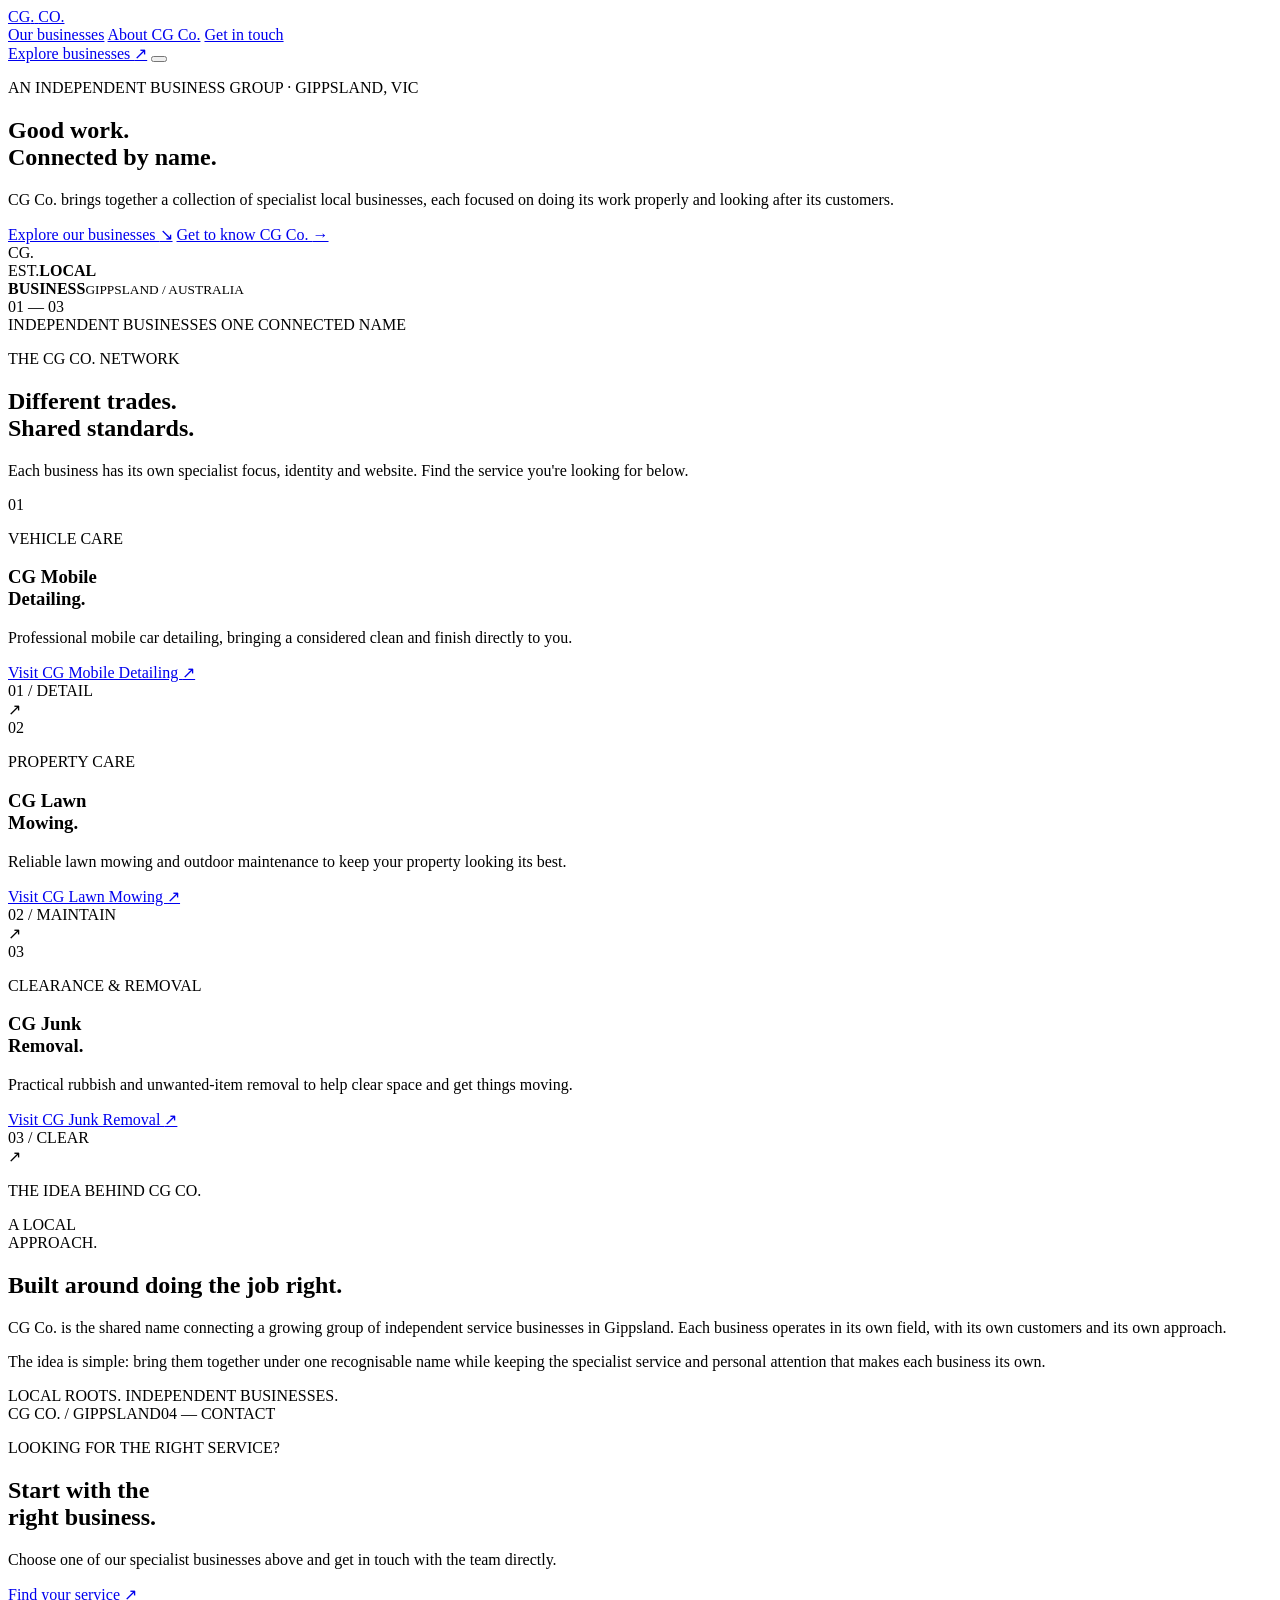
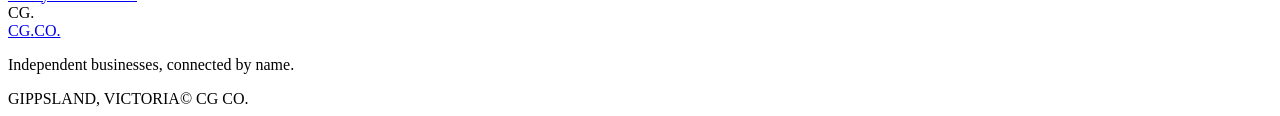
==== index.html @ 1b26858b "Add CG Co. homepage" ====
<!DOCTYPE html>
<html lang="en-AU">
<head>
  <meta charset="UTF-8">
  <meta name="viewport" content="width=device-width, initial-scale=1.0">
  <meta name="theme-color" content="#111210">
  <meta name="description" content="CG Co. brings together a group of independent service businesses across Gippsland, Victoria. Explore CG Mobile Detailing, CG Lawn Mowing and CG Junk Removal.">
  <meta property="og:title" content="CG Co. — A collection of local businesses">
  <meta property="og:description" content="Three specialist businesses. One connected name. Proudly serving Gippsland, Victoria.">
  <meta property="og:type" content="website">
  <title>CG Co. — A collection of local businesses</title>
  <link rel="preconnect" href="https://fonts.googleapis.com">
  <link rel="preconnect" href="https://fonts.gstatic.com" crossorigin>
  <link href="https://fonts.googleapis.com/css2?family=Manrope:wght@400;500;600;700;800&display=swap" rel="stylesheet">
  <link rel="stylesheet" href="styles.css">
  <link rel="icon" type="image/svg+xml" href="favicon.svg">
</head>
<body>
  <div class="site-shell">
    <header class="site-header">
      <a class="brand" href="#top" aria-label="CG Co. home">
        <span class="brand-mark">CG<span>.</span></span>
        <span class="brand-name">CO.</span>
      </a>
      <nav class="desktop-nav" aria-label="Main navigation">
        <a href="#businesses">Our businesses</a>
        <a href="#about">About CG Co.</a>
        <a href="#contact">Get in touch</a>
      </nav>
      <a class="header-link" href="#businesses">Explore businesses <span aria-hidden="true">↗</span></a>
      <button class="menu-toggle" aria-label="Open navigation" aria-expanded="false">
        <span></span><span></span>
      </button>
    </header>

    <main id="top">
      <section class="hero section-wrap">
        <div class="hero-copy">
          <p class="eyebrow"><span class="eyebrow-line"></span> AN INDEPENDENT BUSINESS GROUP · GIPPSLAND, VIC</p>
          <h1>Good work.<br><span>Connected</span> by name.</h1>
          <p class="hero-intro">CG Co. brings together a collection of specialist local businesses, each focused on doing its work properly and looking after its customers.</p>
          <div class="hero-actions">
            <a class="button button-light" href="#businesses">Explore our businesses <span aria-hidden="true">↘</span></a>
            <a class="text-link" href="#about">Get to know CG Co. <span aria-hidden="true">→</span></a>
          </div>
        </div>
        <div class="hero-art" aria-label="CG Co. brand graphic">
          <div class="art-grid"></div>
          <div class="art-orbit orbit-one"></div>
          <div class="art-orbit orbit-two"></div>
          <div class="art-core"><span>CG</span><i>.</i></div>
          <div class="art-caption"><span>EST.</span><strong>LOCAL<br>BUSINESS</strong><span class="caption-rule"></span><small>GIPPSLAND / AUSTRALIA</small></div>
          <span class="art-index">01 — 03</span>
        </div>
        <div class="hero-foot">
          <span>INDEPENDENT BUSINESSES</span>
          <span class="hero-foot-rule"></span>
          <span>ONE CONNECTED NAME</span>
        </div>
      </section>

      <section class="business-section section-wrap" id="businesses">
        <div class="section-heading">
          <div>
            <p class="eyebrow"><span class="eyebrow-line"></span> THE CG CO. NETWORK</p>
            <h2>Different trades.<br><span>Shared standards.</span></h2>
          </div>
          <p class="section-description">Each business has its own specialist focus, identity and website. Find the service you're looking for below.</p>
        </div>

        <div class="business-list">
          <article class="business-card">
            <div class="business-number">01</div>
            <div class="business-main">
              <p class="business-category">VEHICLE CARE</p>
              <h3>CG Mobile<br>Detailing<span>.</span></h3>
              <p>Professional mobile car detailing, bringing a considered clean and finish directly to you.</p>
              <a class="business-link" href="https://cgmobiledetailing.com" target="_blank" rel="noopener noreferrer">Visit CG Mobile Detailing <span aria-hidden="true">↗</span></a>
            </div>
            <div class="business-visual visual-detailing" aria-hidden="true">
              <div class="visual-ring"></div><div class="visual-shine"></div><span>01 / DETAIL</span>
            </div>
            <div class="business-arrow" aria-hidden="true">↗</div>
          </article>

          <article class="business-card">
            <div class="business-number">02</div>
            <div class="business-main">
              <p class="business-category">PROPERTY CARE</p>
              <h3>CG Lawn<br>Mowing<span>.</span></h3>
              <p>Reliable lawn mowing and outdoor maintenance to keep your property looking its best.</p>
              <a class="business-link" href="https://cglawnmowing.org" target="_blank" rel="noopener noreferrer">Visit CG Lawn Mowing <span aria-hidden="true">↗</span></a>
            </div>
            <div class="business-visual visual-lawn" aria-hidden="true">
              <div class="lawn-lines"></div><div class="lawn-sun"></div><span>02 / MAINTAIN</span>
            </div>
            <div class="business-arrow" aria-hidden="true">↗</div>
          </article>

          <article class="business-card">
            <div class="business-number">03</div>
            <div class="business-main">
              <p class="business-category">CLEARANCE & REMOVAL</p>
              <h3>CG Junk<br>Removal<span>.</span></h3>
              <p>Practical rubbish and unwanted-item removal to help clear space and get things moving.</p>
              <a class="business-link" href="https://cgjunkremoval.com" target="_blank" rel="noopener noreferrer">Visit CG Junk Removal <span aria-hidden="true">↗</span></a>
            </div>
            <div class="business-visual visual-junk" aria-hidden="true">
              <div class="visual-box box-one"></div><div class="visual-box box-two"></div><div class="visual-box box-three"></div><span>03 / CLEAR</span>
            </div>
            <div class="business-arrow" aria-hidden="true">↗</div>
          </article>
        </div>
      </section>

      <section class="about-section" id="about">
        <div class="section-wrap about-inner">
          <div class="about-label">
            <p class="eyebrow"><span class="eyebrow-line"></span> THE IDEA BEHIND CG CO.</p>
            <span class="about-index">A LOCAL<br>APPROACH.</span>
          </div>
          <div class="about-copy">
            <h2>Built around doing the job <span>right.</span></h2>
            <p>CG Co. is the shared name connecting a growing group of independent service businesses in Gippsland. Each business operates in its own field, with its own customers and its own approach.</p>
            <p>The idea is simple: bring them together under one recognisable name while keeping the specialist service and personal attention that makes each business its own.</p>
            <div class="about-signoff"><span class="signoff-line"></span><span>LOCAL ROOTS. INDEPENDENT BUSINESSES.</span></div>
          </div>
        </div>
      </section>

      <section class="contact-section section-wrap" id="contact">
        <div class="contact-panel">
          <div class="contact-topline"><span>CG CO. / GIPPSLAND</span><span>04 — CONTACT</span></div>
          <div class="contact-content">
            <p class="eyebrow"><span class="eyebrow-line"></span> LOOKING FOR THE RIGHT SERVICE?</p>
            <h2>Start with the<br><span>right business.</span></h2>
            <p>Choose one of our specialist businesses above and get in touch with the team directly.</p>
            <a class="button button-light" href="#businesses">Find your service <span aria-hidden="true">↗</span></a>
          </div>
          <div class="contact-watermark">CG<span>.</span></div>
        </div>
      </section>
    </main>

    <footer class="site-footer section-wrap">
      <a class="brand footer-brand" href="#top" aria-label="CG Co. home"><span class="brand-mark">CG<span>.</span></span><span class="brand-name">CO.</span></a>
      <p>Independent businesses, connected by name.</p>
      <div class="footer-right"><span>GIPPSLAND, VICTORIA</span><span>© <span id="year"></span> CG CO.</span></div>
    </footer>
  </div>
  <script src="script.js"></script>
</body>
</html>
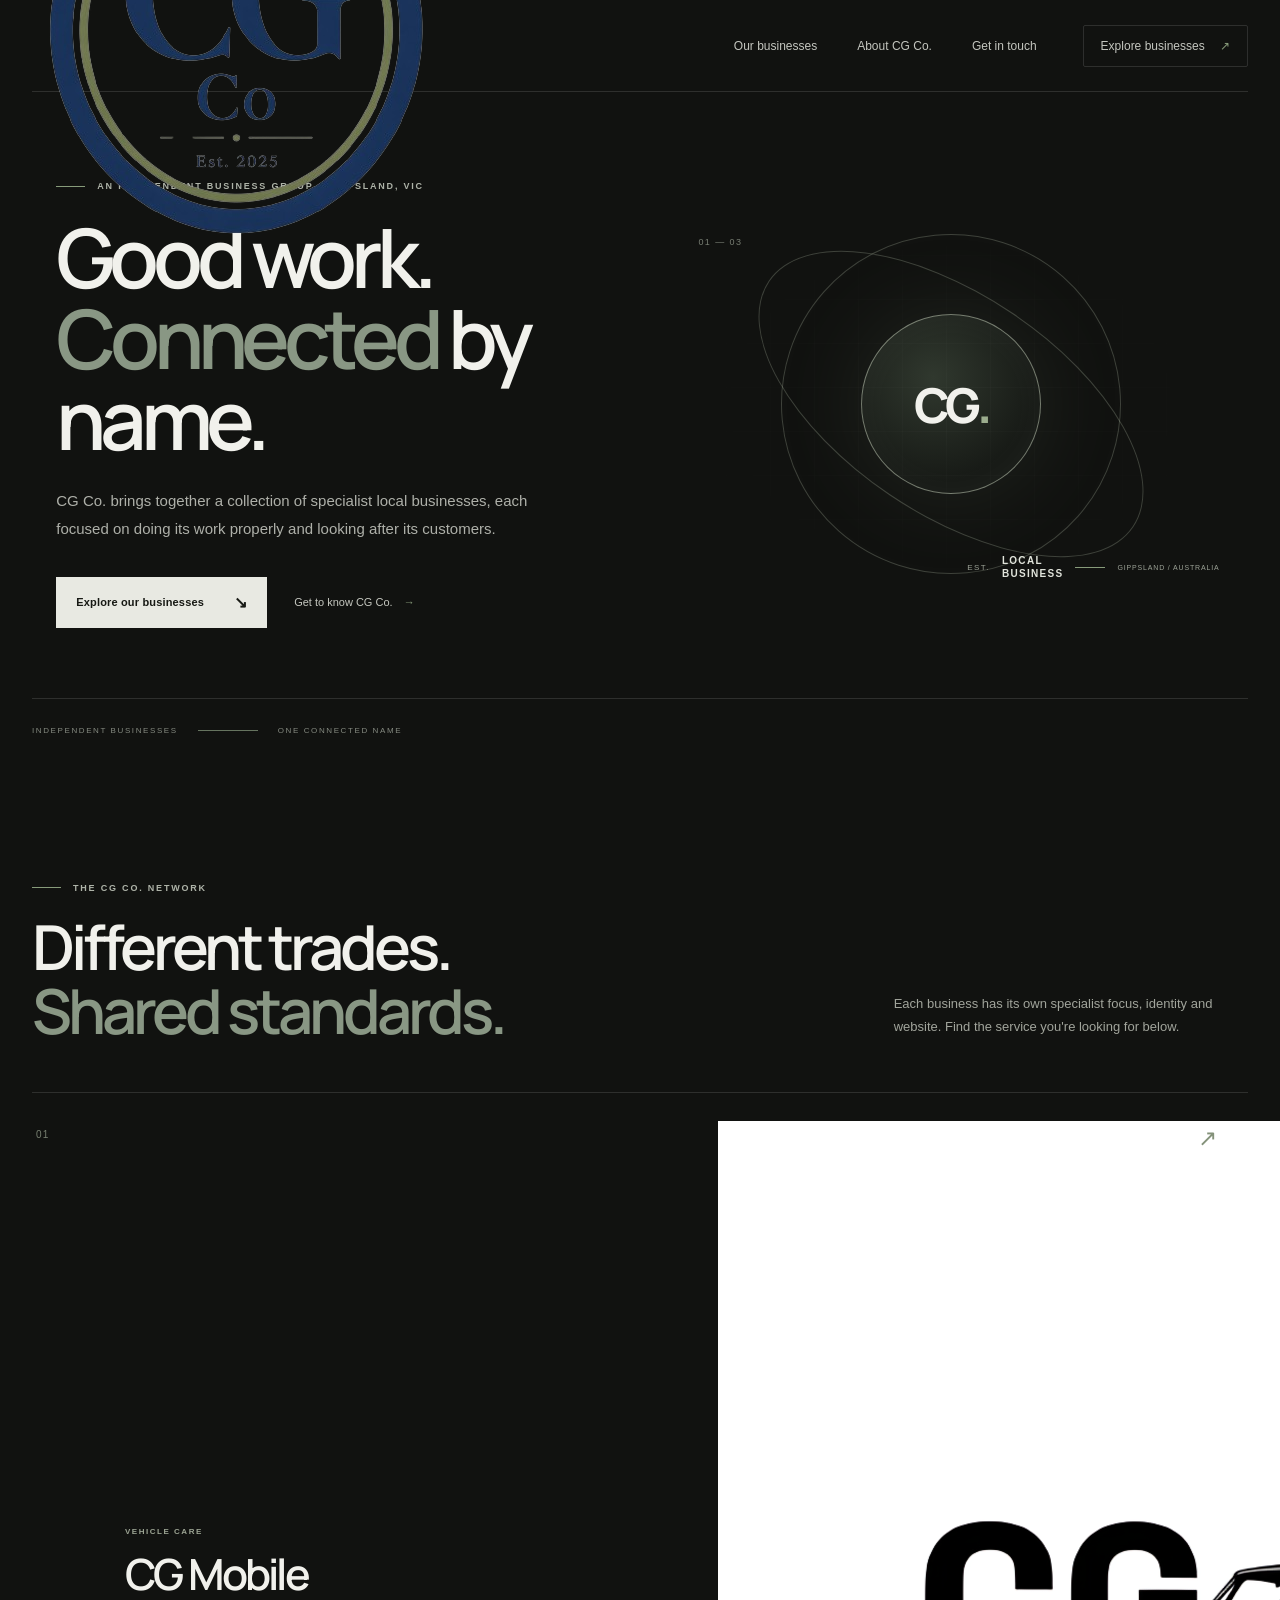
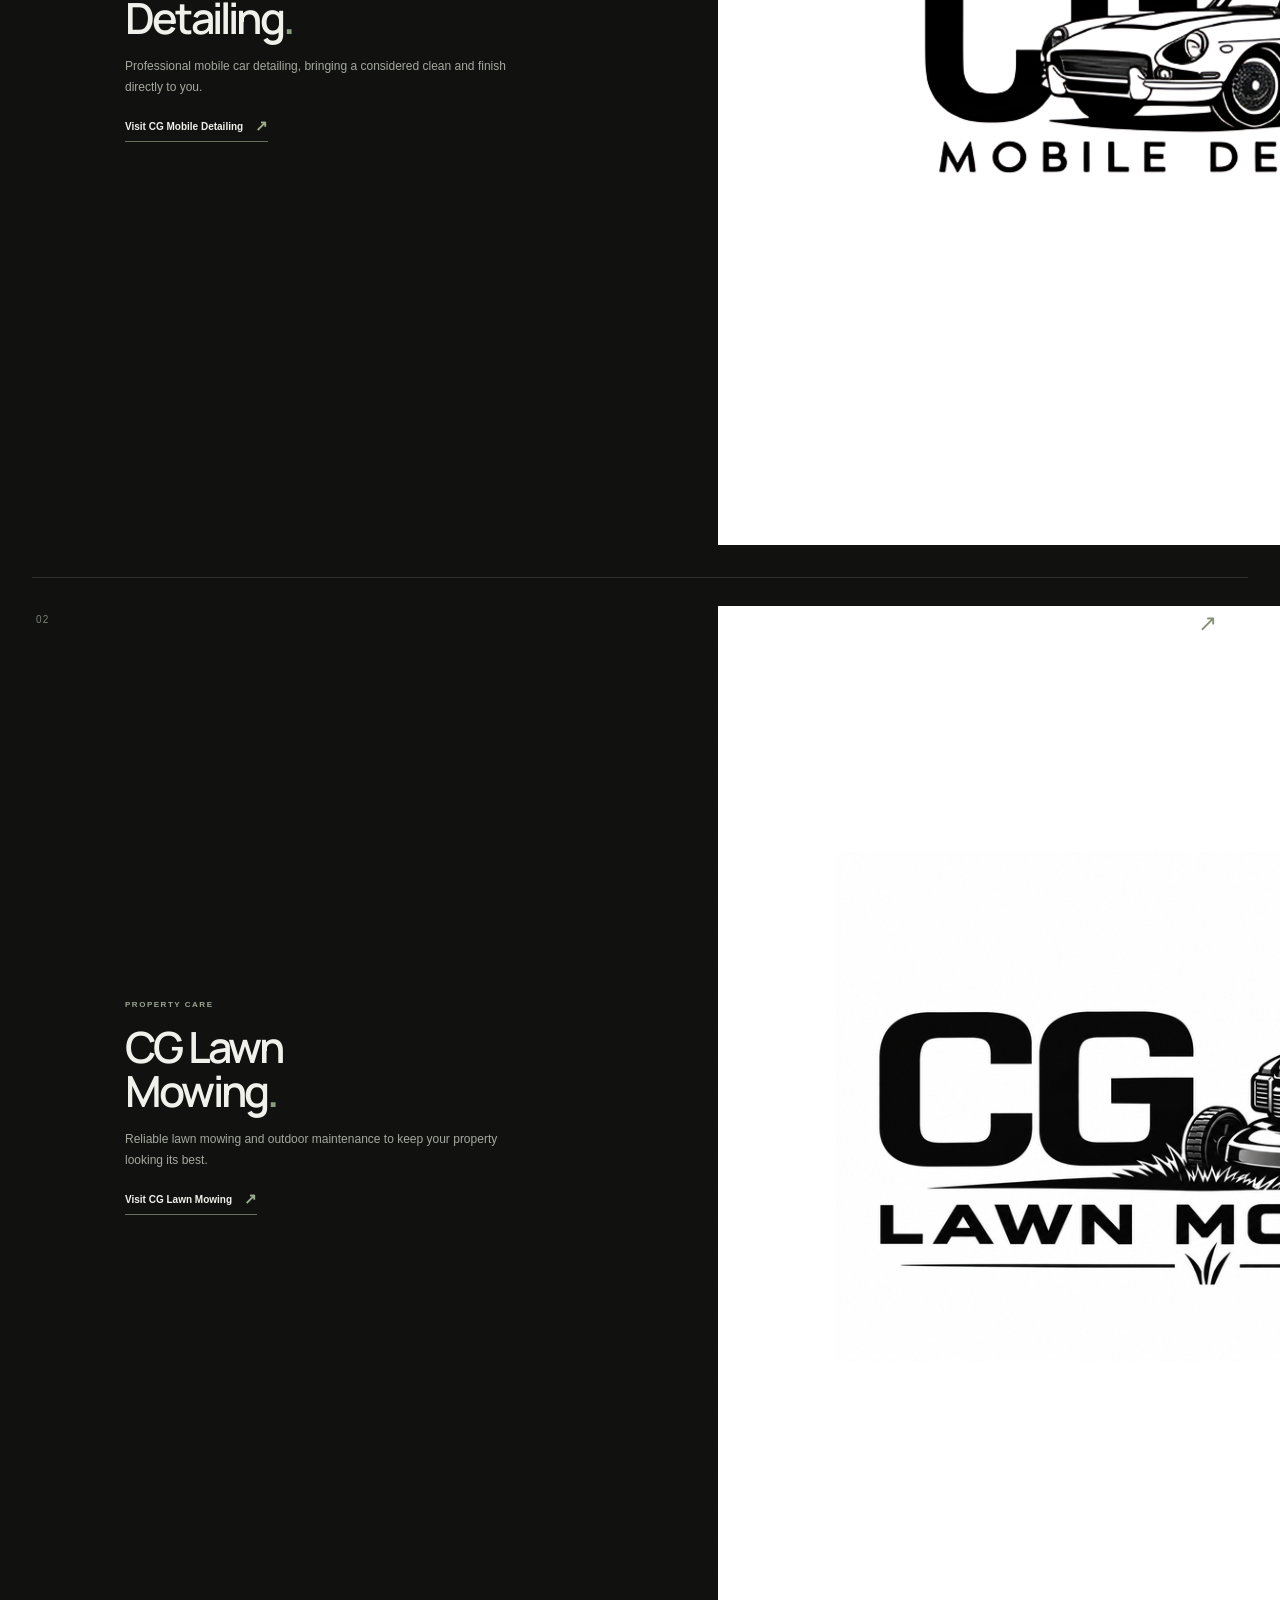
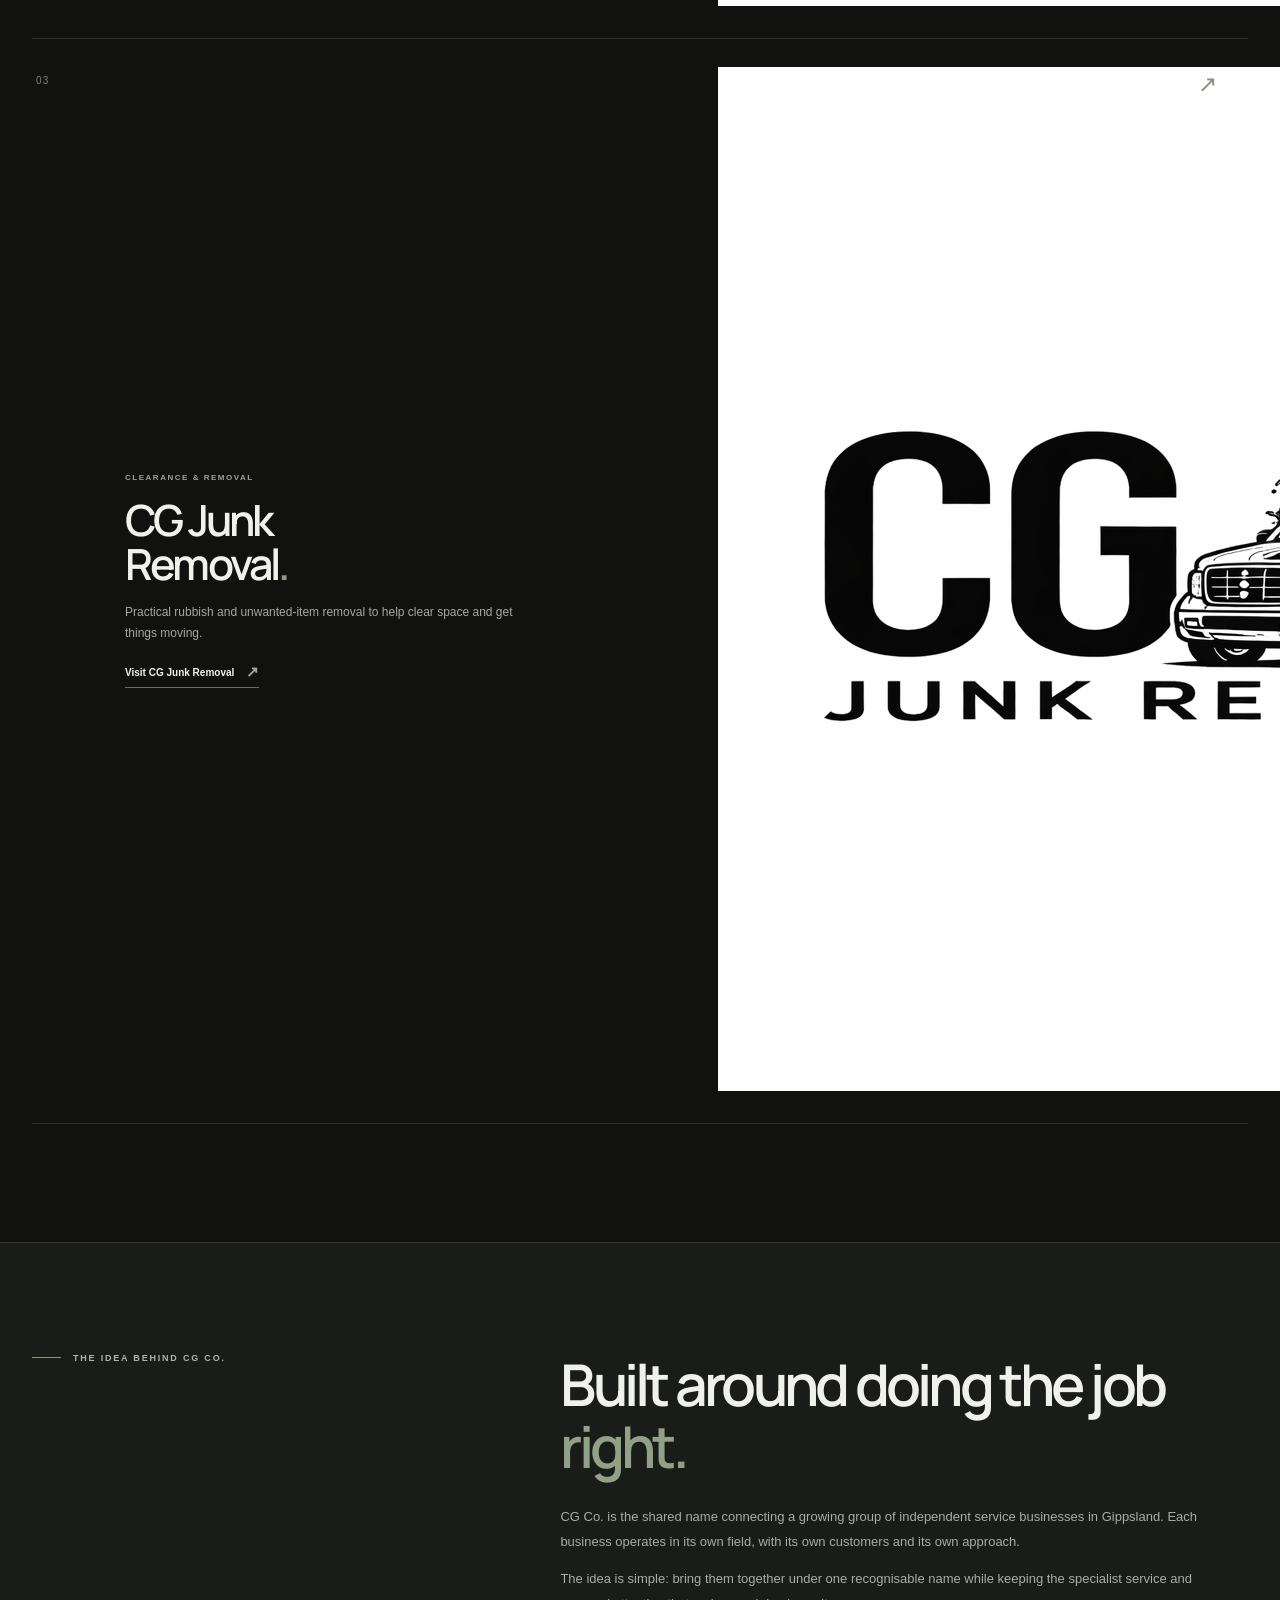
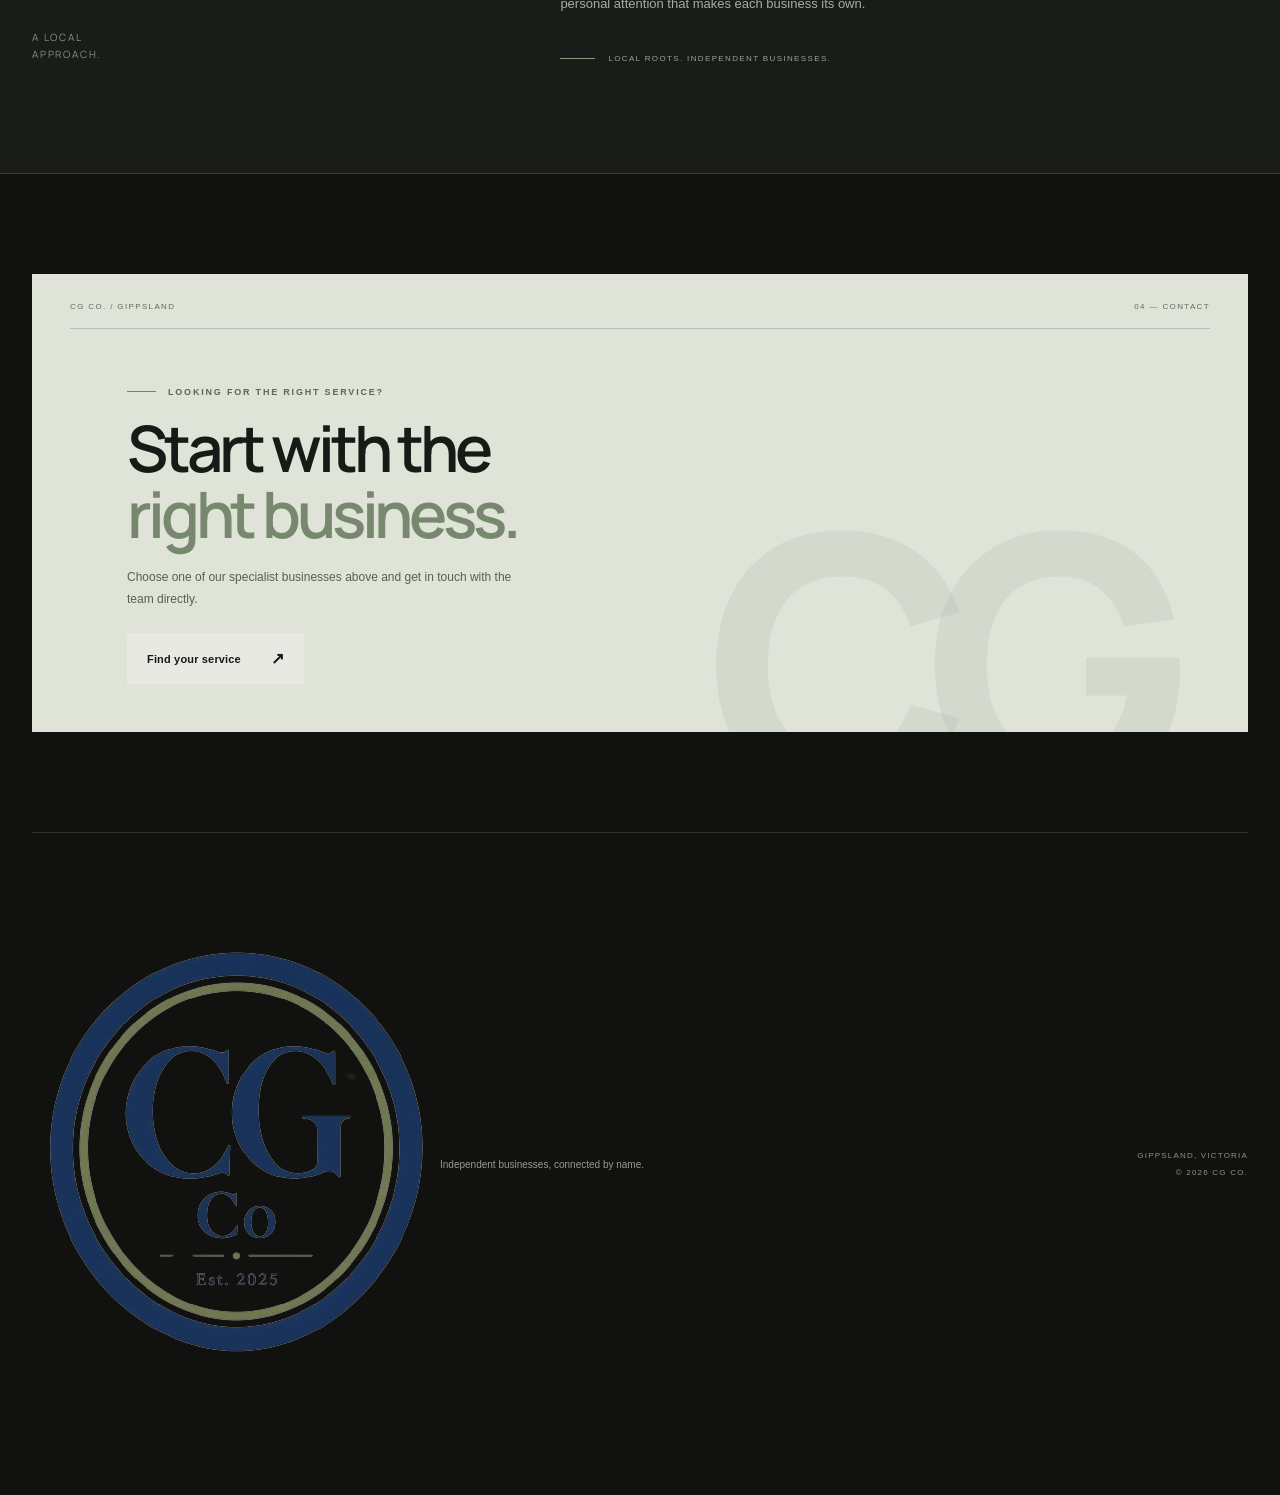
==== commit 7f7a6b50: "Add CG Co. and business logos to homepage" ====
--- a/index.html
+++ b/index.html
@@ -18,9 +18,8 @@
 <body>
   <div class="site-shell">
     <header class="site-header">
-      <a class="brand" href="#top" aria-label="CG Co. home">
-        <span class="brand-mark">CG<span>.</span></span>
-        <span class="brand-name">CO.</span>
+      <a class="brand brand-image" href="#top" aria-label="CG Co. home">
+        <img src="MainLogo" alt="CG Co. — Built on Service">
       </a>
       <nav class="desktop-nav" aria-label="Main navigation">
         <a href="#businesses">Our businesses</a>
@@ -77,9 +76,7 @@
               <p>Professional mobile car detailing, bringing a considered clean and finish directly to you.</p>
               <a class="business-link" href="https://cgmobiledetailing.com" target="_blank" rel="noopener noreferrer">Visit CG Mobile Detailing <span aria-hidden="true">↗</span></a>
             </div>
-            <div class="business-visual visual-detailing" aria-hidden="true">
-              <div class="visual-ring"></div><div class="visual-shine"></div><span>01 / DETAIL</span>
-            </div>
+            <div class="business-logo-panel"><img src="CGMD" alt="CG Mobile Detailing logo"></div>
             <div class="business-arrow" aria-hidden="true">↗</div>
           </article>
 
@@ -91,9 +88,7 @@
               <p>Reliable lawn mowing and outdoor maintenance to keep your property looking its best.</p>
               <a class="business-link" href="https://cglawnmowing.org" target="_blank" rel="noopener noreferrer">Visit CG Lawn Mowing <span aria-hidden="true">↗</span></a>
             </div>
-            <div class="business-visual visual-lawn" aria-hidden="true">
-              <div class="lawn-lines"></div><div class="lawn-sun"></div><span>02 / MAINTAIN</span>
-            </div>
+            <div class="business-logo-panel"><img src="CGLM" alt="CG Lawn Mowing logo"></div>
             <div class="business-arrow" aria-hidden="true">↗</div>
           </article>
 
@@ -105,9 +100,7 @@
               <p>Practical rubbish and unwanted-item removal to help clear space and get things moving.</p>
               <a class="business-link" href="https://cgjunkremoval.com" target="_blank" rel="noopener noreferrer">Visit CG Junk Removal <span aria-hidden="true">↗</span></a>
             </div>
-            <div class="business-visual visual-junk" aria-hidden="true">
-              <div class="visual-box box-one"></div><div class="visual-box box-two"></div><div class="visual-box box-three"></div><span>03 / CLEAR</span>
-            </div>
+            <div class="business-logo-panel"><img src="CGJR" alt="CG Junk Removal logo"></div>
             <div class="business-arrow" aria-hidden="true">↗</div>
           </article>
         </div>
@@ -143,7 +136,7 @@
     </main>
 
     <footer class="site-footer section-wrap">
-      <a class="brand footer-brand" href="#top" aria-label="CG Co. home"><span class="brand-mark">CG<span>.</span></span><span class="brand-name">CO.</span></a>
+      <a class="brand footer-brand brand-image" href="#top" aria-label="CG Co. home"><img src="MainLogo" alt="CG Co. — Built on Service"></a>
       <p>Independent businesses, connected by name.</p>
       <div class="footer-right"><span>GIPPSLAND, VICTORIA</span><span>© <span id="year"></span> CG CO.</span></div>
     </footer>
--- a/styles.css
+++ b/styles.css
@@ -0,0 +1,114 @@
+:root{--bg:#111210;--bg-soft:#171916;--panel:#1b1e1a;--panel-hover:#222620;--text:#f1f1ec;--muted:#a1a49b;--line:rgba(255,255,255,.12);--accent:#c6d0bd;--green:#879b7a;--max:1280px}
+*{box-sizing:border-box}
+html{scroll-behavior:smooth;scroll-padding-top:100px}
+body{margin:0;background:var(--bg);color:var(--text);font-family:"DM Sans",sans-serif;-webkit-font-smoothing:antialiased}
+a{color:inherit;text-decoration:none}
+button{font:inherit}
+.site-shell{overflow:hidden}
+.section-wrap{width:min(var(--max),calc(100% - 64px));margin-inline:auto}
+.site-header{height:92px;width:min(var(--max),calc(100% - 64px));margin:auto;display:flex;align-items:center;justify-content:space-between;border-bottom:1px solid var(--line);position:relative;z-index:5}
+.brand{display:inline-flex;align-items:center;gap:9px;letter-spacing:-.07em;font-family:Manrope,sans-serif;font-weight:800}
+.brand-mark{font-size:29px;line-height:1}
+.brand-mark span,.footer-brand .brand-mark span{color:var(--green)}
+.brand-name{font-size:12px;letter-spacing:.23em;margin-top:7px}
+.desktop-nav{display:flex;gap:40px;margin-left:auto;margin-right:46px}
+.desktop-nav a,.header-link{font-size:12px;color:#c4c6bf;transition:color .2s}
+.desktop-nav a:hover,.header-link:hover,.text-link:hover{color:#fff}
+.header-link{border:1px solid var(--line);padding:13px 17px;border-radius:2px}
+.header-link span{margin-left:12px;color:var(--green)}
+.menu-toggle{display:none;background:none;border:0;padding:10px}
+.menu-toggle span{display:block;width:23px;height:1px;background:#fff;margin:6px}
+.hero{min-height:650px;position:relative;display:grid;grid-template-columns:1.05fr .95fr;align-items:center;padding-top:54px;padding-bottom:100px}
+.hero-copy{position:relative;z-index:2;padding:35px 0 35px 3.8%}
+.eyebrow{display:flex;align-items:center;gap:12px;color:#aeb3a8;font-size:9px;letter-spacing:.2em;font-weight:700;margin:0 0 26px}
+.eyebrow-line{display:inline-block;width:29px;height:1px;background:var(--green)}
+h1,h2,h3,p{margin-top:0}
+h1,h2,h3{font-family:Manrope,sans-serif}
+.hero h1{font-size:clamp(52px,6.4vw,88px);letter-spacing:-.075em;line-height:.99;font-weight:600;margin:0 0 27px}
+.hero h1 span,.section-heading h2 span,.about-copy h2 span,.contact-content h2 span{color:#899784}
+.hero-intro{max-width:475px;color:#aeb0a9;font-size:15px;line-height:1.85;margin-bottom:34px}
+.hero-actions{display:flex;align-items:center;gap:27px}
+.button{display:inline-flex;align-items:center;justify-content:center;gap:30px;padding:16px 20px;font-size:11px;font-weight:700;letter-spacing:.015em;transition:transform .2s,background .2s}
+.button:hover{transform:translateY(-2px)}
+.button-light{background:#e8e9e2;color:#171914}
+.button-light:hover{background:#fff}
+.button span{font-size:16px}
+.text-link{font-size:11px;color:#c6c8c0;transition:color .2s}
+.text-link span{margin-left:8px;color:var(--green)}
+.hero-art{height:430px;position:relative;display:grid;place-items:center;margin:0 3% 0 0}
+.art-grid{position:absolute;inset:5% 2%;opacity:.24;background-image:linear-gradient(rgba(255,255,255,.08) 1px,transparent 1px),linear-gradient(90deg,rgba(255,255,255,.08) 1px,transparent 1px);background-size:44px 44px;mask-image:radial-gradient(ellipse,black 10%,transparent 72%)}
+.art-orbit{position:absolute;border:1px solid rgba(190,202,179,.26);border-radius:50%;transform:rotate(-27deg)}
+.orbit-one{width:340px;height:340px}
+.orbit-two{width:440px;height:220px;transform:rotate(34deg)}
+.art-core{width:180px;height:180px;border:1px solid rgba(207,218,196,.5);border-radius:50%;display:flex;align-items:center;justify-content:center;font-family:Manrope,sans-serif;font-size:48px;letter-spacing:-.1em;font-weight:800;background:radial-gradient(circle at 40% 35%,#30382e,#171a16 67%);box-shadow:0 0 90px rgba(135,155,122,.13),inset 0 0 40px rgba(255,255,255,.035)}
+.art-core i{font-style:normal;color:#9bac8d}
+.art-caption{position:absolute;right:2%;bottom:9%;display:flex;align-items:center;gap:12px;font-size:8px;letter-spacing:.18em;color:#9da397}
+.art-caption strong{font-size:10px;line-height:1.35;color:#e2e5dc;letter-spacing:.13em}
+.caption-rule{width:30px;height:1px;background:var(--green)}
+.art-caption small{font-size:7px;letter-spacing:.12em}
+.art-index{position:absolute;top:11%;left:5%;font-size:9px;letter-spacing:.16em;color:#777d72}
+.hero-foot{position:absolute;bottom:0;left:0;right:0;height:65px;border-top:1px solid var(--line);display:flex;align-items:center;gap:20px;color:#858a80;font-size:8px;letter-spacing:.2em}
+.hero-foot-rule{height:1px;width:60px;background:#66745f}
+.business-section{padding-top:120px;padding-bottom:118px}
+.section-heading{display:flex;align-items:flex-end;justify-content:space-between;margin-bottom:48px}
+.section-heading .eyebrow{margin-bottom:22px}
+.section-heading h2,.contact-content h2{font-size:clamp(40px,5vw,62px);font-weight:600;line-height:1.04;letter-spacing:-.065em;margin:0}
+.section-description{max-width:330px;color:var(--muted);font-size:13px;line-height:1.8;margin:0 2% 5px 30px}
+.business-list{border-top:1px solid var(--line)}
+.business-card{display:grid;grid-template-columns:65px minmax(260px,1fr) minmax(230px,38%) 38px;gap:24px;align-items:center;min-height:280px;border-bottom:1px solid var(--line);padding:28px 12px 28px 4px;position:relative;transition:background .25s}
+.business-card:hover{background:rgba(255,255,255,.018)}
+.business-number{align-self:start;padding-top:8px;color:#788071;font-size:10px;letter-spacing:.12em}
+.business-category{font-size:8px;letter-spacing:.19em;color:#9ca493;font-weight:700;margin-bottom:16px}
+.business-main h3{font-size:clamp(31px,3.5vw,43px);line-height:1.03;letter-spacing:-.065em;font-weight:600;margin-bottom:15px}
+.business-main h3 span{color:#8b9b80}
+.business-main>p:not(.business-category){font-size:12px;color:#a5a89f;line-height:1.75;max-width:390px;margin-bottom:18px}
+.business-link{font-size:10px;font-weight:700;display:inline-flex;align-items:center;gap:12px;border-bottom:1px solid #64705d;padding-bottom:6px;transition:color .2s}
+.business-link:hover{color:#b7c6a9}
+.business-link span{font-size:15px;color:#9bac8d}
+.business-visual{height:205px;position:relative;overflow:hidden;background:#1a1e18;border:1px solid rgba(255,255,255,.07)}
+.business-visual>span{position:absolute;left:17px;bottom:14px;font-size:8px;letter-spacing:.18em;color:rgba(235,238,229,.55)}
+.visual-detailing{background:radial-gradient(ellipse at 54% 48%,#3d493b 0,#20271f 34%,#171a16 72%)}
+.visual-ring{position:absolute;width:180px;height:180px;border:1px solid rgba(198,208,189,.5);border-radius:50%;left:50%;top:48%;transform:translate(-50%,-50%);box-shadow:0 0 35px rgba(167,187,151,.13),inset 0 0 35px rgba(167,187,151,.08)}
+.visual-ring:before,.visual-ring:after{content:"";position:absolute;border:1px solid rgba(198,208,189,.22);border-radius:50%;inset:15px}
+.visual-ring:after{inset:32px}
+.visual-shine{position:absolute;width:250px;height:1px;background:linear-gradient(90deg,transparent,rgba(220,231,209,.75),transparent);left:50%;top:49%;transform:translate(-50%,-50%) rotate(-35deg);box-shadow:0 0 22px rgba(220,231,209,.35)}
+.visual-lawn{background:linear-gradient(140deg,#263326,#182019 70%)}
+.lawn-lines{position:absolute;inset:0;background:repeating-linear-gradient(112deg,transparent 0 19px,rgba(157,183,135,.16) 20px 21px,transparent 22px 39px);transform:scale(1.5) rotate(-9deg)}
+.lawn-sun{position:absolute;width:130px;height:130px;border:1px solid rgba(186,203,158,.42);border-radius:50%;right:22%;top:15%;box-shadow:0 0 55px rgba(157,183,135,.1)}
+.visual-junk{background:radial-gradient(ellipse at 55% 80%,#394038,#1b1f1a 65%)}
+.visual-box{position:absolute;border:1px solid rgba(196,208,184,.45);background:linear-gradient(145deg,rgba(164,178,149,.16),rgba(40,48,38,.12));transform:skewY(-8deg) rotate(3deg)}
+.box-one{width:90px;height:83px;left:22%;top:28%}
+.box-two{width:110px;height:98px;left:42%;top:20%}
+.box-three{width:76px;height:70px;left:61%;top:40%}
+.business-arrow{font-size:23px;color:#84927a;align-self:start;padding-top:4px;transition:transform .2s}
+.business-card:hover .business-arrow{transform:translate(3px,-3px)}
+.about-section{background:#191c18;border-top:1px solid var(--line);border-bottom:1px solid var(--line)}
+.about-inner{display:grid;grid-template-columns:1fr 1.5fr;gap:70px;padding-top:110px;padding-bottom:110px}
+.about-label{display:flex;flex-direction:column;justify-content:space-between}
+.about-label .eyebrow{margin-bottom:0}
+.about-index{font-family:Manrope,sans-serif;font-size:10px;letter-spacing:.18em;line-height:1.7;color:#87917f;margin-top:100px}
+.about-copy h2{font-size:clamp(36px,4.5vw,58px);line-height:1.08;letter-spacing:-.065em;font-weight:600;max-width:650px;margin-bottom:28px}
+.about-copy h2 span{color:#91a187}
+.about-copy>p{font-size:13px;line-height:1.9;color:#a9ada4;max-width:640px}
+.about-signoff{display:flex;align-items:center;gap:13px;margin-top:37px;color:#9aa493;font-size:8px;letter-spacing:.17em}
+.signoff-line{width:35px;height:1px;background:var(--green)}
+.contact-section{padding-top:100px;padding-bottom:100px}
+.contact-panel{position:relative;overflow:hidden;background:#dfe3d8;color:#171a16;min-height:400px;padding:28px 38px}
+.contact-topline{display:flex;justify-content:space-between;border-bottom:1px solid rgba(23,26,22,.18);padding-bottom:17px;font-size:8px;letter-spacing:.17em;color:#626b5d}
+.contact-content{position:relative;z-index:1;padding:58px 0 20px 5%}
+.contact-content .eyebrow{color:#5d6857;margin-bottom:18px}
+.contact-content .eyebrow-line{background:#718368}
+.contact-content h2{font-size:clamp(42px,5vw,64px)}
+.contact-content h2 span{color:#78886f}
+.contact-content>p:not(.eyebrow){max-width:390px;font-size:12px;line-height:1.8;color:#586052;margin:19px 0 23px}
+.contact-watermark{position:absolute;right:5%;bottom:-105px;font-family:Manrope,sans-serif;font-size:360px;font-weight:800;letter-spacing:-.14em;color:rgba(77,91,70,.07);line-height:1}
+.contact-watermark span{color:rgba(77,91,70,.18)}
+.site-footer{min-height:150px;border-top:1px solid var(--line);display:grid;grid-template-columns:1fr 1fr 1fr;align-items:center;padding-top:25px;padding-bottom:25px}
+.footer-brand .brand-mark{font-size:24px}
+.footer-brand .brand-name{font-size:10px}
+.site-footer>p{font-size:10px;color:#969b90;margin:0}
+.footer-right{display:flex;flex-direction:column;align-items:flex-end;gap:8px;color:#8d9387;font-size:8px;letter-spacing:.15em}
+:focus-visible{outline:2px solid #b6c6a8;outline-offset:4px}
+@media(max-width:900px){.desktop-nav{gap:22px;margin-right:25px}.hero{grid-template-columns:1fr .8fr}.hero-art{transform:scale(.85);margin-right:-8%}.business-card{grid-template-columns:40px minmax(220px,1fr) minmax(180px,34%) 24px;gap:16px}.business-visual{height:180px}.about-inner{gap:40px}}
+@media(max-width:680px){.section-wrap,.site-header{width:calc(100% - 40px)}.site-header{height:76px}.desktop-nav,.header-link{display:none}.menu-toggle{display:block;cursor:pointer}.desktop-nav.is-open{display:flex;position:absolute;top:75px;left:-20px;right:-20px;background:#171a16;padding:24px 22px 28px;flex-direction:column;gap:22px;border-bottom:1px solid var(--line)}.hero{display:block;min-height:0;padding-top:75px;padding-bottom:95px}.hero-copy{padding:0}.hero h1{font-size:clamp(48px,13vw,70px)}.hero-intro{font-size:13px;max-width:440px}.hero-art{height:300px;margin:25px -20px 0;transform:none}.orbit-one{width:240px;height:240px}.orbit-two{width:310px;height:160px}.art-core{width:130px;height:130px;font-size:38px}.art-caption{right:5%;bottom:2%;gap:8px}.art-caption small{display:none}.hero-foot{height:55px;font-size:7px;gap:11px}.hero-foot-rule{width:28px}.business-section{padding-top:80px;padding-bottom:80px}.section-heading{display:block;margin-bottom:30px}.section-heading h2,.contact-content h2{font-size:43px}.section-description{margin:22px 0 0;max-width:420px}.business-card{grid-template-columns:30px 1fr 20px;gap:12px;min-height:0;padding:27px 0}.business-main h3{font-size:35px}.business-main>p:not(.business-category){font-size:11px}.business-visual{grid-column:2/3;grid-row:2;height:150px;margin-top:5px}.business-arrow{grid-column:3;grid-row:1}.business-number{font-size:9px}.about-inner{display:block;padding-top:78px;padding-bottom:78px}.about-label{display:block}.about-index{display:none}.about-copy{margin-top:48px}.about-copy h2{font-size:42px}.about-copy>p{font-size:12px}.contact-section{padding-top:70px;padding-bottom:70px}.contact-panel{padding:22px 20px;min-height:420px}.contact-content{padding:65px 0 20px}.contact-content h2{font-size:45px}.contact-watermark{font-size:230px;right:2%;bottom:-60px}.site-footer{grid-template-columns:1fr 1fr;gap:20px;padding-top:28px;padding-bottom:28px}.site-footer>p{grid-column:1/-1;grid-row:2}.footer-right{grid-column:2;grid-row:1}.footer-brand{grid-column:1;grid-row:1}}
+@media(prefers-reduced-motion:reduce){html{scroll-behavior:auto}*,*::before,*::after{transition:none!important;animation:none!important}}
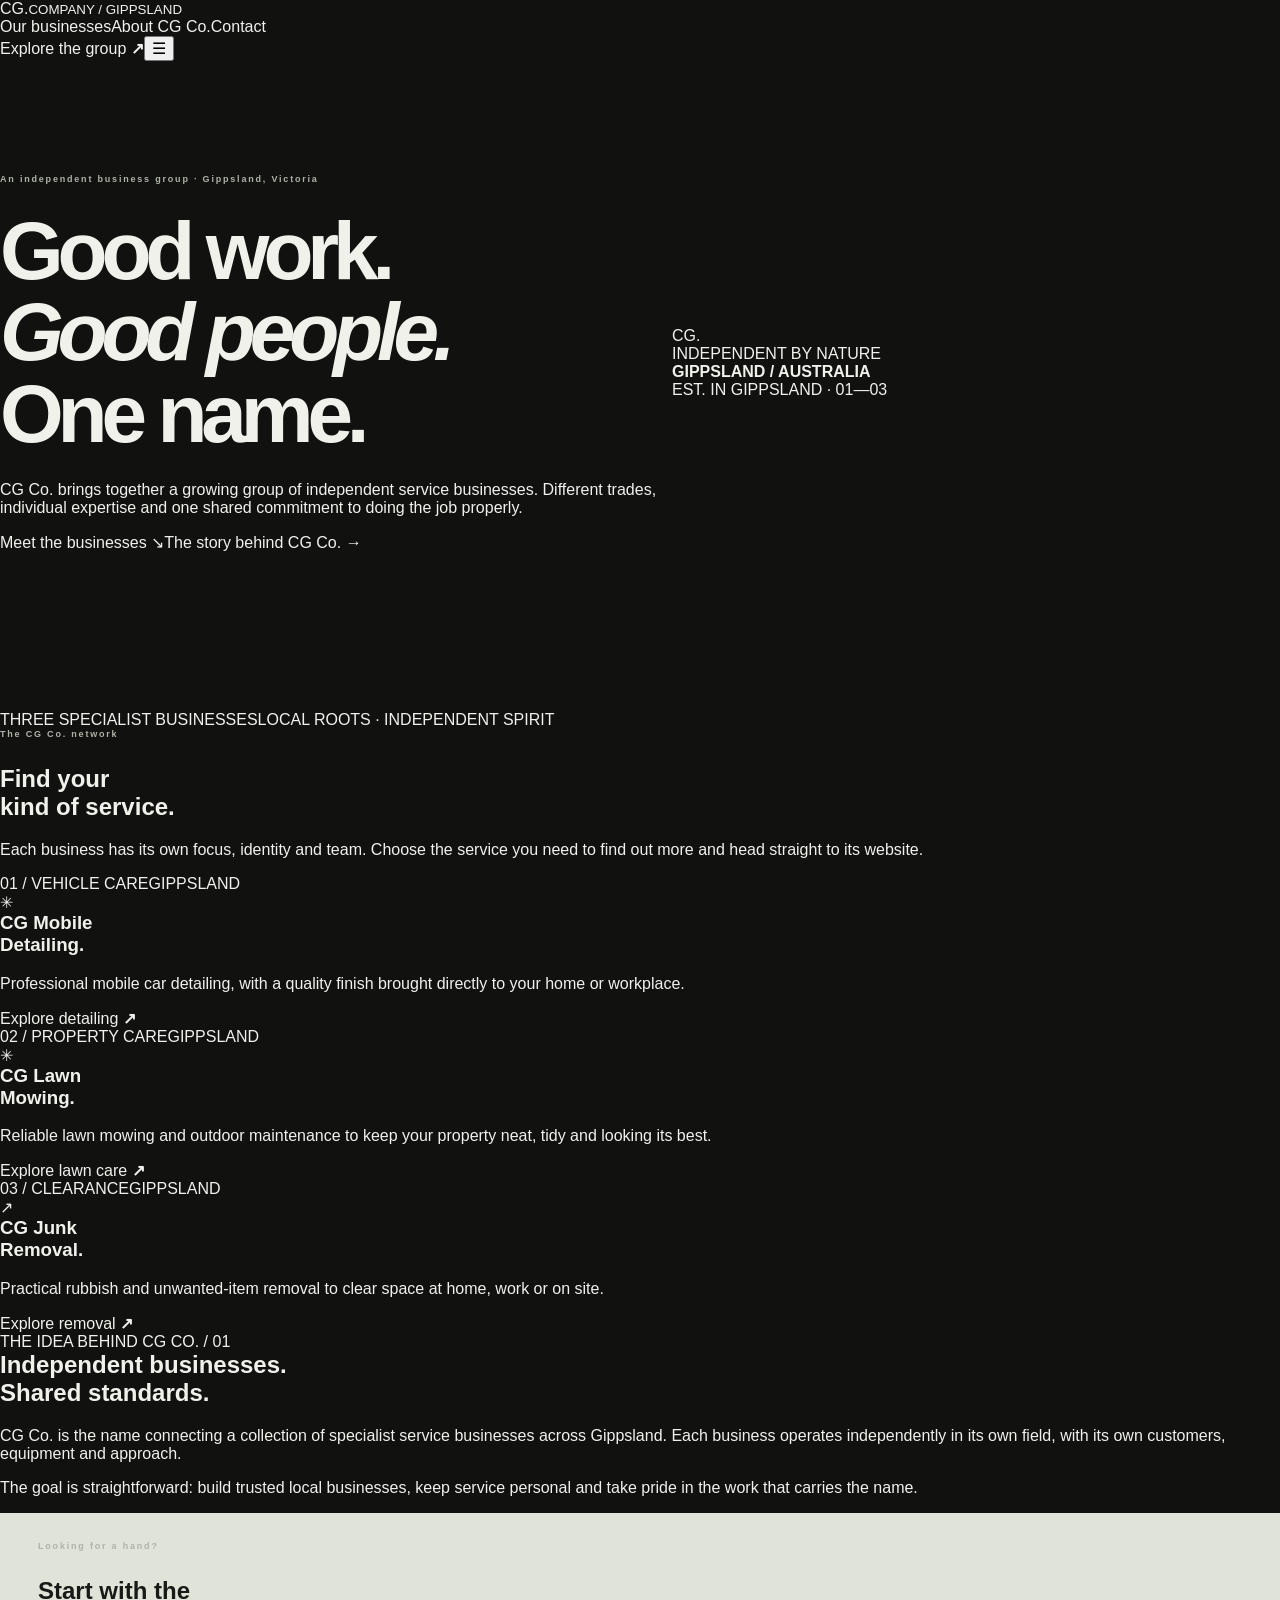
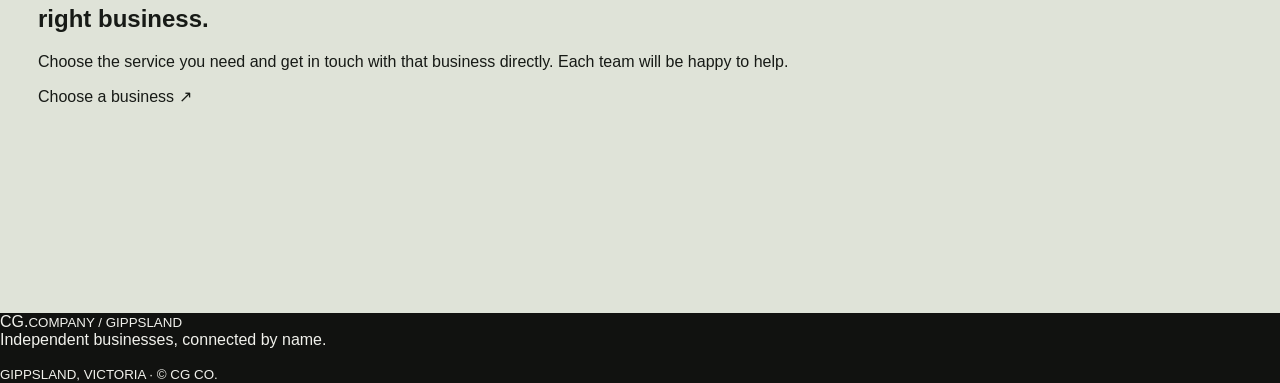
==== commit 9e63e27a: "Redesign CG Co. website with clearer business pages" ====
--- a/index.html
+++ b/index.html
@@ -1,146 +1,14 @@
-<!DOCTYPE html>
-<html lang="en-AU">
-<head>
-  <meta charset="UTF-8">
-  <meta name="viewport" content="width=device-width, initial-scale=1.0">
-  <meta name="theme-color" content="#111210">
-  <meta name="description" content="CG Co. brings together a group of independent service businesses across Gippsland, Victoria. Explore CG Mobile Detailing, CG Lawn Mowing and CG Junk Removal.">
-  <meta property="og:title" content="CG Co. — A collection of local businesses">
-  <meta property="og:description" content="Three specialist businesses. One connected name. Proudly serving Gippsland, Victoria.">
-  <meta property="og:type" content="website">
-  <title>CG Co. — A collection of local businesses</title>
-  <link rel="preconnect" href="https://fonts.googleapis.com">
-  <link rel="preconnect" href="https://fonts.gstatic.com" crossorigin>
-  <link href="https://fonts.googleapis.com/css2?family=Manrope:wght@400;500;600;700;800&display=swap" rel="stylesheet">
-  <link rel="stylesheet" href="styles.css">
-  <link rel="icon" type="image/svg+xml" href="favicon.svg">
-</head>
-<body>
-  <div class="site-shell">
-    <header class="site-header">
-      <a class="brand brand-image" href="#top" aria-label="CG Co. home">
-        <img src="MainLogo" alt="CG Co. — Built on Service">
-      </a>
-      <nav class="desktop-nav" aria-label="Main navigation">
-        <a href="#businesses">Our businesses</a>
-        <a href="#about">About CG Co.</a>
-        <a href="#contact">Get in touch</a>
-      </nav>
-      <a class="header-link" href="#businesses">Explore businesses <span aria-hidden="true">↗</span></a>
-      <button class="menu-toggle" aria-label="Open navigation" aria-expanded="false">
-        <span></span><span></span>
-      </button>
-    </header>
-
-    <main id="top">
-      <section class="hero section-wrap">
-        <div class="hero-copy">
-          <p class="eyebrow"><span class="eyebrow-line"></span> AN INDEPENDENT BUSINESS GROUP · GIPPSLAND, VIC</p>
-          <h1>Good work.<br><span>Connected</span> by name.</h1>
-          <p class="hero-intro">CG Co. brings together a collection of specialist local businesses, each focused on doing its work properly and looking after its customers.</p>
-          <div class="hero-actions">
-            <a class="button button-light" href="#businesses">Explore our businesses <span aria-hidden="true">↘</span></a>
-            <a class="text-link" href="#about">Get to know CG Co. <span aria-hidden="true">→</span></a>
-          </div>
-        </div>
-        <div class="hero-art" aria-label="CG Co. brand graphic">
-          <div class="art-grid"></div>
-          <div class="art-orbit orbit-one"></div>
-          <div class="art-orbit orbit-two"></div>
-          <div class="art-core"><span>CG</span><i>.</i></div>
-          <div class="art-caption"><span>EST.</span><strong>LOCAL<br>BUSINESS</strong><span class="caption-rule"></span><small>GIPPSLAND / AUSTRALIA</small></div>
-          <span class="art-index">01 — 03</span>
-        </div>
-        <div class="hero-foot">
-          <span>INDEPENDENT BUSINESSES</span>
-          <span class="hero-foot-rule"></span>
-          <span>ONE CONNECTED NAME</span>
-        </div>
-      </section>
-
-      <section class="business-section section-wrap" id="businesses">
-        <div class="section-heading">
-          <div>
-            <p class="eyebrow"><span class="eyebrow-line"></span> THE CG CO. NETWORK</p>
-            <h2>Different trades.<br><span>Shared standards.</span></h2>
-          </div>
-          <p class="section-description">Each business has its own specialist focus, identity and website. Find the service you're looking for below.</p>
-        </div>
-
-        <div class="business-list">
-          <article class="business-card">
-            <div class="business-number">01</div>
-            <div class="business-main">
-              <p class="business-category">VEHICLE CARE</p>
-              <h3>CG Mobile<br>Detailing<span>.</span></h3>
-              <p>Professional mobile car detailing, bringing a considered clean and finish directly to you.</p>
-              <a class="business-link" href="https://cgmobiledetailing.com" target="_blank" rel="noopener noreferrer">Visit CG Mobile Detailing <span aria-hidden="true">↗</span></a>
-            </div>
-            <div class="business-logo-panel"><img src="CGMD" alt="CG Mobile Detailing logo"></div>
-            <div class="business-arrow" aria-hidden="true">↗</div>
-          </article>
-
-          <article class="business-card">
-            <div class="business-number">02</div>
-            <div class="business-main">
-              <p class="business-category">PROPERTY CARE</p>
-              <h3>CG Lawn<br>Mowing<span>.</span></h3>
-              <p>Reliable lawn mowing and outdoor maintenance to keep your property looking its best.</p>
-              <a class="business-link" href="https://cglawnmowing.org" target="_blank" rel="noopener noreferrer">Visit CG Lawn Mowing <span aria-hidden="true">↗</span></a>
-            </div>
-            <div class="business-logo-panel"><img src="CGLM" alt="CG Lawn Mowing logo"></div>
-            <div class="business-arrow" aria-hidden="true">↗</div>
-          </article>
-
-          <article class="business-card">
-            <div class="business-number">03</div>
-            <div class="business-main">
-              <p class="business-category">CLEARANCE & REMOVAL</p>
-              <h3>CG Junk<br>Removal<span>.</span></h3>
-              <p>Practical rubbish and unwanted-item removal to help clear space and get things moving.</p>
-              <a class="business-link" href="https://cgjunkremoval.com" target="_blank" rel="noopener noreferrer">Visit CG Junk Removal <span aria-hidden="true">↗</span></a>
-            </div>
-            <div class="business-logo-panel"><img src="CGJR" alt="CG Junk Removal logo"></div>
-            <div class="business-arrow" aria-hidden="true">↗</div>
-          </article>
-        </div>
-      </section>
-
-      <section class="about-section" id="about">
-        <div class="section-wrap about-inner">
-          <div class="about-label">
-            <p class="eyebrow"><span class="eyebrow-line"></span> THE IDEA BEHIND CG CO.</p>
-            <span class="about-index">A LOCAL<br>APPROACH.</span>
-          </div>
-          <div class="about-copy">
-            <h2>Built around doing the job <span>right.</span></h2>
-            <p>CG Co. is the shared name connecting a growing group of independent service businesses in Gippsland. Each business operates in its own field, with its own customers and its own approach.</p>
-            <p>The idea is simple: bring them together under one recognisable name while keeping the specialist service and personal attention that makes each business its own.</p>
-            <div class="about-signoff"><span class="signoff-line"></span><span>LOCAL ROOTS. INDEPENDENT BUSINESSES.</span></div>
-          </div>
-        </div>
-      </section>
-
-      <section class="contact-section section-wrap" id="contact">
-        <div class="contact-panel">
-          <div class="contact-topline"><span>CG CO. / GIPPSLAND</span><span>04 — CONTACT</span></div>
-          <div class="contact-content">
-            <p class="eyebrow"><span class="eyebrow-line"></span> LOOKING FOR THE RIGHT SERVICE?</p>
-            <h2>Start with the<br><span>right business.</span></h2>
-            <p>Choose one of our specialist businesses above and get in touch with the team directly.</p>
-            <a class="button button-light" href="#businesses">Find your service <span aria-hidden="true">↗</span></a>
-          </div>
-          <div class="contact-watermark">CG<span>.</span></div>
-        </div>
-      </section>
-    </main>
-
-    <footer class="site-footer section-wrap">
-      <a class="brand footer-brand brand-image" href="#top" aria-label="CG Co. home"><img src="MainLogo" alt="CG Co. — Built on Service"></a>
-      <p>Independent businesses, connected by name.</p>
-      <div class="footer-right"><span>GIPPSLAND, VICTORIA</span><span>© <span id="year"></span> CG CO.</span></div>
-    </footer>
-  </div>
-  <script src="script.js"></script>
-</body>
-</html>+<!doctype html>
+<html lang="en-AU"><head><meta charset="utf-8"><meta name="viewport" content="width=device-width,initial-scale=1"><meta name="theme-color" content="#101114"><meta name="description" content="CG Co. connects independent service businesses across Gippsland, Victoria. Discover CG Mobile Detailing, CG Lawn Mowing and CG Junk Removal."><meta property="og:title" content="CG Co. | Independent businesses, connected"><meta property="og:description" content="Three specialist businesses. One connected name. Proudly serving Gippsland, Victoria."><title>CG Co. | Independent businesses, connected</title><link rel="stylesheet" href="/styles.css"><link rel="icon" href="/favicon.svg" type="image/svg+xml"></head><body><div class="shell">
+<header class="header"><a class="wordmark" href="/">CG<span>.</span><small>COMPANY / GIPPSLAND</small></a><nav class="nav"><a href="#businesses">Our businesses</a><a href="#about">About CG Co.</a><a href="#contact">Contact</a></nav><a class="header-cta" href="#businesses">Explore the group <b>↗</b></a><button class="menu" aria-label="Open menu" aria-expanded="false">☰</button></header>
+<main><section class="hero wrap"><div><p class="eyebrow">An independent business group · Gippsland, Victoria</p><h1>Good work.<br><em>Good people.</em><br>One name.</h1><p class="intro">CG Co. brings together a growing group of independent service businesses. Different trades, individual expertise and one shared commitment to doing the job properly.</p><div class="actions"><a class="btn" href="#businesses">Meet the businesses <span>↘</span></a><a class="plain-link" href="#about">The story behind CG Co. <span>→</span></a></div></div><div class="hero-visual"><div class="visual-grid"></div><div class="monogram">CG<span>.</span></div><div class="visual-stamp">INDEPENDENT BY NATURE<br><strong>GIPPSLAND / AUSTRALIA</strong></div><div class="visual-count">EST. IN GIPPSLAND · 01—03</div></div></section>
+<div class="hero-bottom wrap"><span>THREE SPECIALIST BUSINESSES</span><span>LOCAL ROOTS · INDEPENDENT SPIRIT</span></div>
+<section class="section wrap" id="businesses"><div class="section-head"><div><p class="eyebrow">The CG Co. network</p><h2>Find your<br><span>kind of service.</span></h2></div><p>Each business has its own focus, identity and team. Choose the service you need to find out more and head straight to its website.</p></div>
+<div class="business-grid">
+<a class="business-tile tone-blue" href="/mobile-detailing/"><div class="tile-top"><span>01 / VEHICLE CARE</span><span>GIPPSLAND</span></div><div class="tile-icon">✳</div><h3>CG Mobile<br>Detailing.</h3><p>Professional mobile car detailing, with a quality finish brought directly to your home or workplace.</p><div class="tile-link">Explore detailing <b>↗</b></div></a>
+<a class="business-tile tone-green" href="/lawn-mowing/"><div class="tile-top"><span>02 / PROPERTY CARE</span><span>GIPPSLAND</span></div><div class="tile-icon">✳</div><h3>CG Lawn<br>Mowing.</h3><p>Reliable lawn mowing and outdoor maintenance to keep your property neat, tidy and looking its best.</p><div class="tile-link">Explore lawn care <b>↗</b></div></a>
+<a class="business-tile tone-orange" href="/junk-removal/"><div class="tile-top"><span>03 / CLEARANCE</span><span>GIPPSLAND</span></div><div class="tile-icon">↗</div><h3>CG Junk<br>Removal.</h3><p>Practical rubbish and unwanted-item removal to clear space at home, work or on site.</p><div class="tile-link">Explore removal <b>↗</b></div></a>
+</div></section>
+<section class="statement" id="about"><div class="statement-inner wrap"><div class="statement-tag">THE IDEA BEHIND CG CO. / 01</div><div class="statement-copy"><h2>Independent businesses.<br><span>Shared standards.</span></h2><p>CG Co. is the name connecting a collection of specialist service businesses across Gippsland. Each business operates independently in its own field, with its own customers, equipment and approach.</p><p>The goal is straightforward: build trusted local businesses, keep service personal and take pride in the work that carries the name.</p></div></div></section>
+<section class="contact wrap" id="contact"><div class="contact-panel"><p class="eyebrow">Looking for a hand?</p><h2>Start with the<br>right business.</h2><p>Choose the service you need and get in touch with that business directly. Each team will be happy to help.</p><a class="btn" href="#businesses">Choose a business <span>↗</span></a></div></section></main>
+<footer class="footer wrap"><a class="wordmark" href="/">CG<span>.</span><small>COMPANY / GIPPSLAND</small></a><p>Independent businesses, connected by name.</p><small>GIPPSLAND, VICTORIA · © <span class="year"></span> CG CO.</small></footer></div><script src="/script.js"></script></body></html>
--- a/styles.css
+++ b/styles.css
@@ -112,3 +112,152 @@
 @media(max-width:900px){.desktop-nav{gap:22px;margin-right:25px}.hero{grid-template-columns:1fr .8fr}.hero-art{transform:scale(.85);margin-right:-8%}.business-card{grid-template-columns:40px minmax(220px,1fr) minmax(180px,34%) 24px;gap:16px}.business-visual{height:180px}.about-inner{gap:40px}}
 @media(max-width:680px){.section-wrap,.site-header{width:calc(100% - 40px)}.site-header{height:76px}.desktop-nav,.header-link{display:none}.menu-toggle{display:block;cursor:pointer}.desktop-nav.is-open{display:flex;position:absolute;top:75px;left:-20px;right:-20px;background:#171a16;padding:24px 22px 28px;flex-direction:column;gap:22px;border-bottom:1px solid var(--line)}.hero{display:block;min-height:0;padding-top:75px;padding-bottom:95px}.hero-copy{padding:0}.hero h1{font-size:clamp(48px,13vw,70px)}.hero-intro{font-size:13px;max-width:440px}.hero-art{height:300px;margin:25px -20px 0;transform:none}.orbit-one{width:240px;height:240px}.orbit-two{width:310px;height:160px}.art-core{width:130px;height:130px;font-size:38px}.art-caption{right:5%;bottom:2%;gap:8px}.art-caption small{display:none}.hero-foot{height:55px;font-size:7px;gap:11px}.hero-foot-rule{width:28px}.business-section{padding-top:80px;padding-bottom:80px}.section-heading{display:block;margin-bottom:30px}.section-heading h2,.contact-content h2{font-size:43px}.section-description{margin:22px 0 0;max-width:420px}.business-card{grid-template-columns:30px 1fr 20px;gap:12px;min-height:0;padding:27px 0}.business-main h3{font-size:35px}.business-main>p:not(.business-category){font-size:11px}.business-visual{grid-column:2/3;grid-row:2;height:150px;margin-top:5px}.business-arrow{grid-column:3;grid-row:1}.business-number{font-size:9px}.about-inner{display:block;padding-top:78px;padding-bottom:78px}.about-label{display:block}.about-index{display:none}.about-copy{margin-top:48px}.about-copy h2{font-size:42px}.about-copy>p{font-size:12px}.contact-section{padding-top:70px;padding-bottom:70px}.contact-panel{padding:22px 20px;min-height:420px}.contact-content{padding:65px 0 20px}.contact-content h2{font-size:45px}.contact-watermark{font-size:230px;right:2%;bottom:-60px}.site-footer{grid-template-columns:1fr 1fr;gap:20px;padding-top:28px;padding-bottom:28px}.site-footer>p{grid-column:1/-1;grid-row:2}.footer-right{grid-column:2;grid-row:1}.footer-brand{grid-column:1;grid-row:1}}
 @media(prefers-reduced-motion:reduce){html{scroll-behavior:auto}*,*::before,*::after{transition:none!important;animation:none!important}}
+
+
+/* Brand-led parent company refinements */
+.brand-image{width:164px;height:54px;display:flex;align-items:center;justify-content:flex-start;letter-spacing:0}
+.brand-image img{display:block;width:100%;max-height:52px;object-fit:contain;object-position:left center}
+.footer-brand.brand-image{width:142px;height:46px}
+.footer-brand.brand-image img{max-height:44px}
+.business-card{grid-template-columns:52px minmax(250px,1fr) minmax(250px,36%) 32px;min-height:300px;padding-top:32px;padding-bottom:32px}
+.business-logo-panel{height:218px;display:flex;align-items:center;justify-content:center;overflow:hidden;padding:20px;background:#10110f;border:1px solid rgba(255,255,255,.1);position:relative}
+.business-logo-panel:after{content:"";position:absolute;inset:0;pointer-events:none;background:linear-gradient(135deg,rgba(255,255,255,.035),transparent 45%,rgba(255,255,255,.025))}
+.business-logo-panel img{display:block;width:100%;height:100%;object-fit:contain;position:relative;z-index:1;transition:transform .35s ease}
+.business-card:hover .business-logo-panel img{transform:scale(1.035)}
+.business-main{padding-block:8px}
+.business-category{margin-bottom:13px}
+.business-main h3{font-size:clamp(32px,3.3vw,42px)}
+.business-link{margin-top:2px}
+@media(max-width:900px){
+ .business-card{grid-template-columns:40px minmax(220px,1fr) minmax(190px,34%) 24px}
+ .business-logo-panel{height:185px;padding:14px}
+}
+@media(max-width:680px){
+ .brand-image{width:142px;height:48px}
+ .brand-image img{max-height:46px}
+ .footer-brand.brand-image{width:122px;height:40px}
+ .business-card{grid-template-columns:30px 1fr 20px}
+ .business-logo-panel{grid-column:2/3;grid-row:2;height:170px;margin-top:5px;padding:14px}
+}
+
+
+/* Refined business directory: compact, balanced parent-company cards */
+.business-list{
+  display:grid;
+  grid-template-columns:repeat(3,minmax(0,1fr));
+  gap:16px;
+  border:0;
+}
+.business-card{
+  min-width:0;
+  min-height:0;
+  display:flex;
+  flex-direction:column;
+  align-items:stretch;
+  gap:0;
+  padding:20px;
+  border:1px solid var(--line);
+  background:linear-gradient(155deg,rgba(255,255,255,.035),rgba(255,255,255,.012) 48%,rgba(255,255,255,.02));
+  transition:border-color .25s ease,background .25s ease,transform .25s ease;
+}
+.business-card:hover{
+  border-color:rgba(198,208,189,.34);
+  background:linear-gradient(155deg,rgba(255,255,255,.055),rgba(255,255,255,.018) 48%,rgba(255,255,255,.035));
+  transform:translateY(-3px);
+}
+.business-number{
+  position:absolute;
+  top:19px;
+  right:20px;
+  z-index:2;
+  padding:0;
+  color:#858d7d;
+  font-size:9px;
+}
+.business-logo-panel{
+  order:0;
+  height:112px;
+  min-height:112px;
+  width:100%;
+  padding:13px 34px 13px 13px;
+  margin:0 0 23px;
+  border:0;
+  border-bottom:1px solid var(--line);
+  background:transparent;
+}
+.business-logo-panel:after{display:none}
+.business-logo-panel img{
+  width:100%;
+  height:100%;
+  max-width:210px;
+  margin:auto;
+  object-fit:contain;
+}
+.business-main{
+  order:1;
+  padding:0;
+  display:flex;
+  flex:1;
+  flex-direction:column;
+  align-items:flex-start;
+}
+.business-category{
+  margin:0 0 12px;
+  font-size:8px;
+}
+.business-main h3{
+  font-size:clamp(25px,2.3vw,32px);
+  line-height:1.08;
+  margin:0 0 12px;
+}
+.business-main>p:not(.business-category){
+  font-size:11px;
+  line-height:1.75;
+  margin:0 0 20px;
+  max-width:100%;
+}
+.business-link{
+  margin-top:auto;
+  padding-top:12px;
+  font-size:9px;
+}
+.business-arrow{display:none}
+@media(max-width:900px){
+  .business-list{grid-template-columns:repeat(2,minmax(0,1fr))}
+  .business-card{padding:18px}
+  .business-logo-panel{height:105px;min-height:105px}
+  .business-main h3{font-size:29px}
+}
+@media(max-width:680px){
+  .business-list{grid-template-columns:1fr;gap:12px}
+  .business-card{
+    display:grid;
+    grid-template-columns:104px minmax(0,1fr);
+    grid-template-rows:auto 1fr;
+    column-gap:17px;
+    padding:17px;
+    min-height:174px;
+  }
+  .business-number{top:15px;right:15px}
+  .business-logo-panel{
+    grid-column:1;
+    grid-row:1 / span 2;
+    align-self:stretch;
+    height:auto;
+    min-height:130px;
+    margin:0;
+    padding:8px 8px 8px 0;
+    border:0;
+    border-right:1px solid var(--line);
+  }
+  .business-logo-panel img{max-width:100%;max-height:100%}
+  .business-main{
+    grid-column:2;
+    grid-row:1 / span 2;
+    min-width:0;
+  }
+  .business-category{font-size:7px;margin:2px 0 9px}
+  .business-main h3{font-size:25px;margin-bottom:8px}
+  .business-main>p:not(.business-category){font-size:10px;line-height:1.6;margin-bottom:12px}
+  .business-link{font-size:8px;padding-top:9px;gap:7px}
+}
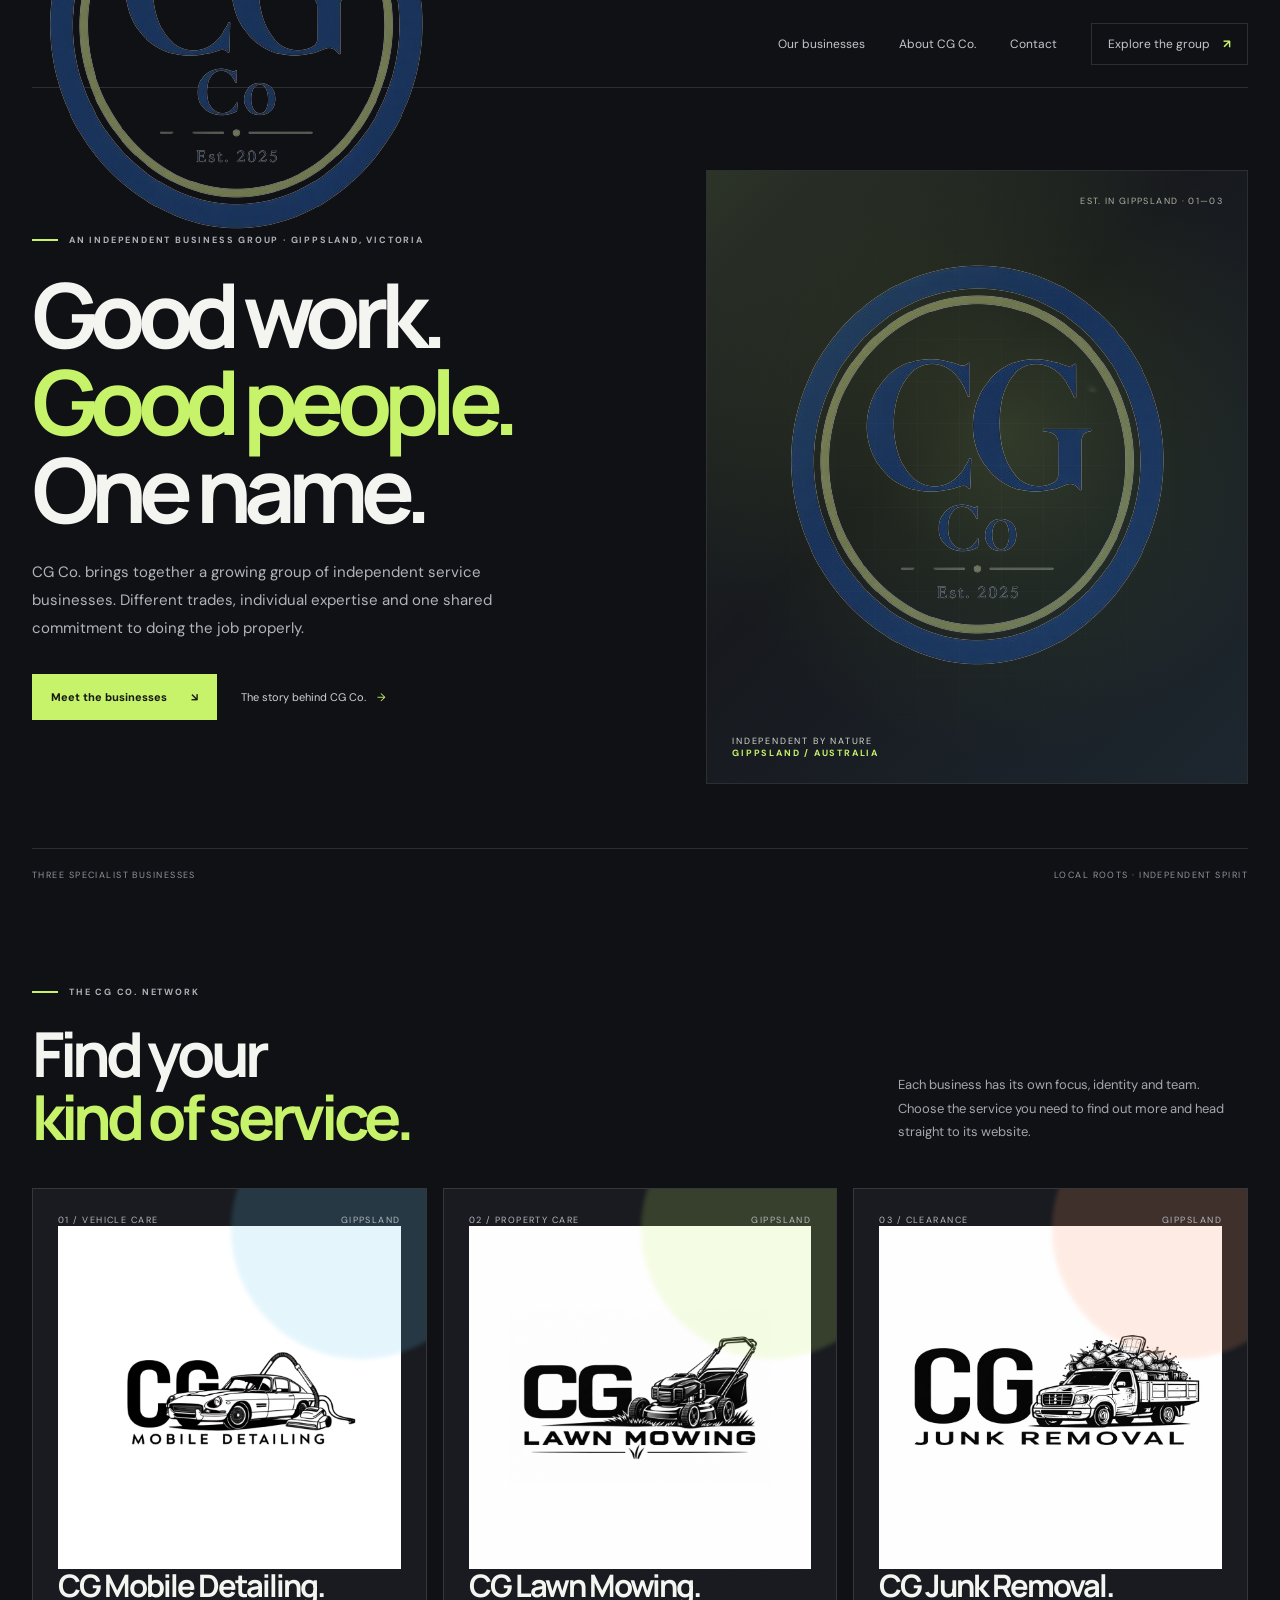
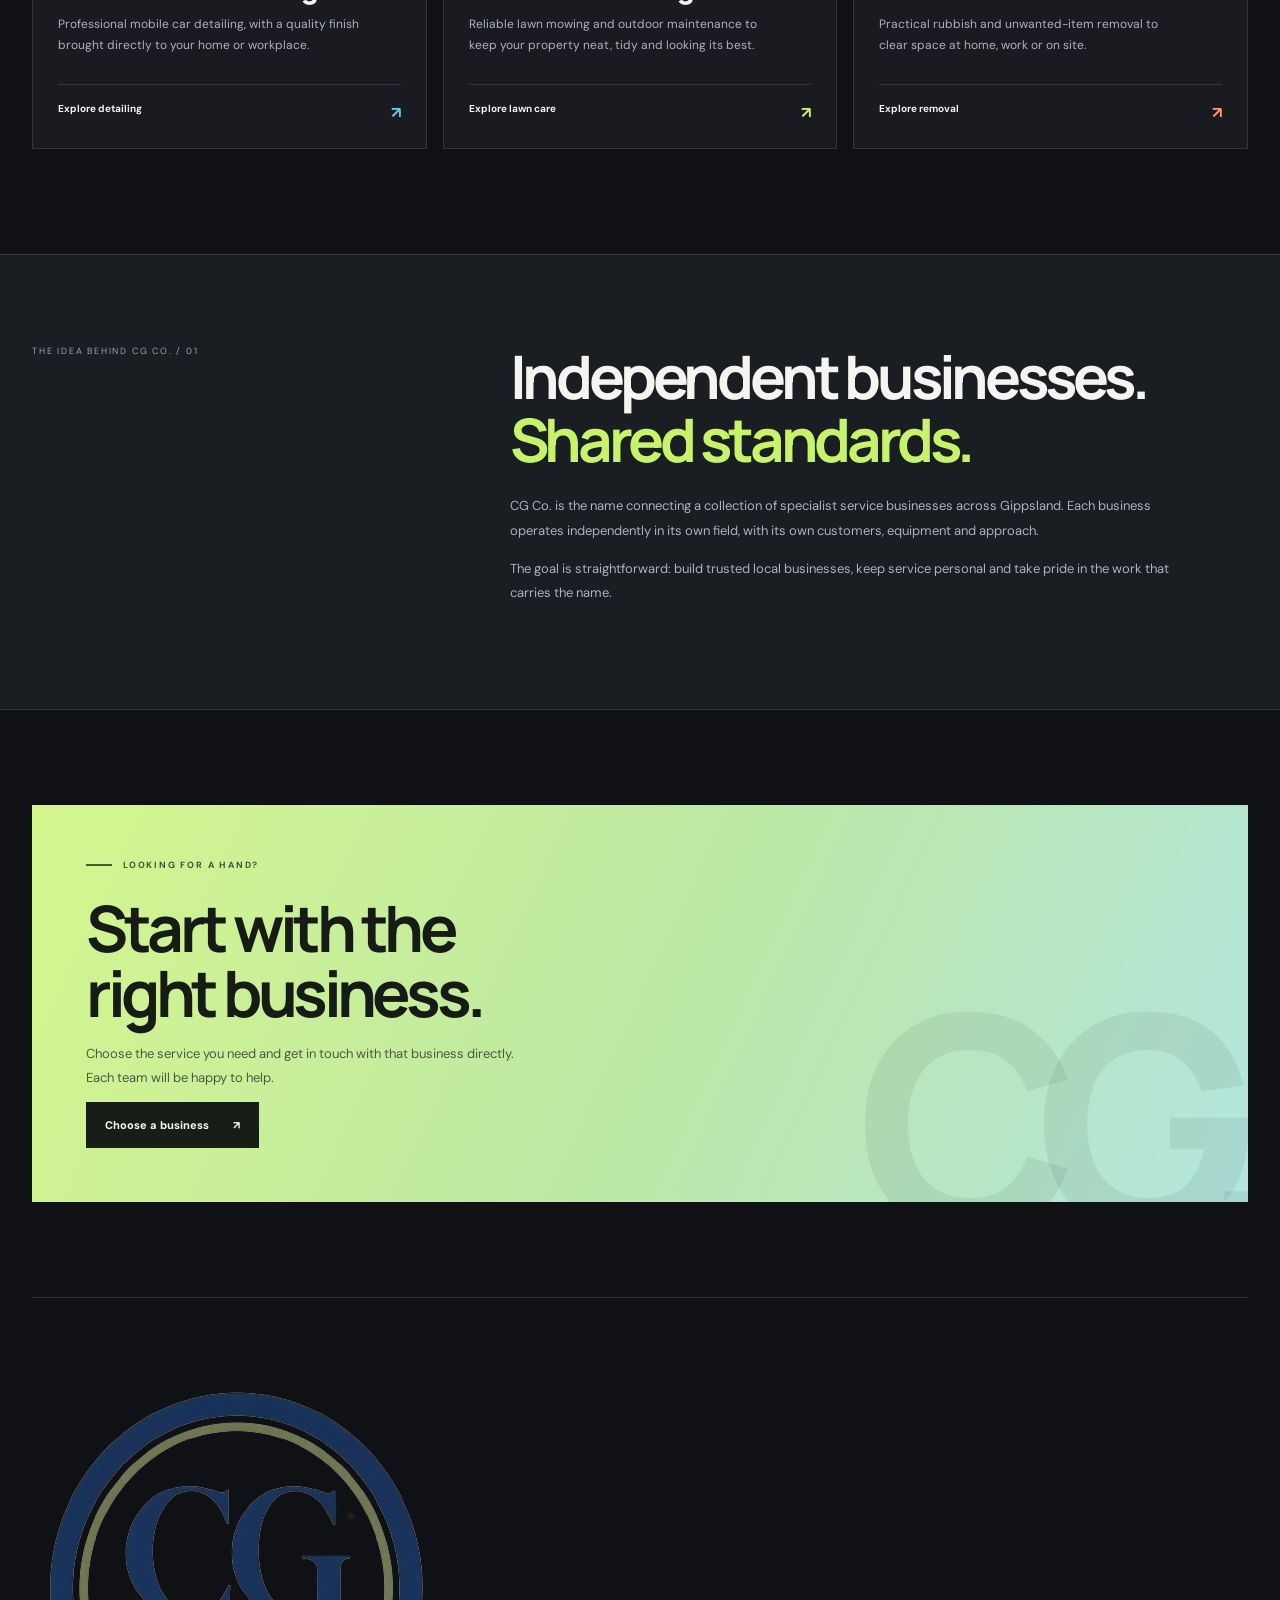
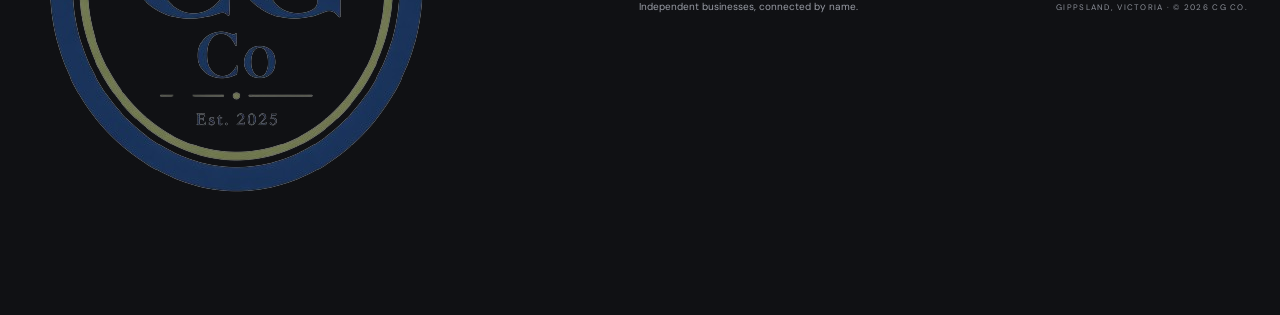
==== commit 421e8e72: "Use the actual CG Co. and business logos" ====
--- a/index.html
+++ b/index.html
@@ -1,14 +1,14 @@
 <!doctype html>
 <html lang="en-AU"><head><meta charset="utf-8"><meta name="viewport" content="width=device-width,initial-scale=1"><meta name="theme-color" content="#101114"><meta name="description" content="CG Co. connects independent service businesses across Gippsland, Victoria. Discover CG Mobile Detailing, CG Lawn Mowing and CG Junk Removal."><meta property="og:title" content="CG Co. | Independent businesses, connected"><meta property="og:description" content="Three specialist businesses. One connected name. Proudly serving Gippsland, Victoria."><title>CG Co. | Independent businesses, connected</title><link rel="stylesheet" href="/styles.css"><link rel="icon" href="/favicon.svg" type="image/svg+xml"></head><body><div class="shell">
-<header class="header"><a class="wordmark" href="/">CG<span>.</span><small>COMPANY / GIPPSLAND</small></a><nav class="nav"><a href="#businesses">Our businesses</a><a href="#about">About CG Co.</a><a href="#contact">Contact</a></nav><a class="header-cta" href="#businesses">Explore the group <b>↗</b></a><button class="menu" aria-label="Open menu" aria-expanded="false">☰</button></header>
-<main><section class="hero wrap"><div><p class="eyebrow">An independent business group · Gippsland, Victoria</p><h1>Good work.<br><em>Good people.</em><br>One name.</h1><p class="intro">CG Co. brings together a growing group of independent service businesses. Different trades, individual expertise and one shared commitment to doing the job properly.</p><div class="actions"><a class="btn" href="#businesses">Meet the businesses <span>↘</span></a><a class="plain-link" href="#about">The story behind CG Co. <span>→</span></a></div></div><div class="hero-visual"><div class="visual-grid"></div><div class="monogram">CG<span>.</span></div><div class="visual-stamp">INDEPENDENT BY NATURE<br><strong>GIPPSLAND / AUSTRALIA</strong></div><div class="visual-count">EST. IN GIPPSLAND · 01—03</div></div></section>
+<header class="header"><a class="brand-logo" href="/" aria-label="CG Co. home"><img src="/MainLogo" alt="CG Co. — Built on Service"></a><nav class="nav"><a href="#businesses">Our businesses</a><a href="#about">About CG Co.</a><a href="#contact">Contact</a></nav><a class="header-cta" href="#businesses">Explore the group <b>↗</b></a><button class="menu" aria-label="Open menu" aria-expanded="false">☰</button></header>
+<main><section class="hero wrap"><div><p class="eyebrow">An independent business group · Gippsland, Victoria</p><h1>Good work.<br><em>Good people.</em><br>One name.</h1><p class="intro">CG Co. brings together a growing group of independent service businesses. Different trades, individual expertise and one shared commitment to doing the job properly.</p><div class="actions"><a class="btn" href="#businesses">Meet the businesses <span>↘</span></a><a class="plain-link" href="#about">The story behind CG Co. <span>→</span></a></div></div><div class="hero-visual"><div class="visual-grid"></div><img class="hero-brand-logo" src="/MainLogo" alt="CG Co. — Built on Service"><div class="visual-stamp">INDEPENDENT BY NATURE<br><strong>GIPPSLAND / AUSTRALIA</strong></div><div class="visual-count">EST. IN GIPPSLAND · 01—03</div></div></section>
 <div class="hero-bottom wrap"><span>THREE SPECIALIST BUSINESSES</span><span>LOCAL ROOTS · INDEPENDENT SPIRIT</span></div>
 <section class="section wrap" id="businesses"><div class="section-head"><div><p class="eyebrow">The CG Co. network</p><h2>Find your<br><span>kind of service.</span></h2></div><p>Each business has its own focus, identity and team. Choose the service you need to find out more and head straight to its website.</p></div>
 <div class="business-grid">
-<a class="business-tile tone-blue" href="/mobile-detailing/"><div class="tile-top"><span>01 / VEHICLE CARE</span><span>GIPPSLAND</span></div><div class="tile-icon">✳</div><h3>CG Mobile<br>Detailing.</h3><p>Professional mobile car detailing, with a quality finish brought directly to your home or workplace.</p><div class="tile-link">Explore detailing <b>↗</b></div></a>
-<a class="business-tile tone-green" href="/lawn-mowing/"><div class="tile-top"><span>02 / PROPERTY CARE</span><span>GIPPSLAND</span></div><div class="tile-icon">✳</div><h3>CG Lawn<br>Mowing.</h3><p>Reliable lawn mowing and outdoor maintenance to keep your property neat, tidy and looking its best.</p><div class="tile-link">Explore lawn care <b>↗</b></div></a>
-<a class="business-tile tone-orange" href="/junk-removal/"><div class="tile-top"><span>03 / CLEARANCE</span><span>GIPPSLAND</span></div><div class="tile-icon">↗</div><h3>CG Junk<br>Removal.</h3><p>Practical rubbish and unwanted-item removal to clear space at home, work or on site.</p><div class="tile-link">Explore removal <b>↗</b></div></a>
+<a class="business-tile tone-blue" href="/mobile-detailing/"><div class="tile-top"><span>01 / VEHICLE CARE</span><span>GIPPSLAND</span></div><img class="tile-logo tile-logo-mobile" src="/CGMD" alt="CG Mobile Detailing logo"><h3>CG Mobile Detailing.</h3><p>Professional mobile car detailing, with a quality finish brought directly to your home or workplace.</p><div class="tile-link">Explore detailing <b>↗</b></div></a>
+<a class="business-tile tone-green" href="/lawn-mowing/"><div class="tile-top"><span>02 / PROPERTY CARE</span><span>GIPPSLAND</span></div><img class="tile-logo" src="/CGLM" alt="CG Lawn Mowing logo"><h3>CG Lawn Mowing.</h3><p>Reliable lawn mowing and outdoor maintenance to keep your property neat, tidy and looking its best.</p><div class="tile-link">Explore lawn care <b>↗</b></div></a>
+<a class="business-tile tone-orange" href="/junk-removal/"><div class="tile-top"><span>03 / CLEARANCE</span><span>GIPPSLAND</span></div><img class="tile-logo tile-logo-junk" src="/CGJR" alt="CG Junk Removal truck logo"><h3>CG Junk Removal.</h3><p>Practical rubbish and unwanted-item removal to clear space at home, work or on site.</p><div class="tile-link">Explore removal <b>↗</b></div></a>
 </div></section>
 <section class="statement" id="about"><div class="statement-inner wrap"><div class="statement-tag">THE IDEA BEHIND CG CO. / 01</div><div class="statement-copy"><h2>Independent businesses.<br><span>Shared standards.</span></h2><p>CG Co. is the name connecting a collection of specialist service businesses across Gippsland. Each business operates independently in its own field, with its own customers, equipment and approach.</p><p>The goal is straightforward: build trusted local businesses, keep service personal and take pride in the work that carries the name.</p></div></div></section>
 <section class="contact wrap" id="contact"><div class="contact-panel"><p class="eyebrow">Looking for a hand?</p><h2>Start with the<br>right business.</h2><p>Choose the service you need and get in touch with that business directly. Each team will be happy to help.</p><a class="btn" href="#businesses">Choose a business <span>↗</span></a></div></section></main>
-<footer class="footer wrap"><a class="wordmark" href="/">CG<span>.</span><small>COMPANY / GIPPSLAND</small></a><p>Independent businesses, connected by name.</p><small>GIPPSLAND, VICTORIA · © <span class="year"></span> CG CO.</small></footer></div><script src="/script.js"></script></body></html>+<footer class="footer wrap"><a class="brand-logo footer-brand" href="/" aria-label="CG Co. home"><img src="/MainLogo" alt="CG Co. — Built on Service"></a><p>Independent businesses, connected by name.</p><small>GIPPSLAND, VICTORIA · © <span class="year"></span> CG CO.</small></footer></div><script src="/script.js"></script></body></html>
--- a/styles.css
+++ b/styles.css
@@ -1,263 +1,6 @@
-:root{--bg:#111210;--bg-soft:#171916;--panel:#1b1e1a;--panel-hover:#222620;--text:#f1f1ec;--muted:#a1a49b;--line:rgba(255,255,255,.12);--accent:#c6d0bd;--green:#879b7a;--max:1280px}
-*{box-sizing:border-box}
-html{scroll-behavior:smooth;scroll-padding-top:100px}
-body{margin:0;background:var(--bg);color:var(--text);font-family:"DM Sans",sans-serif;-webkit-font-smoothing:antialiased}
-a{color:inherit;text-decoration:none}
-button{font:inherit}
-.site-shell{overflow:hidden}
-.section-wrap{width:min(var(--max),calc(100% - 64px));margin-inline:auto}
-.site-header{height:92px;width:min(var(--max),calc(100% - 64px));margin:auto;display:flex;align-items:center;justify-content:space-between;border-bottom:1px solid var(--line);position:relative;z-index:5}
-.brand{display:inline-flex;align-items:center;gap:9px;letter-spacing:-.07em;font-family:Manrope,sans-serif;font-weight:800}
-.brand-mark{font-size:29px;line-height:1}
-.brand-mark span,.footer-brand .brand-mark span{color:var(--green)}
-.brand-name{font-size:12px;letter-spacing:.23em;margin-top:7px}
-.desktop-nav{display:flex;gap:40px;margin-left:auto;margin-right:46px}
-.desktop-nav a,.header-link{font-size:12px;color:#c4c6bf;transition:color .2s}
-.desktop-nav a:hover,.header-link:hover,.text-link:hover{color:#fff}
-.header-link{border:1px solid var(--line);padding:13px 17px;border-radius:2px}
-.header-link span{margin-left:12px;color:var(--green)}
-.menu-toggle{display:none;background:none;border:0;padding:10px}
-.menu-toggle span{display:block;width:23px;height:1px;background:#fff;margin:6px}
-.hero{min-height:650px;position:relative;display:grid;grid-template-columns:1.05fr .95fr;align-items:center;padding-top:54px;padding-bottom:100px}
-.hero-copy{position:relative;z-index:2;padding:35px 0 35px 3.8%}
-.eyebrow{display:flex;align-items:center;gap:12px;color:#aeb3a8;font-size:9px;letter-spacing:.2em;font-weight:700;margin:0 0 26px}
-.eyebrow-line{display:inline-block;width:29px;height:1px;background:var(--green)}
-h1,h2,h3,p{margin-top:0}
-h1,h2,h3{font-family:Manrope,sans-serif}
-.hero h1{font-size:clamp(52px,6.4vw,88px);letter-spacing:-.075em;line-height:.99;font-weight:600;margin:0 0 27px}
-.hero h1 span,.section-heading h2 span,.about-copy h2 span,.contact-content h2 span{color:#899784}
-.hero-intro{max-width:475px;color:#aeb0a9;font-size:15px;line-height:1.85;margin-bottom:34px}
-.hero-actions{display:flex;align-items:center;gap:27px}
-.button{display:inline-flex;align-items:center;justify-content:center;gap:30px;padding:16px 20px;font-size:11px;font-weight:700;letter-spacing:.015em;transition:transform .2s,background .2s}
-.button:hover{transform:translateY(-2px)}
-.button-light{background:#e8e9e2;color:#171914}
-.button-light:hover{background:#fff}
-.button span{font-size:16px}
-.text-link{font-size:11px;color:#c6c8c0;transition:color .2s}
-.text-link span{margin-left:8px;color:var(--green)}
-.hero-art{height:430px;position:relative;display:grid;place-items:center;margin:0 3% 0 0}
-.art-grid{position:absolute;inset:5% 2%;opacity:.24;background-image:linear-gradient(rgba(255,255,255,.08) 1px,transparent 1px),linear-gradient(90deg,rgba(255,255,255,.08) 1px,transparent 1px);background-size:44px 44px;mask-image:radial-gradient(ellipse,black 10%,transparent 72%)}
-.art-orbit{position:absolute;border:1px solid rgba(190,202,179,.26);border-radius:50%;transform:rotate(-27deg)}
-.orbit-one{width:340px;height:340px}
-.orbit-two{width:440px;height:220px;transform:rotate(34deg)}
-.art-core{width:180px;height:180px;border:1px solid rgba(207,218,196,.5);border-radius:50%;display:flex;align-items:center;justify-content:center;font-family:Manrope,sans-serif;font-size:48px;letter-spacing:-.1em;font-weight:800;background:radial-gradient(circle at 40% 35%,#30382e,#171a16 67%);box-shadow:0 0 90px rgba(135,155,122,.13),inset 0 0 40px rgba(255,255,255,.035)}
-.art-core i{font-style:normal;color:#9bac8d}
-.art-caption{position:absolute;right:2%;bottom:9%;display:flex;align-items:center;gap:12px;font-size:8px;letter-spacing:.18em;color:#9da397}
-.art-caption strong{font-size:10px;line-height:1.35;color:#e2e5dc;letter-spacing:.13em}
-.caption-rule{width:30px;height:1px;background:var(--green)}
-.art-caption small{font-size:7px;letter-spacing:.12em}
-.art-index{position:absolute;top:11%;left:5%;font-size:9px;letter-spacing:.16em;color:#777d72}
-.hero-foot{position:absolute;bottom:0;left:0;right:0;height:65px;border-top:1px solid var(--line);display:flex;align-items:center;gap:20px;color:#858a80;font-size:8px;letter-spacing:.2em}
-.hero-foot-rule{height:1px;width:60px;background:#66745f}
-.business-section{padding-top:120px;padding-bottom:118px}
-.section-heading{display:flex;align-items:flex-end;justify-content:space-between;margin-bottom:48px}
-.section-heading .eyebrow{margin-bottom:22px}
-.section-heading h2,.contact-content h2{font-size:clamp(40px,5vw,62px);font-weight:600;line-height:1.04;letter-spacing:-.065em;margin:0}
-.section-description{max-width:330px;color:var(--muted);font-size:13px;line-height:1.8;margin:0 2% 5px 30px}
-.business-list{border-top:1px solid var(--line)}
-.business-card{display:grid;grid-template-columns:65px minmax(260px,1fr) minmax(230px,38%) 38px;gap:24px;align-items:center;min-height:280px;border-bottom:1px solid var(--line);padding:28px 12px 28px 4px;position:relative;transition:background .25s}
-.business-card:hover{background:rgba(255,255,255,.018)}
-.business-number{align-self:start;padding-top:8px;color:#788071;font-size:10px;letter-spacing:.12em}
-.business-category{font-size:8px;letter-spacing:.19em;color:#9ca493;font-weight:700;margin-bottom:16px}
-.business-main h3{font-size:clamp(31px,3.5vw,43px);line-height:1.03;letter-spacing:-.065em;font-weight:600;margin-bottom:15px}
-.business-main h3 span{color:#8b9b80}
-.business-main>p:not(.business-category){font-size:12px;color:#a5a89f;line-height:1.75;max-width:390px;margin-bottom:18px}
-.business-link{font-size:10px;font-weight:700;display:inline-flex;align-items:center;gap:12px;border-bottom:1px solid #64705d;padding-bottom:6px;transition:color .2s}
-.business-link:hover{color:#b7c6a9}
-.business-link span{font-size:15px;color:#9bac8d}
-.business-visual{height:205px;position:relative;overflow:hidden;background:#1a1e18;border:1px solid rgba(255,255,255,.07)}
-.business-visual>span{position:absolute;left:17px;bottom:14px;font-size:8px;letter-spacing:.18em;color:rgba(235,238,229,.55)}
-.visual-detailing{background:radial-gradient(ellipse at 54% 48%,#3d493b 0,#20271f 34%,#171a16 72%)}
-.visual-ring{position:absolute;width:180px;height:180px;border:1px solid rgba(198,208,189,.5);border-radius:50%;left:50%;top:48%;transform:translate(-50%,-50%);box-shadow:0 0 35px rgba(167,187,151,.13),inset 0 0 35px rgba(167,187,151,.08)}
-.visual-ring:before,.visual-ring:after{content:"";position:absolute;border:1px solid rgba(198,208,189,.22);border-radius:50%;inset:15px}
-.visual-ring:after{inset:32px}
-.visual-shine{position:absolute;width:250px;height:1px;background:linear-gradient(90deg,transparent,rgba(220,231,209,.75),transparent);left:50%;top:49%;transform:translate(-50%,-50%) rotate(-35deg);box-shadow:0 0 22px rgba(220,231,209,.35)}
-.visual-lawn{background:linear-gradient(140deg,#263326,#182019 70%)}
-.lawn-lines{position:absolute;inset:0;background:repeating-linear-gradient(112deg,transparent 0 19px,rgba(157,183,135,.16) 20px 21px,transparent 22px 39px);transform:scale(1.5) rotate(-9deg)}
-.lawn-sun{position:absolute;width:130px;height:130px;border:1px solid rgba(186,203,158,.42);border-radius:50%;right:22%;top:15%;box-shadow:0 0 55px rgba(157,183,135,.1)}
-.visual-junk{background:radial-gradient(ellipse at 55% 80%,#394038,#1b1f1a 65%)}
-.visual-box{position:absolute;border:1px solid rgba(196,208,184,.45);background:linear-gradient(145deg,rgba(164,178,149,.16),rgba(40,48,38,.12));transform:skewY(-8deg) rotate(3deg)}
-.box-one{width:90px;height:83px;left:22%;top:28%}
-.box-two{width:110px;height:98px;left:42%;top:20%}
-.box-three{width:76px;height:70px;left:61%;top:40%}
-.business-arrow{font-size:23px;color:#84927a;align-self:start;padding-top:4px;transition:transform .2s}
-.business-card:hover .business-arrow{transform:translate(3px,-3px)}
-.about-section{background:#191c18;border-top:1px solid var(--line);border-bottom:1px solid var(--line)}
-.about-inner{display:grid;grid-template-columns:1fr 1.5fr;gap:70px;padding-top:110px;padding-bottom:110px}
-.about-label{display:flex;flex-direction:column;justify-content:space-between}
-.about-label .eyebrow{margin-bottom:0}
-.about-index{font-family:Manrope,sans-serif;font-size:10px;letter-spacing:.18em;line-height:1.7;color:#87917f;margin-top:100px}
-.about-copy h2{font-size:clamp(36px,4.5vw,58px);line-height:1.08;letter-spacing:-.065em;font-weight:600;max-width:650px;margin-bottom:28px}
-.about-copy h2 span{color:#91a187}
-.about-copy>p{font-size:13px;line-height:1.9;color:#a9ada4;max-width:640px}
-.about-signoff{display:flex;align-items:center;gap:13px;margin-top:37px;color:#9aa493;font-size:8px;letter-spacing:.17em}
-.signoff-line{width:35px;height:1px;background:var(--green)}
-.contact-section{padding-top:100px;padding-bottom:100px}
-.contact-panel{position:relative;overflow:hidden;background:#dfe3d8;color:#171a16;min-height:400px;padding:28px 38px}
-.contact-topline{display:flex;justify-content:space-between;border-bottom:1px solid rgba(23,26,22,.18);padding-bottom:17px;font-size:8px;letter-spacing:.17em;color:#626b5d}
-.contact-content{position:relative;z-index:1;padding:58px 0 20px 5%}
-.contact-content .eyebrow{color:#5d6857;margin-bottom:18px}
-.contact-content .eyebrow-line{background:#718368}
-.contact-content h2{font-size:clamp(42px,5vw,64px)}
-.contact-content h2 span{color:#78886f}
-.contact-content>p:not(.eyebrow){max-width:390px;font-size:12px;line-height:1.8;color:#586052;margin:19px 0 23px}
-.contact-watermark{position:absolute;right:5%;bottom:-105px;font-family:Manrope,sans-serif;font-size:360px;font-weight:800;letter-spacing:-.14em;color:rgba(77,91,70,.07);line-height:1}
-.contact-watermark span{color:rgba(77,91,70,.18)}
-.site-footer{min-height:150px;border-top:1px solid var(--line);display:grid;grid-template-columns:1fr 1fr 1fr;align-items:center;padding-top:25px;padding-bottom:25px}
-.footer-brand .brand-mark{font-size:24px}
-.footer-brand .brand-name{font-size:10px}
-.site-footer>p{font-size:10px;color:#969b90;margin:0}
-.footer-right{display:flex;flex-direction:column;align-items:flex-end;gap:8px;color:#8d9387;font-size:8px;letter-spacing:.15em}
-:focus-visible{outline:2px solid #b6c6a8;outline-offset:4px}
-@media(max-width:900px){.desktop-nav{gap:22px;margin-right:25px}.hero{grid-template-columns:1fr .8fr}.hero-art{transform:scale(.85);margin-right:-8%}.business-card{grid-template-columns:40px minmax(220px,1fr) minmax(180px,34%) 24px;gap:16px}.business-visual{height:180px}.about-inner{gap:40px}}
-@media(max-width:680px){.section-wrap,.site-header{width:calc(100% - 40px)}.site-header{height:76px}.desktop-nav,.header-link{display:none}.menu-toggle{display:block;cursor:pointer}.desktop-nav.is-open{display:flex;position:absolute;top:75px;left:-20px;right:-20px;background:#171a16;padding:24px 22px 28px;flex-direction:column;gap:22px;border-bottom:1px solid var(--line)}.hero{display:block;min-height:0;padding-top:75px;padding-bottom:95px}.hero-copy{padding:0}.hero h1{font-size:clamp(48px,13vw,70px)}.hero-intro{font-size:13px;max-width:440px}.hero-art{height:300px;margin:25px -20px 0;transform:none}.orbit-one{width:240px;height:240px}.orbit-two{width:310px;height:160px}.art-core{width:130px;height:130px;font-size:38px}.art-caption{right:5%;bottom:2%;gap:8px}.art-caption small{display:none}.hero-foot{height:55px;font-size:7px;gap:11px}.hero-foot-rule{width:28px}.business-section{padding-top:80px;padding-bottom:80px}.section-heading{display:block;margin-bottom:30px}.section-heading h2,.contact-content h2{font-size:43px}.section-description{margin:22px 0 0;max-width:420px}.business-card{grid-template-columns:30px 1fr 20px;gap:12px;min-height:0;padding:27px 0}.business-main h3{font-size:35px}.business-main>p:not(.business-category){font-size:11px}.business-visual{grid-column:2/3;grid-row:2;height:150px;margin-top:5px}.business-arrow{grid-column:3;grid-row:1}.business-number{font-size:9px}.about-inner{display:block;padding-top:78px;padding-bottom:78px}.about-label{display:block}.about-index{display:none}.about-copy{margin-top:48px}.about-copy h2{font-size:42px}.about-copy>p{font-size:12px}.contact-section{padding-top:70px;padding-bottom:70px}.contact-panel{padding:22px 20px;min-height:420px}.contact-content{padding:65px 0 20px}.contact-content h2{font-size:45px}.contact-watermark{font-size:230px;right:2%;bottom:-60px}.site-footer{grid-template-columns:1fr 1fr;gap:20px;padding-top:28px;padding-bottom:28px}.site-footer>p{grid-column:1/-1;grid-row:2}.footer-right{grid-column:2;grid-row:1}.footer-brand{grid-column:1;grid-row:1}}
-@media(prefers-reduced-motion:reduce){html{scroll-behavior:auto}*,*::before,*::after{transition:none!important;animation:none!important}}
-
-
-/* Brand-led parent company refinements */
-.brand-image{width:164px;height:54px;display:flex;align-items:center;justify-content:flex-start;letter-spacing:0}
-.brand-image img{display:block;width:100%;max-height:52px;object-fit:contain;object-position:left center}
-.footer-brand.brand-image{width:142px;height:46px}
-.footer-brand.brand-image img{max-height:44px}
-.business-card{grid-template-columns:52px minmax(250px,1fr) minmax(250px,36%) 32px;min-height:300px;padding-top:32px;padding-bottom:32px}
-.business-logo-panel{height:218px;display:flex;align-items:center;justify-content:center;overflow:hidden;padding:20px;background:#10110f;border:1px solid rgba(255,255,255,.1);position:relative}
-.business-logo-panel:after{content:"";position:absolute;inset:0;pointer-events:none;background:linear-gradient(135deg,rgba(255,255,255,.035),transparent 45%,rgba(255,255,255,.025))}
-.business-logo-panel img{display:block;width:100%;height:100%;object-fit:contain;position:relative;z-index:1;transition:transform .35s ease}
-.business-card:hover .business-logo-panel img{transform:scale(1.035)}
-.business-main{padding-block:8px}
-.business-category{margin-bottom:13px}
-.business-main h3{font-size:clamp(32px,3.3vw,42px)}
-.business-link{margin-top:2px}
-@media(max-width:900px){
- .business-card{grid-template-columns:40px minmax(220px,1fr) minmax(190px,34%) 24px}
- .business-logo-panel{height:185px;padding:14px}
-}
-@media(max-width:680px){
- .brand-image{width:142px;height:48px}
- .brand-image img{max-height:46px}
- .footer-brand.brand-image{width:122px;height:40px}
- .business-card{grid-template-columns:30px 1fr 20px}
- .business-logo-panel{grid-column:2/3;grid-row:2;height:170px;margin-top:5px;padding:14px}
-}
-
-
-/* Refined business directory: compact, balanced parent-company cards */
-.business-list{
-  display:grid;
-  grid-template-columns:repeat(3,minmax(0,1fr));
-  gap:16px;
-  border:0;
-}
-.business-card{
-  min-width:0;
-  min-height:0;
-  display:flex;
-  flex-direction:column;
-  align-items:stretch;
-  gap:0;
-  padding:20px;
-  border:1px solid var(--line);
-  background:linear-gradient(155deg,rgba(255,255,255,.035),rgba(255,255,255,.012) 48%,rgba(255,255,255,.02));
-  transition:border-color .25s ease,background .25s ease,transform .25s ease;
-}
-.business-card:hover{
-  border-color:rgba(198,208,189,.34);
-  background:linear-gradient(155deg,rgba(255,255,255,.055),rgba(255,255,255,.018) 48%,rgba(255,255,255,.035));
-  transform:translateY(-3px);
-}
-.business-number{
-  position:absolute;
-  top:19px;
-  right:20px;
-  z-index:2;
-  padding:0;
-  color:#858d7d;
-  font-size:9px;
-}
-.business-logo-panel{
-  order:0;
-  height:112px;
-  min-height:112px;
-  width:100%;
-  padding:13px 34px 13px 13px;
-  margin:0 0 23px;
-  border:0;
-  border-bottom:1px solid var(--line);
-  background:transparent;
-}
-.business-logo-panel:after{display:none}
-.business-logo-panel img{
-  width:100%;
-  height:100%;
-  max-width:210px;
-  margin:auto;
-  object-fit:contain;
-}
-.business-main{
-  order:1;
-  padding:0;
-  display:flex;
-  flex:1;
-  flex-direction:column;
-  align-items:flex-start;
-}
-.business-category{
-  margin:0 0 12px;
-  font-size:8px;
-}
-.business-main h3{
-  font-size:clamp(25px,2.3vw,32px);
-  line-height:1.08;
-  margin:0 0 12px;
-}
-.business-main>p:not(.business-category){
-  font-size:11px;
-  line-height:1.75;
-  margin:0 0 20px;
-  max-width:100%;
-}
-.business-link{
-  margin-top:auto;
-  padding-top:12px;
-  font-size:9px;
-}
-.business-arrow{display:none}
-@media(max-width:900px){
-  .business-list{grid-template-columns:repeat(2,minmax(0,1fr))}
-  .business-card{padding:18px}
-  .business-logo-panel{height:105px;min-height:105px}
-  .business-main h3{font-size:29px}
-}
-@media(max-width:680px){
-  .business-list{grid-template-columns:1fr;gap:12px}
-  .business-card{
-    display:grid;
-    grid-template-columns:104px minmax(0,1fr);
-    grid-template-rows:auto 1fr;
-    column-gap:17px;
-    padding:17px;
-    min-height:174px;
-  }
-  .business-number{top:15px;right:15px}
-  .business-logo-panel{
-    grid-column:1;
-    grid-row:1 / span 2;
-    align-self:stretch;
-    height:auto;
-    min-height:130px;
-    margin:0;
-    padding:8px 8px 8px 0;
-    border:0;
-    border-right:1px solid var(--line);
-  }
-  .business-logo-panel img{max-width:100%;max-height:100%}
-  .business-main{
-    grid-column:2;
-    grid-row:1 / span 2;
-    min-width:0;
-  }
-  .business-category{font-size:7px;margin:2px 0 9px}
-  .business-main h3{font-size:25px;margin-bottom:8px}
-  .business-main>p:not(.business-category){font-size:10px;line-height:1.6;margin-bottom:12px}
-  .business-link{font-size:8px;padding-top:9px;gap:7px}
-}
+@import url('https://fonts.googleapis.com/css2?family=DM+Sans:wght@400;500;600;700&family=Manrope:wght@400;500;600;700;800&display=swap');
+:root{--bg:#101114;--surface:#191b20;--surface2:#20232a;--text:#f4f4f1;--muted:#a4a7b0;--line:rgba(255,255,255,.12);--lime:#c7f36b;--blue:#62c8f2;--orange:#ff986b;--max:1240px}
+*{box-sizing:border-box}html{scroll-behavior:smooth;scroll-padding-top:100px}body{margin:0;background:var(--bg);color:var(--text);font-family:'DM Sans',sans-serif;-webkit-font-smoothing:antialiased}a{color:inherit;text-decoration:none}button{font:inherit}.shell{overflow:hidden}.wrap{width:min(var(--max),calc(100% - 64px));margin:auto}.header{height:88px;width:min(var(--max),calc(100% - 64px));margin:auto;display:flex;align-items:center;justify-content:space-between;border-bottom:1px solid var(--line);position:relative;z-index:5}.wordmark{font:800 27px Manrope,sans-serif;letter-spacing:-.09em}.wordmark span{color:var(--lime)}.wordmark small{display:block;font:700 8px 'DM Sans';letter-spacing:.24em;color:#9da0a8;margin-top:1px}.nav{display:flex;align-items:center;gap:34px;margin-left:auto;margin-right:34px}.nav a,.header-cta{font-size:12px;color:#c4c6cd}.nav a:hover{color:#fff}.header-cta{border:1px solid var(--line);padding:12px 16px}.header-cta b{color:var(--lime);margin-left:10px}.menu{display:none;background:none;border:0;color:white;font-size:24px}.eyebrow{font-size:9px;letter-spacing:.2em;text-transform:uppercase;font-weight:700;color:#aeb1ba;display:flex;align-items:center;gap:11px;margin:0 0 24px}.eyebrow:before{content:'';width:26px;height:2px;background:var(--lime)}h1,h2,h3{font-family:Manrope,sans-serif}h1,h2,h3,p{margin-top:0}.hero{padding:82px 0 64px;display:grid;grid-template-columns:1.08fr .92fr;gap:38px;align-items:center;min-height:610px}.hero h1{font-size:clamp(54px,7vw,92px);line-height:.98;letter-spacing:-.085em;font-weight:700;margin:0 0 26px;max-width:730px}.hero h1 em{font-style:normal;color:var(--lime)}.intro{max-width:510px;color:#b2b4bc;font-size:15px;line-height:1.85;margin-bottom:32px}.actions{display:flex;align-items:center;gap:24px;flex-wrap:wrap}.btn{display:inline-flex;align-items:center;gap:24px;padding:16px 19px;background:var(--lime);color:#171a13;font-size:11px;font-weight:800;transition:.2s}.btn:hover{transform:translateY(-3px);filter:brightness(1.08)}.plain-link{font-size:11px;color:#d2d3d8}.plain-link span{color:var(--lime);margin-left:8px}.hero-visual{min-height:410px;position:relative;display:flex;align-items:center;justify-content:center;background:radial-gradient(circle at 55% 43%,#323a28 0,#20251e 32%,#17191e 70%);border:1px solid rgba(255,255,255,.09);overflow:hidden}.hero-visual:before{content:'';position:absolute;inset:0;background:linear-gradient(135deg,rgba(199,243,107,.12),transparent 42%,rgba(98,200,242,.08));}.visual-grid{position:absolute;inset:0;opacity:.2;background-image:linear-gradient(rgba(255,255,255,.12) 1px,transparent 1px),linear-gradient(90deg,rgba(255,255,255,.12) 1px,transparent 1px);background-size:42px 42px;mask-image:radial-gradient(ellipse,black,transparent 75%)}.monogram{position:relative;font:800 clamp(110px,17vw,220px) Manrope,sans-serif;letter-spacing:-.14em;color:#f4f4ee;text-shadow:0 18px 70px rgba(0,0,0,.45)}.monogram span{color:var(--lime)}.visual-stamp{position:absolute;bottom:24px;left:25px;font-size:9px;letter-spacing:.2em;color:#d6d9cf}.visual-stamp strong{color:var(--lime)}.visual-count{position:absolute;right:24px;top:24px;font-size:9px;letter-spacing:.15em;color:#aeb3a6}.hero-bottom{border-top:1px solid var(--line);padding-top:20px;display:flex;justify-content:space-between;color:#92959e;font-size:9px;letter-spacing:.16em}.section{padding:105px 0}.section-head{display:flex;justify-content:space-between;align-items:end;gap:35px;margin-bottom:40px}.section-head h2{font-size:clamp(38px,5vw,62px);letter-spacing:-.07em;line-height:1.02;margin:0}.section-head h2 span{color:var(--lime)}.section-head>p{max-width:350px;color:var(--muted);font-size:13px;line-height:1.8;margin:0 0 5px}.business-grid{display:grid;grid-template-columns:repeat(3,1fr);gap:16px}.business-tile{position:relative;min-height:370px;padding:25px;display:flex;flex-direction:column;overflow:hidden;background:var(--surface);border:1px solid var(--line);transition:transform .25s,border-color .25s}.business-tile:hover{transform:translateY(-5px);border-color:rgba(255,255,255,.32)}.business-tile:before{content:'';position:absolute;right:-65px;top:-90px;width:260px;height:260px;border-radius:50%;background:var(--tone);opacity:.17;filter:blur(2px)}.tile-top{position:relative;display:flex;justify-content:space-between;align-items:center;font-size:9px;letter-spacing:.16em;color:#b6bac2}.tile-icon{width:66px;height:66px;display:grid;place-items:center;border:1px solid color-mix(in srgb,var(--tone),transparent 40%);background:color-mix(in srgb,var(--tone),transparent 88%);color:var(--tone);font-size:28px;margin:36px 0 25px}.business-tile h3{font-size:31px;letter-spacing:-.065em;line-height:1.04;margin:0 0 13px;position:relative}.business-tile p{color:#aeb1ba;font-size:12px;line-height:1.75;max-width:310px;margin-bottom:28px;position:relative}.tile-link{margin-top:auto;border-top:1px solid var(--line);padding-top:17px;font-size:10px;font-weight:700;display:flex;justify-content:space-between;position:relative}.tile-link b{color:var(--tone);font-size:16px}.tone-blue{--tone:var(--blue)}.tone-green{--tone:var(--lime)}.tone-orange{--tone:var(--orange)}.statement{background:#1a1d22;border-block:1px solid var(--line)}.statement-inner{padding:90px 0;display:grid;grid-template-columns:.7fr 1.3fr;gap:80px}.statement-tag{font-size:9px;letter-spacing:.2em;color:#9fa3ad}.statement-copy h2{font-size:clamp(37px,4.8vw,60px);letter-spacing:-.07em;line-height:1.04;margin-bottom:24px}.statement-copy h2 span{color:var(--lime)}.statement-copy p{max-width:680px;color:#aeb1ba;font-size:13px;line-height:1.9}.contact{padding:95px 0}.contact-panel{position:relative;overflow:hidden;padding:54px;background:linear-gradient(115deg,#d5f68e,#bce8a4 52%,#b3e5df);color:#161b16}.contact-panel:after{content:'CG.';position:absolute;right:0;bottom:-120px;font:800 300px Manrope,sans-serif;letter-spacing:-.15em;color:rgba(23,35,20,.07)}.contact-panel .eyebrow{color:#45523b}.contact-panel .eyebrow:before{background:#435c36}.contact-panel h2{font-size:clamp(42px,5vw,64px);letter-spacing:-.07em;line-height:1.02;max-width:600px;margin-bottom:17px}.contact-panel p:not(.eyebrow){font-size:13px;color:#4d5945;max-width:430px;line-height:1.8}.contact-panel .btn{background:#171d17;color:#f6f7f0;position:relative;z-index:1}.footer{border-top:1px solid var(--line);min-height:130px;display:flex;align-items:center;justify-content:space-between;gap:20px}.footer p{font-size:10px;color:#999da6;margin:0}.footer small{font-size:8px;color:#8c9099;letter-spacing:.16em}.subhero{padding:78px 0 74px;display:grid;grid-template-columns:1fr .8fr;gap:50px;align-items:center}.subhero h1{font-size:clamp(50px,7vw,84px);line-height:.98;letter-spacing:-.085em;margin:0 0 23px}.subhero h1 span{color:var(--tone)}.subhero .eyebrow:before{background:var(--tone)}.subhero .btn{background:var(--tone)}.sub-visual{height:350px;display:grid;place-items:center;position:relative;overflow:hidden;background:radial-gradient(circle at 50% 50%,color-mix(in srgb,var(--tone),#17191e 72%),#17191e 72%);border:1px solid var(--line)}.sub-symbol{font-size:130px;color:var(--tone);font-weight:700;font-family:Manrope,sans-serif;letter-spacing:-.1em;text-shadow:0 10px 50px color-mix(in srgb,var(--tone),transparent 65%)}.sub-visual small{position:absolute;bottom:22px;left:23px;color:#b9bdc4;font-size:9px;letter-spacing:.2em}.details{background:var(--surface);border-block:1px solid var(--line)}.details-inner{padding:70px 0;display:grid;grid-template-columns:1fr 1fr;gap:60px}.details h2{font-size:36px;letter-spacing:-.06em;margin:0}.details p{font-size:13px;color:#aeb1ba;line-height:1.9}.detail-note{border-left:2px solid var(--tone);padding-left:24px}.other-links{padding:70px 0}.other-links h2{font-size:30px;letter-spacing:-.06em}.other-grid{display:grid;grid-template-columns:repeat(2,1fr);gap:12px}.other-link{padding:20px;border:1px solid var(--line);display:flex;justify-content:space-between;font-size:12px}.other-link span{color:var(--lime)}
+:focus-visible{outline:2px solid var(--lime);outline-offset:4px}
+@media(max-width:850px){.nav{gap:18px;margin-right:20px}.hero{grid-template-columns:1fr .8fr;gap:20px}.hero-visual{min-height:340px}.business-grid{grid-template-columns:1fr 1fr}.business-tile:last-child{grid-column:1/-1;min-height:290px}.statement-inner{gap:35px}.subhero{grid-template-columns:1fr .7fr}.sub-visual{height:280px}}
+@media(max-width:640px){.wrap,.header{width:calc(100% - 40px)}.header{height:74px}.nav,.header-cta{display:none}.menu{display:block}.nav.open{display:flex;position:absolute;top:73px;left:-20px;right:-20px;padding:23px 20px 26px;background:#191b20;border-bottom:1px solid var(--line);flex-direction:column;align-items:flex-start;gap:22px}.hero{display:flex;flex-direction:column;align-items:stretch;padding:65px 0 40px;gap:35px;min-height:0}.hero h1{font-size:clamp(52px,14vw,72px)}.intro{font-size:13px}.hero-visual{min-height:280px}.monogram{font-size:145px}.hero-bottom{font-size:7px;gap:15px}.section{padding:75px 0}.section-head{display:block}.section-head>p{margin-top:20px}.business-grid{grid-template-columns:1fr}.business-tile,.business-tile:last-child{grid-column:auto;min-height:320px}.statement-inner{padding:70px 0;display:block}.statement-copy{margin-top:35px}.contact{padding:70px 0}.contact-panel{padding:34px 24px}.contact-panel:after{font-size:190px;bottom:-70px}.footer{padding:28px 0;align-items:flex-start;flex-direction:column}.subhero{display:flex;flex-direction:column;align-items:stretch;padding:62px 0 50px;gap:30px}.subhero h1{font-size:57px}.sub-visual{height:240px}.sub-symbol{font-size:100px}.details-inner{display:block;padding:55px 0}.details-inner>div+div{margin-top:25px}.other-grid{grid-template-columns:1fr}}
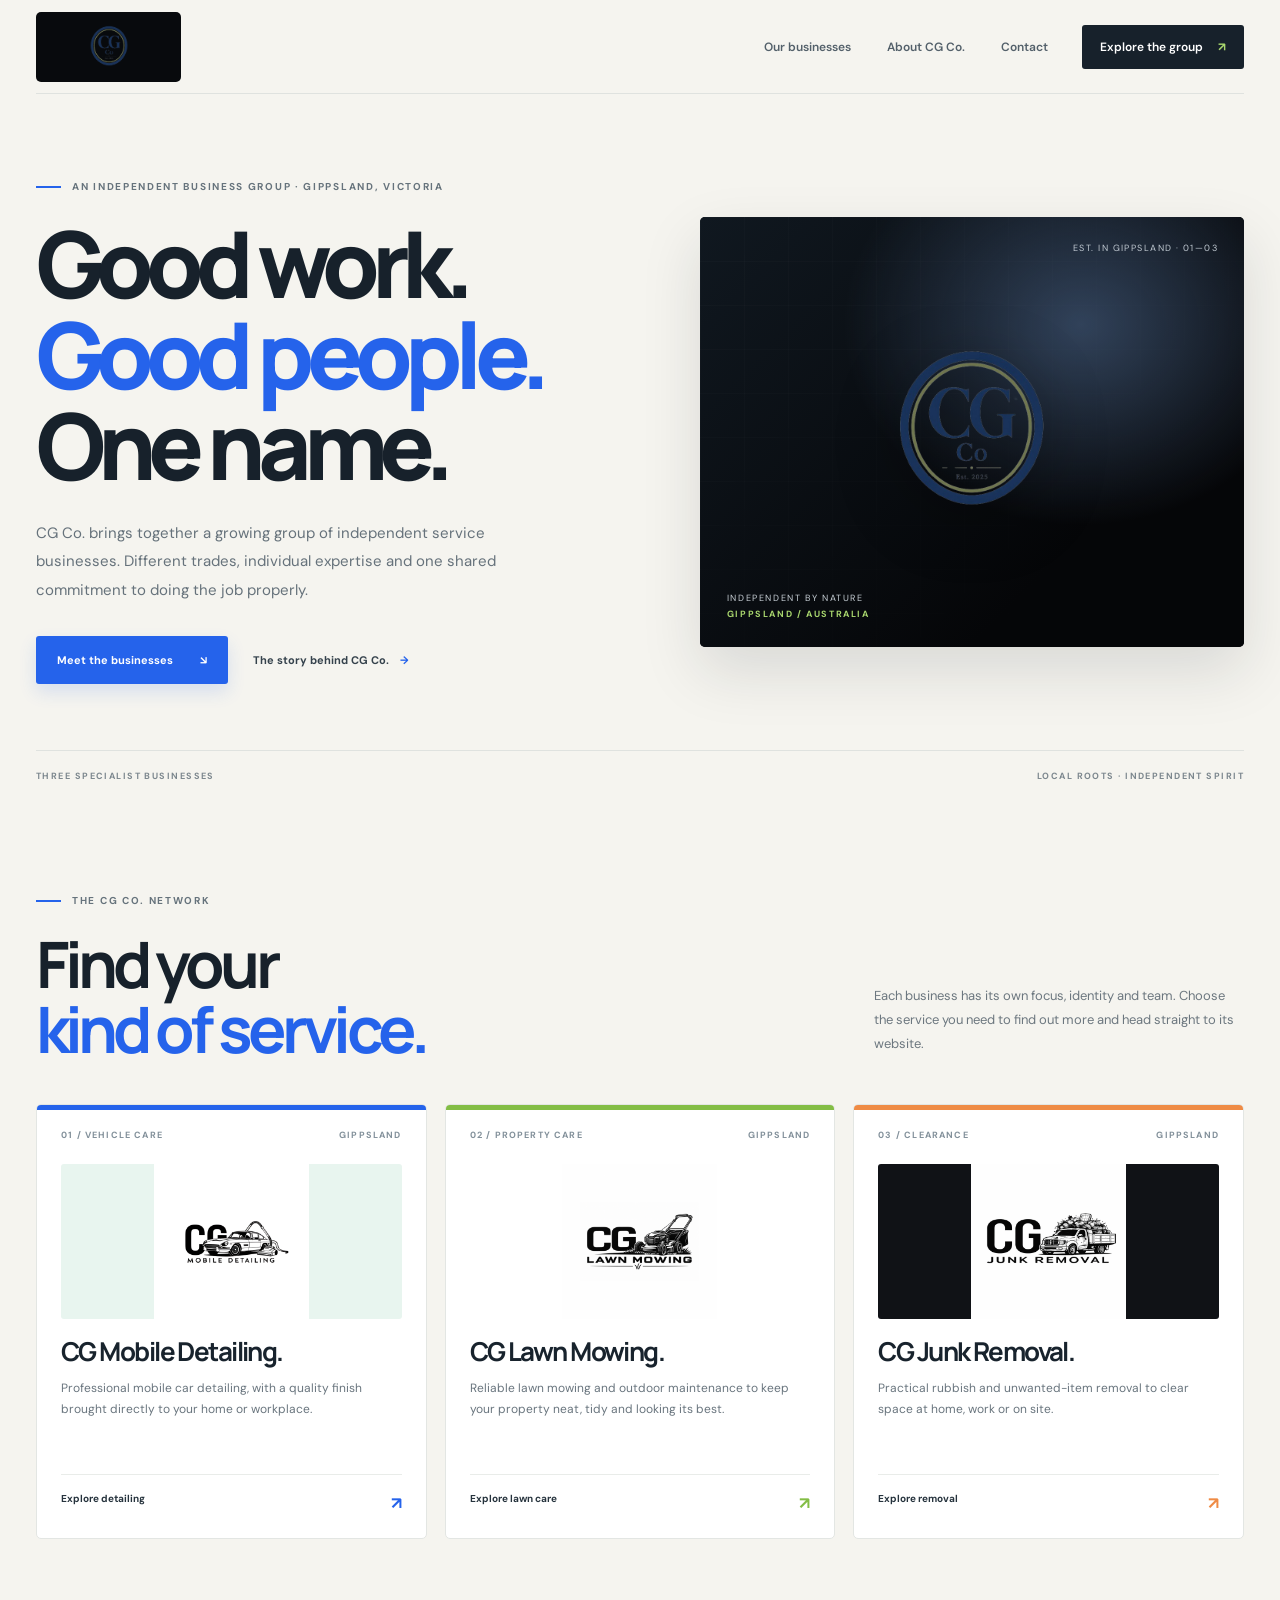
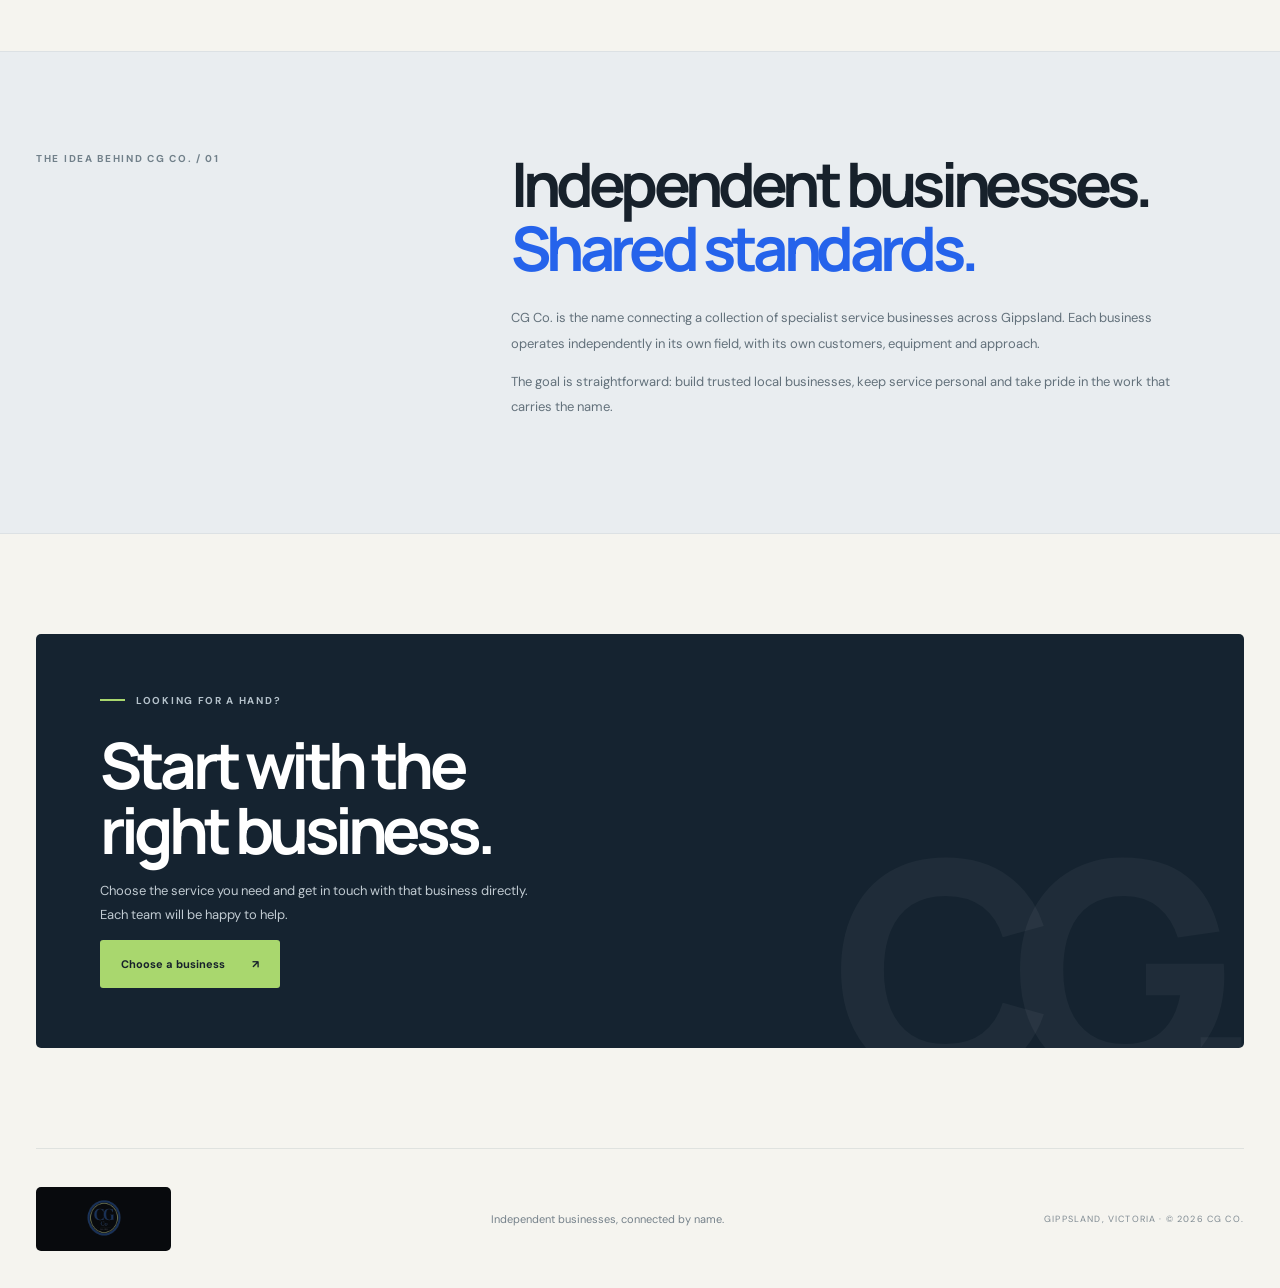
==== commit d9078d77: "Match browser theme colour to the refreshed CG Co. brand" ====
--- a/index.html
+++ b/index.html
@@ -1,5 +1,5 @@
 <!doctype html>
-<html lang="en-AU"><head><meta charset="utf-8"><meta name="viewport" content="width=device-width,initial-scale=1"><meta name="theme-color" content="#101114"><meta name="description" content="CG Co. connects independent service businesses across Gippsland, Victoria. Discover CG Mobile Detailing, CG Lawn Mowing and CG Junk Removal."><meta property="og:title" content="CG Co. | Independent businesses, connected"><meta property="og:description" content="Three specialist businesses. One connected name. Proudly serving Gippsland, Victoria."><title>CG Co. | Independent businesses, connected</title><link rel="stylesheet" href="/styles.css"><link rel="icon" href="/favicon.svg" type="image/svg+xml"></head><body><div class="shell">
+<html lang="en-AU"><head><meta charset="utf-8"><meta name="viewport" content="width=device-width,initial-scale=1"><meta name="theme-color" content="#f5f4ef"><meta name="description" content="CG Co. connects independent service businesses across Gippsland, Victoria. Discover CG Mobile Detailing, CG Lawn Mowing and CG Junk Removal."><meta property="og:title" content="CG Co. | Independent businesses, connected"><meta property="og:description" content="Three specialist businesses. One connected name. Proudly serving Gippsland, Victoria."><title>CG Co. | Independent businesses, connected</title><link rel="stylesheet" href="/styles.css"><link rel="icon" href="/favicon.svg" type="image/svg+xml"></head><body><div class="shell">
 <header class="header"><a class="brand-logo" href="/" aria-label="CG Co. home"><img src="/MainLogo" alt="CG Co. — Built on Service"></a><nav class="nav"><a href="#businesses">Our businesses</a><a href="#about">About CG Co.</a><a href="#contact">Contact</a></nav><a class="header-cta" href="#businesses">Explore the group <b>↗</b></a><button class="menu" aria-label="Open menu" aria-expanded="false">☰</button></header>
 <main><section class="hero wrap"><div><p class="eyebrow">An independent business group · Gippsland, Victoria</p><h1>Good work.<br><em>Good people.</em><br>One name.</h1><p class="intro">CG Co. brings together a growing group of independent service businesses. Different trades, individual expertise and one shared commitment to doing the job properly.</p><div class="actions"><a class="btn" href="#businesses">Meet the businesses <span>↘</span></a><a class="plain-link" href="#about">The story behind CG Co. <span>→</span></a></div></div><div class="hero-visual"><div class="visual-grid"></div><img class="hero-brand-logo" src="/MainLogo" alt="CG Co. — Built on Service"><div class="visual-stamp">INDEPENDENT BY NATURE<br><strong>GIPPSLAND / AUSTRALIA</strong></div><div class="visual-count">EST. IN GIPPSLAND · 01—03</div></div></section>
 <div class="hero-bottom wrap"><span>THREE SPECIALIST BUSINESSES</span><span>LOCAL ROOTS · INDEPENDENT SPIRIT</span></div>
--- a/styles.css
+++ b/styles.css
@@ -1,6 +1,18 @@
 @import url('https://fonts.googleapis.com/css2?family=DM+Sans:wght@400;500;600;700&family=Manrope:wght@400;500;600;700;800&display=swap');
-:root{--bg:#101114;--surface:#191b20;--surface2:#20232a;--text:#f4f4f1;--muted:#a4a7b0;--line:rgba(255,255,255,.12);--lime:#c7f36b;--blue:#62c8f2;--orange:#ff986b;--max:1240px}
-*{box-sizing:border-box}html{scroll-behavior:smooth;scroll-padding-top:100px}body{margin:0;background:var(--bg);color:var(--text);font-family:'DM Sans',sans-serif;-webkit-font-smoothing:antialiased}a{color:inherit;text-decoration:none}button{font:inherit}.shell{overflow:hidden}.wrap{width:min(var(--max),calc(100% - 64px));margin:auto}.header{height:88px;width:min(var(--max),calc(100% - 64px));margin:auto;display:flex;align-items:center;justify-content:space-between;border-bottom:1px solid var(--line);position:relative;z-index:5}.wordmark{font:800 27px Manrope,sans-serif;letter-spacing:-.09em}.wordmark span{color:var(--lime)}.wordmark small{display:block;font:700 8px 'DM Sans';letter-spacing:.24em;color:#9da0a8;margin-top:1px}.nav{display:flex;align-items:center;gap:34px;margin-left:auto;margin-right:34px}.nav a,.header-cta{font-size:12px;color:#c4c6cd}.nav a:hover{color:#fff}.header-cta{border:1px solid var(--line);padding:12px 16px}.header-cta b{color:var(--lime);margin-left:10px}.menu{display:none;background:none;border:0;color:white;font-size:24px}.eyebrow{font-size:9px;letter-spacing:.2em;text-transform:uppercase;font-weight:700;color:#aeb1ba;display:flex;align-items:center;gap:11px;margin:0 0 24px}.eyebrow:before{content:'';width:26px;height:2px;background:var(--lime)}h1,h2,h3{font-family:Manrope,sans-serif}h1,h2,h3,p{margin-top:0}.hero{padding:82px 0 64px;display:grid;grid-template-columns:1.08fr .92fr;gap:38px;align-items:center;min-height:610px}.hero h1{font-size:clamp(54px,7vw,92px);line-height:.98;letter-spacing:-.085em;font-weight:700;margin:0 0 26px;max-width:730px}.hero h1 em{font-style:normal;color:var(--lime)}.intro{max-width:510px;color:#b2b4bc;font-size:15px;line-height:1.85;margin-bottom:32px}.actions{display:flex;align-items:center;gap:24px;flex-wrap:wrap}.btn{display:inline-flex;align-items:center;gap:24px;padding:16px 19px;background:var(--lime);color:#171a13;font-size:11px;font-weight:800;transition:.2s}.btn:hover{transform:translateY(-3px);filter:brightness(1.08)}.plain-link{font-size:11px;color:#d2d3d8}.plain-link span{color:var(--lime);margin-left:8px}.hero-visual{min-height:410px;position:relative;display:flex;align-items:center;justify-content:center;background:radial-gradient(circle at 55% 43%,#323a28 0,#20251e 32%,#17191e 70%);border:1px solid rgba(255,255,255,.09);overflow:hidden}.hero-visual:before{content:'';position:absolute;inset:0;background:linear-gradient(135deg,rgba(199,243,107,.12),transparent 42%,rgba(98,200,242,.08));}.visual-grid{position:absolute;inset:0;opacity:.2;background-image:linear-gradient(rgba(255,255,255,.12) 1px,transparent 1px),linear-gradient(90deg,rgba(255,255,255,.12) 1px,transparent 1px);background-size:42px 42px;mask-image:radial-gradient(ellipse,black,transparent 75%)}.monogram{position:relative;font:800 clamp(110px,17vw,220px) Manrope,sans-serif;letter-spacing:-.14em;color:#f4f4ee;text-shadow:0 18px 70px rgba(0,0,0,.45)}.monogram span{color:var(--lime)}.visual-stamp{position:absolute;bottom:24px;left:25px;font-size:9px;letter-spacing:.2em;color:#d6d9cf}.visual-stamp strong{color:var(--lime)}.visual-count{position:absolute;right:24px;top:24px;font-size:9px;letter-spacing:.15em;color:#aeb3a6}.hero-bottom{border-top:1px solid var(--line);padding-top:20px;display:flex;justify-content:space-between;color:#92959e;font-size:9px;letter-spacing:.16em}.section{padding:105px 0}.section-head{display:flex;justify-content:space-between;align-items:end;gap:35px;margin-bottom:40px}.section-head h2{font-size:clamp(38px,5vw,62px);letter-spacing:-.07em;line-height:1.02;margin:0}.section-head h2 span{color:var(--lime)}.section-head>p{max-width:350px;color:var(--muted);font-size:13px;line-height:1.8;margin:0 0 5px}.business-grid{display:grid;grid-template-columns:repeat(3,1fr);gap:16px}.business-tile{position:relative;min-height:370px;padding:25px;display:flex;flex-direction:column;overflow:hidden;background:var(--surface);border:1px solid var(--line);transition:transform .25s,border-color .25s}.business-tile:hover{transform:translateY(-5px);border-color:rgba(255,255,255,.32)}.business-tile:before{content:'';position:absolute;right:-65px;top:-90px;width:260px;height:260px;border-radius:50%;background:var(--tone);opacity:.17;filter:blur(2px)}.tile-top{position:relative;display:flex;justify-content:space-between;align-items:center;font-size:9px;letter-spacing:.16em;color:#b6bac2}.tile-icon{width:66px;height:66px;display:grid;place-items:center;border:1px solid color-mix(in srgb,var(--tone),transparent 40%);background:color-mix(in srgb,var(--tone),transparent 88%);color:var(--tone);font-size:28px;margin:36px 0 25px}.business-tile h3{font-size:31px;letter-spacing:-.065em;line-height:1.04;margin:0 0 13px;position:relative}.business-tile p{color:#aeb1ba;font-size:12px;line-height:1.75;max-width:310px;margin-bottom:28px;position:relative}.tile-link{margin-top:auto;border-top:1px solid var(--line);padding-top:17px;font-size:10px;font-weight:700;display:flex;justify-content:space-between;position:relative}.tile-link b{color:var(--tone);font-size:16px}.tone-blue{--tone:var(--blue)}.tone-green{--tone:var(--lime)}.tone-orange{--tone:var(--orange)}.statement{background:#1a1d22;border-block:1px solid var(--line)}.statement-inner{padding:90px 0;display:grid;grid-template-columns:.7fr 1.3fr;gap:80px}.statement-tag{font-size:9px;letter-spacing:.2em;color:#9fa3ad}.statement-copy h2{font-size:clamp(37px,4.8vw,60px);letter-spacing:-.07em;line-height:1.04;margin-bottom:24px}.statement-copy h2 span{color:var(--lime)}.statement-copy p{max-width:680px;color:#aeb1ba;font-size:13px;line-height:1.9}.contact{padding:95px 0}.contact-panel{position:relative;overflow:hidden;padding:54px;background:linear-gradient(115deg,#d5f68e,#bce8a4 52%,#b3e5df);color:#161b16}.contact-panel:after{content:'CG.';position:absolute;right:0;bottom:-120px;font:800 300px Manrope,sans-serif;letter-spacing:-.15em;color:rgba(23,35,20,.07)}.contact-panel .eyebrow{color:#45523b}.contact-panel .eyebrow:before{background:#435c36}.contact-panel h2{font-size:clamp(42px,5vw,64px);letter-spacing:-.07em;line-height:1.02;max-width:600px;margin-bottom:17px}.contact-panel p:not(.eyebrow){font-size:13px;color:#4d5945;max-width:430px;line-height:1.8}.contact-panel .btn{background:#171d17;color:#f6f7f0;position:relative;z-index:1}.footer{border-top:1px solid var(--line);min-height:130px;display:flex;align-items:center;justify-content:space-between;gap:20px}.footer p{font-size:10px;color:#999da6;margin:0}.footer small{font-size:8px;color:#8c9099;letter-spacing:.16em}.subhero{padding:78px 0 74px;display:grid;grid-template-columns:1fr .8fr;gap:50px;align-items:center}.subhero h1{font-size:clamp(50px,7vw,84px);line-height:.98;letter-spacing:-.085em;margin:0 0 23px}.subhero h1 span{color:var(--tone)}.subhero .eyebrow:before{background:var(--tone)}.subhero .btn{background:var(--tone)}.sub-visual{height:350px;display:grid;place-items:center;position:relative;overflow:hidden;background:radial-gradient(circle at 50% 50%,color-mix(in srgb,var(--tone),#17191e 72%),#17191e 72%);border:1px solid var(--line)}.sub-symbol{font-size:130px;color:var(--tone);font-weight:700;font-family:Manrope,sans-serif;letter-spacing:-.1em;text-shadow:0 10px 50px color-mix(in srgb,var(--tone),transparent 65%)}.sub-visual small{position:absolute;bottom:22px;left:23px;color:#b9bdc4;font-size:9px;letter-spacing:.2em}.details{background:var(--surface);border-block:1px solid var(--line)}.details-inner{padding:70px 0;display:grid;grid-template-columns:1fr 1fr;gap:60px}.details h2{font-size:36px;letter-spacing:-.06em;margin:0}.details p{font-size:13px;color:#aeb1ba;line-height:1.9}.detail-note{border-left:2px solid var(--tone);padding-left:24px}.other-links{padding:70px 0}.other-links h2{font-size:30px;letter-spacing:-.06em}.other-grid{display:grid;grid-template-columns:repeat(2,1fr);gap:12px}.other-link{padding:20px;border:1px solid var(--line);display:flex;justify-content:space-between;font-size:12px}.other-link span{color:var(--lime)}
-:focus-visible{outline:2px solid var(--lime);outline-offset:4px}
-@media(max-width:850px){.nav{gap:18px;margin-right:20px}.hero{grid-template-columns:1fr .8fr;gap:20px}.hero-visual{min-height:340px}.business-grid{grid-template-columns:1fr 1fr}.business-tile:last-child{grid-column:1/-1;min-height:290px}.statement-inner{gap:35px}.subhero{grid-template-columns:1fr .7fr}.sub-visual{height:280px}}
-@media(max-width:640px){.wrap,.header{width:calc(100% - 40px)}.header{height:74px}.nav,.header-cta{display:none}.menu{display:block}.nav.open{display:flex;position:absolute;top:73px;left:-20px;right:-20px;padding:23px 20px 26px;background:#191b20;border-bottom:1px solid var(--line);flex-direction:column;align-items:flex-start;gap:22px}.hero{display:flex;flex-direction:column;align-items:stretch;padding:65px 0 40px;gap:35px;min-height:0}.hero h1{font-size:clamp(52px,14vw,72px)}.intro{font-size:13px}.hero-visual{min-height:280px}.monogram{font-size:145px}.hero-bottom{font-size:7px;gap:15px}.section{padding:75px 0}.section-head{display:block}.section-head>p{margin-top:20px}.business-grid{grid-template-columns:1fr}.business-tile,.business-tile:last-child{grid-column:auto;min-height:320px}.statement-inner{padding:70px 0;display:block}.statement-copy{margin-top:35px}.contact{padding:70px 0}.contact-panel{padding:34px 24px}.contact-panel:after{font-size:190px;bottom:-70px}.footer{padding:28px 0;align-items:flex-start;flex-direction:column}.subhero{display:flex;flex-direction:column;align-items:stretch;padding:62px 0 50px;gap:30px}.subhero h1{font-size:57px}.sub-visual{height:240px}.sub-symbol{font-size:100px}.details-inner{display:block;padding:55px 0}.details-inner>div+div{margin-top:25px}.other-grid{grid-template-columns:1fr}}
+:root{--paper:#f5f4ef;--white:#fff;--ink:#17212b;--muted:#69747d;--line:#e3e5e2;--blue:#2563eb;--blue2:#dce9ff;--green:#83bd45;--green2:#eaf4df;--orange:#ef8b45;--orange2:#fff0e3;--max:1240px}
+*{box-sizing:border-box}html{scroll-behavior:smooth;scroll-padding-top:100px}body{margin:0;background:var(--paper);color:var(--ink);font-family:'DM Sans',sans-serif;-webkit-font-smoothing:antialiased}a{color:inherit;text-decoration:none}button{font:inherit}.shell{overflow:hidden}.wrap{width:min(var(--max),calc(100% - 72px));margin:auto}
+.header{height:94px;width:min(var(--max),calc(100% - 72px));margin:auto;display:flex;align-items:center;justify-content:space-between;border-bottom:1px solid #dfe2df;position:relative;z-index:5}.brand-logo{display:flex;align-items:center;flex:0 0 auto;width:145px;height:70px;overflow:hidden;background:#080a0d;border-radius:5px;padding:5px 9px}.brand-logo img{display:block;width:100%;height:100%;object-fit:contain}.footer-brand{width:135px;height:64px}
+.nav{display:flex;align-items:center;gap:36px;margin-left:auto;margin-right:34px}.nav a,.header-cta{font-size:12px;font-weight:600;color:#53606a}.nav a:hover{color:var(--blue)}.header-cta{padding:14px 18px;background:var(--ink);color:#fff;border-radius:3px}.header-cta b{color:#a9d76e;margin-left:12px}.menu{display:none;background:none;border:0;color:var(--ink);font-size:24px}
+.eyebrow{font-size:10px;letter-spacing:.17em;text-transform:uppercase;font-weight:700;color:#66737c;display:flex;align-items:center;gap:11px;margin:0 0 25px}.eyebrow:before{content:'';width:25px;height:2px;background:var(--blue)}h1,h2,h3{font-family:Manrope,sans-serif}h1,h2,h3,p{margin-top:0}
+.hero{padding:86px 0 66px;display:grid;grid-template-columns:1.05fr .95fr;gap:62px;align-items:center;min-height:625px}.hero h1{font-size:clamp(58px,7.2vw,96px);line-height:.99;letter-spacing:-.085em;font-weight:800;margin:0 0 27px;max-width:730px}.hero h1 em{font-style:normal;color:var(--blue)}.intro{max-width:520px;color:#66727b;font-size:15px;line-height:1.9;margin-bottom:32px}.actions{display:flex;align-items:center;gap:25px;flex-wrap:wrap}.btn{display:inline-flex;align-items:center;gap:27px;padding:17px 21px;background:var(--blue);color:white;font-size:11px;font-weight:700;border-radius:3px;transition:.2s;box-shadow:0 8px 18px #2563eb24}.btn:hover{transform:translateY(-3px);background:#174fce}.plain-link{font-size:11px;font-weight:700;color:#35424c}.plain-link span{color:var(--blue);margin-left:8px}
+.hero-visual{min-height:430px;position:relative;display:flex;align-items:center;justify-content:center;background:#090b0e;border-radius:5px;overflow:hidden;box-shadow:0 24px 60px #17212b20}.hero-visual:before{content:'';position:absolute;inset:0;background:radial-gradient(ellipse at 70% 25%,#31425a 0,transparent 44%),linear-gradient(135deg,#101820,#050608 72%)}.visual-grid{position:absolute;inset:0;opacity:.18;background-image:linear-gradient(#ffffff1c 1px,transparent 1px),linear-gradient(90deg,#ffffff1c 1px,transparent 1px);background-size:44px 44px;mask-image:linear-gradient(135deg,black,transparent 82%)}.hero-brand-logo{position:relative;z-index:1;display:block;width:76%;max-height:235px;object-fit:contain;filter:drop-shadow(0 15px 28px #0008)}.visual-stamp{position:absolute;bottom:25px;left:27px;font-size:9px;line-height:1.8;letter-spacing:.18em;color:#c8d0d6}.visual-stamp strong{color:#a9d76e}.visual-count{position:absolute;right:26px;top:25px;font-size:9px;letter-spacing:.16em;color:#c1cad2}
+.hero-bottom{border-top:1px solid #dfe2df;padding-top:19px;display:flex;justify-content:space-between;color:#7c878e;font-size:9px;font-weight:700;letter-spacing:.16em}
+.section{padding:112px 0}.section-head{display:flex;justify-content:space-between;align-items:end;gap:35px;margin-bottom:43px}.section-head h2{font-size:clamp(42px,5vw,66px);letter-spacing:-.075em;line-height:1.01;margin:0}.section-head h2 span{color:var(--blue)}.section-head>p{max-width:370px;color:#6c777f;font-size:13px;line-height:1.85;margin:0 0 5px}
+.business-grid{display:grid;grid-template-columns:repeat(3,1fr);gap:18px}.business-tile{position:relative;min-height:435px;padding:24px;display:flex;flex-direction:column;overflow:hidden;background:#fff;border:1px solid #e3e6e3;border-radius:5px;transition:transform .25s,box-shadow .25s}.business-tile:hover{transform:translateY(-6px);box-shadow:0 20px 45px #18232b14}.business-tile:before{content:'';position:absolute;left:0;right:0;top:0;height:5px;background:var(--tone)}.tile-top{position:relative;display:flex;justify-content:space-between;align-items:center;font-size:9px;font-weight:700;letter-spacing:.13em;color:#82909a}.tile-logo{position:relative;z-index:1;display:block;width:100%;height:155px;object-fit:contain;object-position:center;margin:23px 0 18px;border-radius:3px}.tile-logo-mobile{background:#e8f5ef}.tile-logo-junk{background:#101216}.business-tile h3{font-size:26px;letter-spacing:-.06em;line-height:1.08;margin:0 0 12px;position:relative;color:#18232d}.business-tile p{color:#69757e;font-size:12px;line-height:1.8;max-width:320px;margin-bottom:25px;position:relative}.tile-link{margin-top:auto;border-top:1px solid #e9ece9;padding-top:17px;font-size:10px;font-weight:700;display:flex;justify-content:space-between;position:relative;color:#26333d}.tile-link b{color:var(--tone);font-size:17px}.tone-blue{--tone:var(--blue);--tone-soft:var(--blue2)}.tone-green{--tone:var(--green);--tone-soft:var(--green2)}.tone-orange{--tone:var(--orange);--tone-soft:var(--orange2)}
+.statement{background:#e9edf0;border-block:1px solid #dce1e4}.statement-inner{padding:100px 0;display:grid;grid-template-columns:.7fr 1.3fr;gap:80px}.statement-tag{font-size:10px;font-weight:700;letter-spacing:.17em;color:#71808a}.statement-copy h2{font-size:clamp(40px,4.8vw,64px);letter-spacing:-.075em;line-height:1.04;margin-bottom:25px}.statement-copy h2 span{color:var(--blue)}.statement-copy p{max-width:690px;color:#63717b;font-size:13px;line-height:1.95}
+.contact{padding:100px 0}.contact-panel{position:relative;overflow:hidden;padding:60px 64px;background:#152330;color:#fff;border-radius:5px}.contact-panel:after{content:'CG.';position:absolute;right:20px;bottom:-120px;font:800 300px Manrope,sans-serif;letter-spacing:-.15em;color:#ffffff0b}.contact-panel .eyebrow{color:#b5c2cb}.contact-panel .eyebrow:before{background:#a9d76e}.contact-panel h2{font-size:clamp(44px,5vw,68px);letter-spacing:-.075em;line-height:1.02;max-width:600px;margin-bottom:17px}.contact-panel p:not(.eyebrow){font-size:13px;color:#c1cbd2;max-width:430px;line-height:1.85}.contact-panel .btn{background:#a9d76e;color:#17212b;box-shadow:none;position:relative;z-index:1}.contact-panel .btn:hover{background:#bce78a}
+.footer{border-top:1px solid #dfe2df;min-height:140px;display:flex;align-items:center;justify-content:space-between;gap:20px}.footer p{font-size:11px;color:#75818a;margin:0}.footer small{font-size:9px;color:#7f8a92;letter-spacing:.13em}
+.subhero{padding:88px 0 82px;display:grid;grid-template-columns:1fr .85fr;gap:65px;align-items:center}.subhero h1{font-size:clamp(54px,7vw,88px);line-height:.98;letter-spacing:-.085em;margin:0 0 24px}.subhero h1 span{color:var(--tone)}.subhero .eyebrow:before{background:var(--tone)}.subhero .btn{background:var(--tone)}.sub-visual{height:390px;display:grid;place-items:center;position:relative;overflow:hidden;background:#fff;border:1px solid #e1e5e2;border-radius:5px;box-shadow:0 20px 50px #17212b0d}.sub-brand-logo{display:block;width:82%;height:76%;object-fit:contain;position:relative;z-index:1}.sub-visual small{position:absolute;bottom:20px;left:23px;color:#75818a;font-size:9px;font-weight:700;letter-spacing:.14em}.details{background:#e9edf0;border-block:1px solid #dce1e4}.details-inner{padding:76px 0;display:grid;grid-template-columns:1fr 1fr;gap:65px}.details h2{font-size:clamp(32px,3.5vw,44px);letter-spacing:-.065em;line-height:1.08;margin:0}.details p{font-size:13px;color:#63717b;line-height:1.9}.detail-note{border-left:3px solid var(--tone);padding-left:27px}.other-links{padding:78px 0}.other-links h2{font-size:34px;letter-spacing:-.06em}.other-grid{display:grid;grid-template-columns:repeat(2,1fr);gap:14px}.other-link{padding:22px 24px;background:#fff;border:1px solid #e1e5e2;border-radius:3px;display:flex;justify-content:space-between;font-size:12px;font-weight:700}.other-link span{color:var(--blue)}
+:focus-visible{outline:3px solid #2563eb;outline-offset:4px}
+@media(max-width:900px){.nav{gap:20px;margin-right:18px}.hero{gap:28px}.business-grid{grid-template-columns:1fr 1fr}.business-tile:last-child{grid-column:1/-1}.statement-inner{gap:40px}.subhero{gap:35px}.sub-visual{height:320px}}
+@media(max-width:640px){.wrap,.header{width:calc(100% - 40px)}.header{height:78px}.brand-logo{width:120px;height:58px}.nav,.header-cta{display:none}.menu{display:block}.nav.open{display:flex;position:absolute;top:77px;left:-20px;right:-20px;padding:23px 20px 26px;background:#fff;border-bottom:1px solid var(--line);flex-direction:column;align-items:flex-start;gap:22px;box-shadow:0 15px 25px #17212b12}.hero{display:flex;flex-direction:column;align-items:stretch;padding:64px 0 42px;gap:35px;min-height:0}.hero h1{font-size:clamp(53px,14vw,74px)}.intro{font-size:13px}.hero-visual{min-height:290px}.hero-brand-logo{width:78%;max-height:150px}.hero-bottom{font-size:7px;gap:15px}.section{padding:78px 0}.section-head{display:block}.section-head>p{margin-top:20px}.business-grid{grid-template-columns:1fr}.business-tile,.business-tile:last-child{grid-column:auto;min-height:385px}.tile-logo{height:150px}.statement-inner{padding:72px 0;display:block}.statement-copy{margin-top:34px}.contact{padding:70px 0}.contact-panel{padding:38px 26px}.contact-panel:after{font-size:190px;bottom:-75px}.footer{padding:28px 0;align-items:flex-start;flex-direction:column}.subhero{display:flex;flex-direction:column;align-items:stretch;padding:65px 0 55px;gap:32px}.subhero h1{font-size:58px}.sub-visual{height:265px}.sub-brand-logo{width:88%;height:72%}.details-inner{display:block;padding:58px 0}.details-inner>div+div{margin-top:26px}.other-grid{grid-template-columns:1fr}}
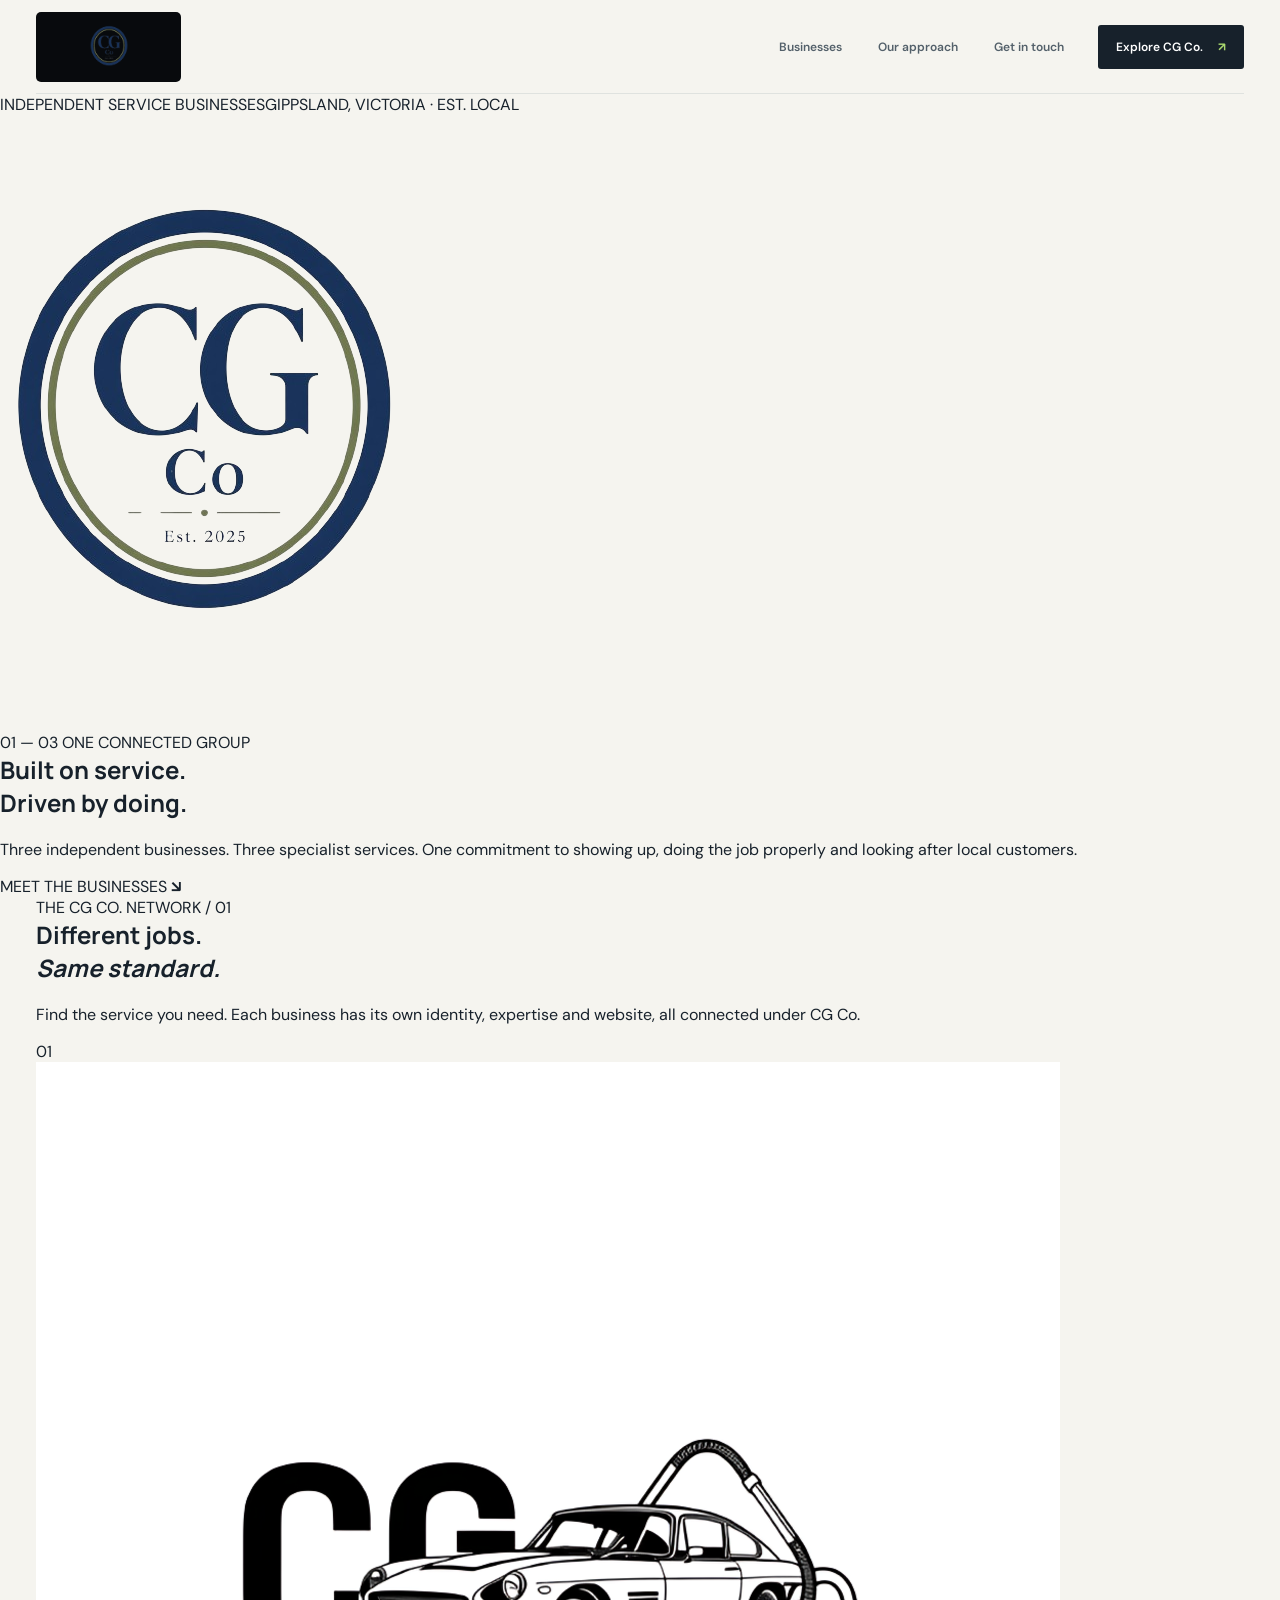
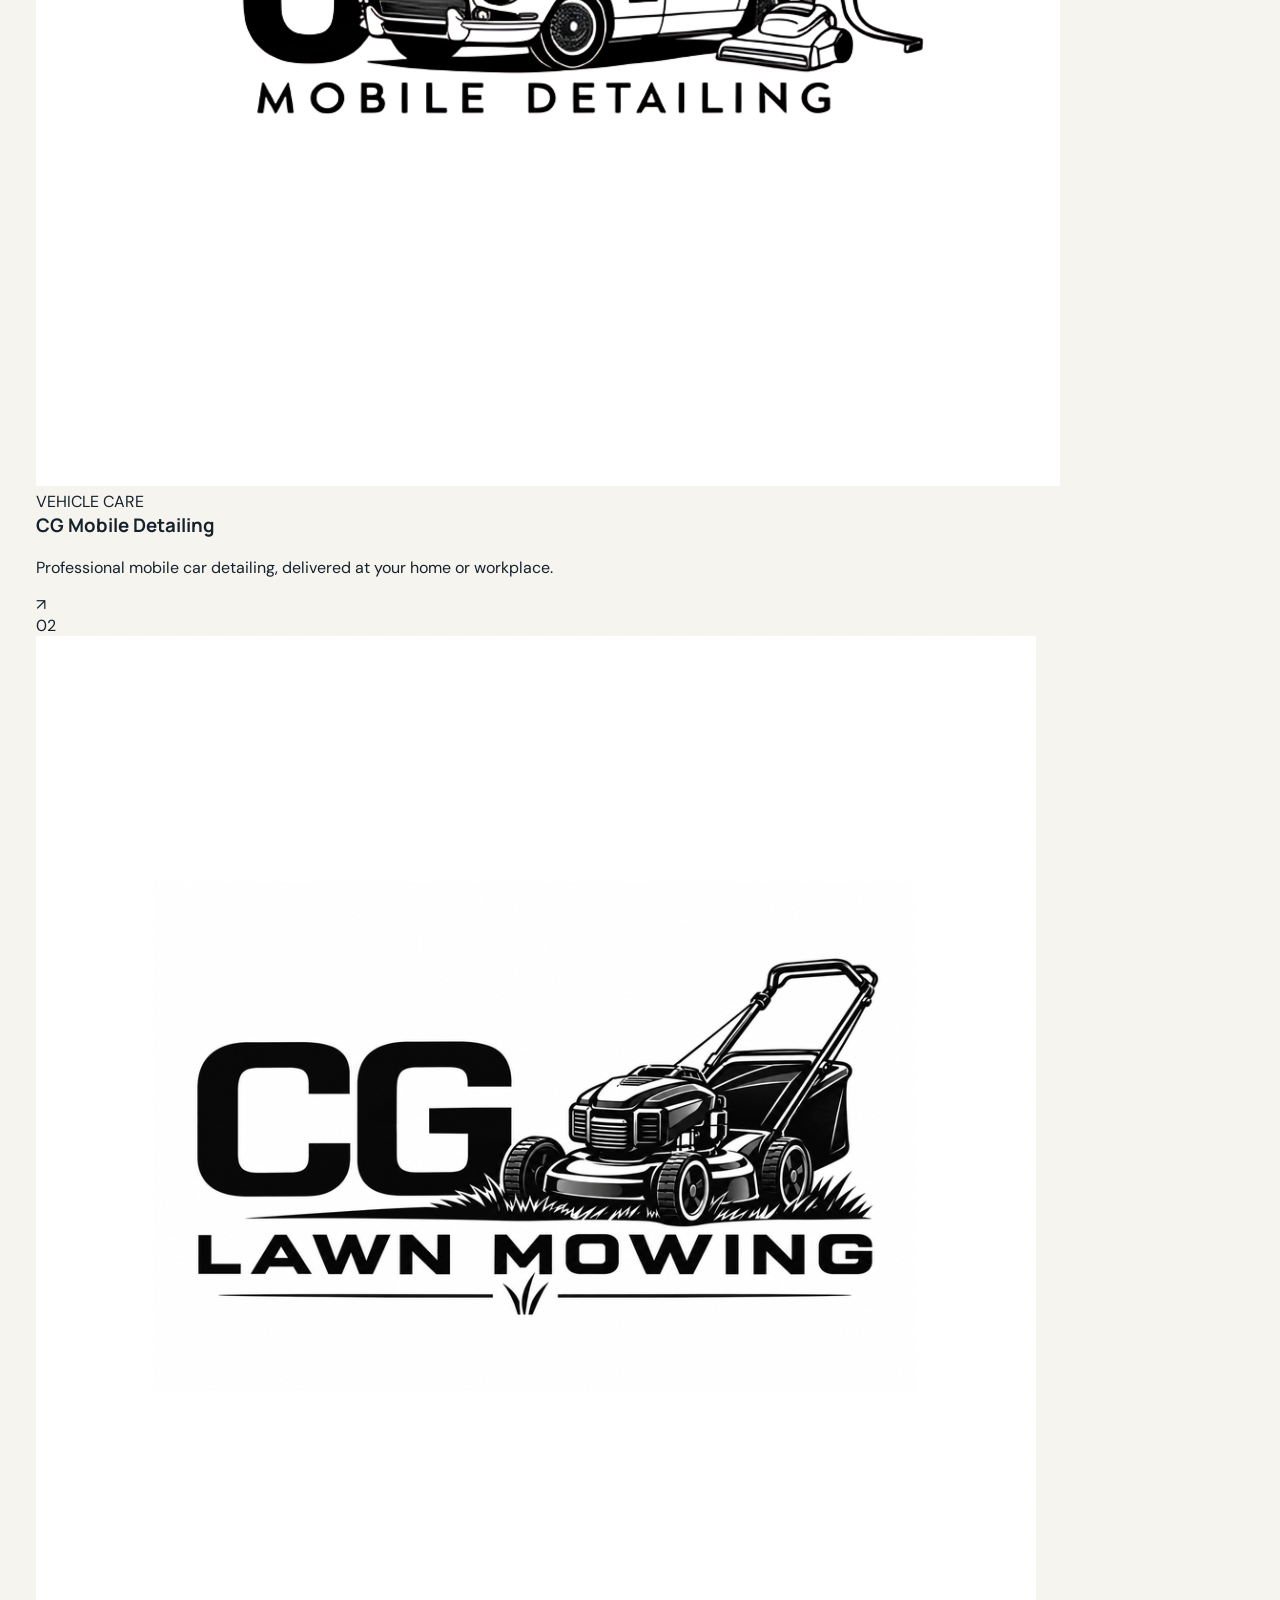
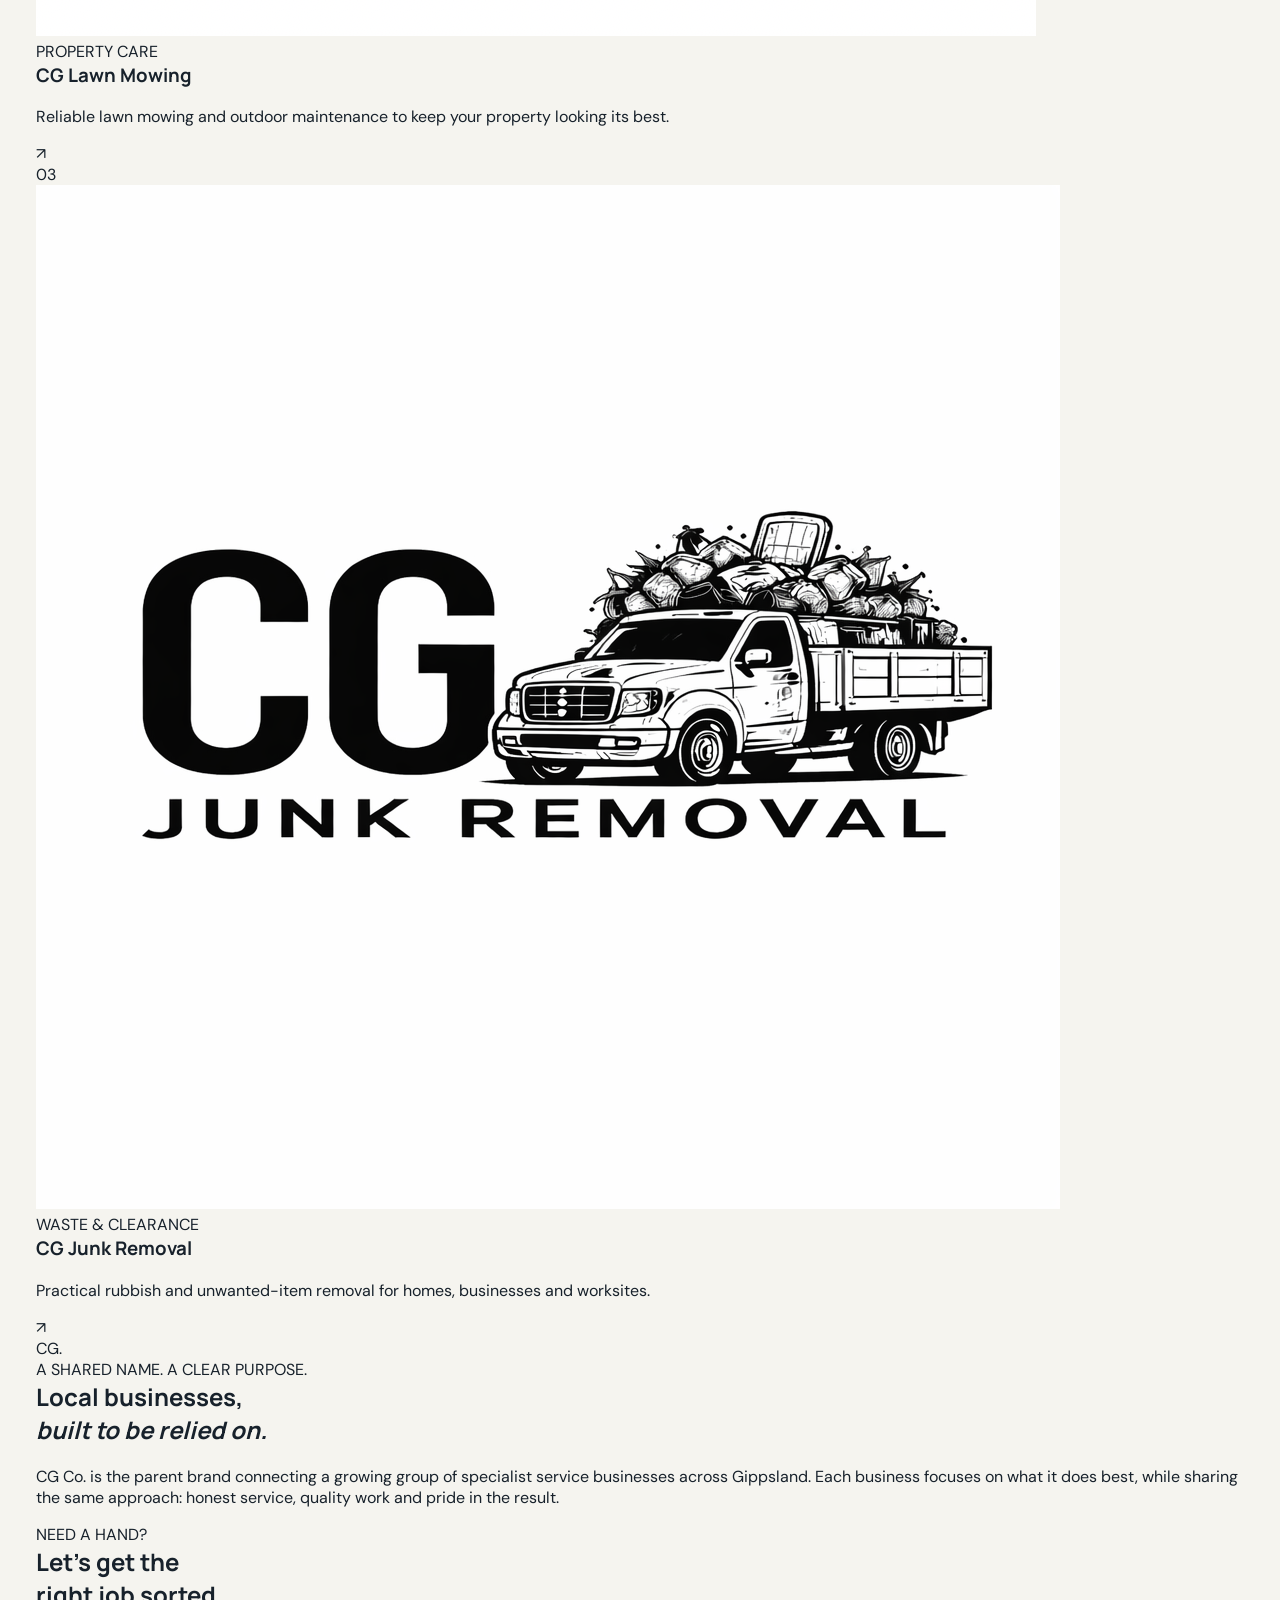
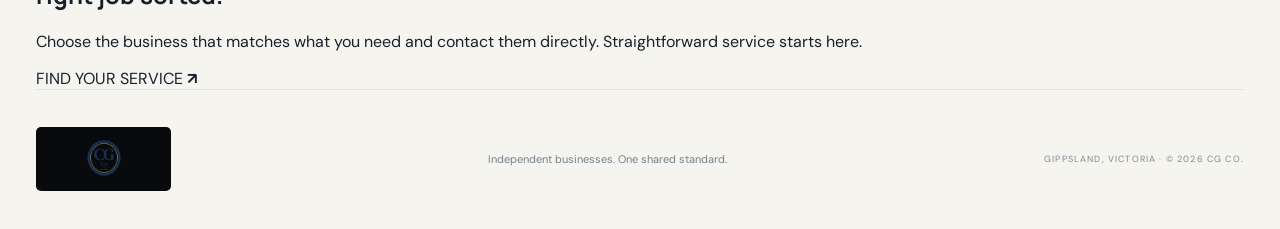
==== commit 1b0960d6: "Rebuild CG Co. homepage with brand-led layout" ====
--- a/index.html
+++ b/index.html
@@ -1,14 +1,39 @@
 <!doctype html>
-<html lang="en-AU"><head><meta charset="utf-8"><meta name="viewport" content="width=device-width,initial-scale=1"><meta name="theme-color" content="#f5f4ef"><meta name="description" content="CG Co. connects independent service businesses across Gippsland, Victoria. Discover CG Mobile Detailing, CG Lawn Mowing and CG Junk Removal."><meta property="og:title" content="CG Co. | Independent businesses, connected"><meta property="og:description" content="Three specialist businesses. One connected name. Proudly serving Gippsland, Victoria."><title>CG Co. | Independent businesses, connected</title><link rel="stylesheet" href="/styles.css"><link rel="icon" href="/favicon.svg" type="image/svg+xml"></head><body><div class="shell">
-<header class="header"><a class="brand-logo" href="/" aria-label="CG Co. home"><img src="/MainLogo" alt="CG Co. — Built on Service"></a><nav class="nav"><a href="#businesses">Our businesses</a><a href="#about">About CG Co.</a><a href="#contact">Contact</a></nav><a class="header-cta" href="#businesses">Explore the group <b>↗</b></a><button class="menu" aria-label="Open menu" aria-expanded="false">☰</button></header>
-<main><section class="hero wrap"><div><p class="eyebrow">An independent business group · Gippsland, Victoria</p><h1>Good work.<br><em>Good people.</em><br>One name.</h1><p class="intro">CG Co. brings together a growing group of independent service businesses. Different trades, individual expertise and one shared commitment to doing the job properly.</p><div class="actions"><a class="btn" href="#businesses">Meet the businesses <span>↘</span></a><a class="plain-link" href="#about">The story behind CG Co. <span>→</span></a></div></div><div class="hero-visual"><div class="visual-grid"></div><img class="hero-brand-logo" src="/MainLogo" alt="CG Co. — Built on Service"><div class="visual-stamp">INDEPENDENT BY NATURE<br><strong>GIPPSLAND / AUSTRALIA</strong></div><div class="visual-count">EST. IN GIPPSLAND · 01—03</div></div></section>
-<div class="hero-bottom wrap"><span>THREE SPECIALIST BUSINESSES</span><span>LOCAL ROOTS · INDEPENDENT SPIRIT</span></div>
-<section class="section wrap" id="businesses"><div class="section-head"><div><p class="eyebrow">The CG Co. network</p><h2>Find your<br><span>kind of service.</span></h2></div><p>Each business has its own focus, identity and team. Choose the service you need to find out more and head straight to its website.</p></div>
-<div class="business-grid">
-<a class="business-tile tone-blue" href="/mobile-detailing/"><div class="tile-top"><span>01 / VEHICLE CARE</span><span>GIPPSLAND</span></div><img class="tile-logo tile-logo-mobile" src="/CGMD" alt="CG Mobile Detailing logo"><h3>CG Mobile Detailing.</h3><p>Professional mobile car detailing, with a quality finish brought directly to your home or workplace.</p><div class="tile-link">Explore detailing <b>↗</b></div></a>
-<a class="business-tile tone-green" href="/lawn-mowing/"><div class="tile-top"><span>02 / PROPERTY CARE</span><span>GIPPSLAND</span></div><img class="tile-logo" src="/CGLM" alt="CG Lawn Mowing logo"><h3>CG Lawn Mowing.</h3><p>Reliable lawn mowing and outdoor maintenance to keep your property neat, tidy and looking its best.</p><div class="tile-link">Explore lawn care <b>↗</b></div></a>
-<a class="business-tile tone-orange" href="/junk-removal/"><div class="tile-top"><span>03 / CLEARANCE</span><span>GIPPSLAND</span></div><img class="tile-logo tile-logo-junk" src="/CGJR" alt="CG Junk Removal truck logo"><h3>CG Junk Removal.</h3><p>Practical rubbish and unwanted-item removal to clear space at home, work or on site.</p><div class="tile-link">Explore removal <b>↗</b></div></a>
-</div></section>
-<section class="statement" id="about"><div class="statement-inner wrap"><div class="statement-tag">THE IDEA BEHIND CG CO. / 01</div><div class="statement-copy"><h2>Independent businesses.<br><span>Shared standards.</span></h2><p>CG Co. is the name connecting a collection of specialist service businesses across Gippsland. Each business operates independently in its own field, with its own customers, equipment and approach.</p><p>The goal is straightforward: build trusted local businesses, keep service personal and take pride in the work that carries the name.</p></div></div></section>
-<section class="contact wrap" id="contact"><div class="contact-panel"><p class="eyebrow">Looking for a hand?</p><h2>Start with the<br>right business.</h2><p>Choose the service you need and get in touch with that business directly. Each team will be happy to help.</p><a class="btn" href="#businesses">Choose a business <span>↗</span></a></div></section></main>
-<footer class="footer wrap"><a class="brand-logo footer-brand" href="/" aria-label="CG Co. home"><img src="/MainLogo" alt="CG Co. — Built on Service"></a><p>Independent businesses, connected by name.</p><small>GIPPSLAND, VICTORIA · © <span class="year"></span> CG CO.</small></footer></div><script src="/script.js"></script></body></html>+<html lang="en-AU">
+<head>
+<meta charset="utf-8"><meta name="viewport" content="width=device-width,initial-scale=1">
+<meta name="theme-color" content="#101b2a">
+<meta name="description" content="CG Co. brings together independent service businesses across Gippsland, Victoria.">
+<meta property="og:title" content="CG Co. | Built on Service"><meta property="og:description" content="Independent businesses. One shared standard. Proudly Gippsland.">
+<title>CG Co. | Built on Service</title>
+<link rel="stylesheet" href="/styles.css"><link rel="icon" href="/favicon.svg" type="image/svg+xml">
+</head>
+<body><div class="shell">
+<header class="header">
+<a class="brand-logo" href="/" aria-label="CG Co. home"><img src="/MainLogo" alt="CG Co."></a>
+<nav class="nav"><a href="#businesses">Businesses</a><a href="#about">Our approach</a><a href="#contact">Get in touch</a></nav>
+<a class="header-cta" href="#businesses">Explore CG Co. <b>↗</b></a><button class="menu" aria-label="Open menu" aria-expanded="false">☰</button>
+</header>
+<main>
+<section class="new-hero">
+<div class="new-hero-top"><span>INDEPENDENT SERVICE BUSINESSES</span><span>GIPPSLAND, VICTORIA · EST. LOCAL</span></div>
+<div class="new-hero-brand"><div class="brand-orbit orbit-one"></div><div class="brand-orbit orbit-two"></div><img src="/MainLogo" alt="CG Co. — Built on Service"></div>
+<div class="new-hero-bottom">
+<div class="hero-index">01 — 03 <i></i> ONE CONNECTED GROUP</div>
+<div class="hero-message"><h1>Built on service.<br><span>Driven by doing.</span></h1><p>Three independent businesses. Three specialist services. One commitment to showing up, doing the job properly and looking after local customers.</p><a class="hero-link" href="#businesses">MEET THE BUSINESSES <b>↘</b></a></div>
+</div>
+<div class="colour-bar"><i></i><i></i><i></i></div>
+</section>
+<section class="new-businesses wrap" id="businesses">
+<div class="new-section-intro"><div><span class="kicker">THE CG CO. NETWORK / 01</span><h2>Different jobs.<br><em>Same standard.</em></h2></div><p>Find the service you need. Each business has its own identity, expertise and website, all connected under CG Co.</p></div>
+<div class="new-business-list">
+<a class="new-business business-blue" href="/mobile-detailing/"><div class="new-business-number">01</div><div class="new-business-logo"><img src="/CGMD" alt="CG Mobile Detailing"></div><div class="new-business-copy"><span>VEHICLE CARE</span><h3>CG Mobile Detailing</h3><p>Professional mobile car detailing, delivered at your home or workplace.</p></div><div class="new-business-arrow">↗</div></a>
+<a class="new-business business-green" href="/lawn-mowing/"><div class="new-business-number">02</div><div class="new-business-logo"><img src="/CGLM" alt="CG Lawn Mowing"></div><div class="new-business-copy"><span>PROPERTY CARE</span><h3>CG Lawn Mowing</h3><p>Reliable lawn mowing and outdoor maintenance to keep your property looking its best.</p></div><div class="new-business-arrow">↗</div></a>
+<a class="new-business business-orange" href="/junk-removal/"><div class="new-business-number">03</div><div class="new-business-logo"><img src="/CGJR" alt="CG Junk Removal"></div><div class="new-business-copy"><span>WASTE & CLEARANCE</span><h3>CG Junk Removal</h3><p>Practical rubbish and unwanted-item removal for homes, businesses and worksites.</p></div><div class="new-business-arrow">↗</div></a>
+</div>
+</section>
+<section class="new-about" id="about"><div class="wrap new-about-inner"><div class="about-mark">CG<span>.</span></div><div><span class="kicker">A SHARED NAME. A CLEAR PURPOSE.</span><h2>Local businesses,<br><em>built to be relied on.</em></h2><p>CG Co. is the parent brand connecting a growing group of specialist service businesses across Gippsland. Each business focuses on what it does best, while sharing the same approach: honest service, quality work and pride in the result.</p></div></div></section>
+<section class="new-contact wrap" id="contact"><div><span class="kicker">NEED A HAND?</span><h2>Let's get the<br>right job sorted.</h2></div><div><p>Choose the business that matches what you need and contact them directly. Straightforward service starts here.</p><a class="new-contact-link" href="#businesses">FIND YOUR SERVICE <b>↗</b></a></div></section>
+</main>
+<footer class="footer wrap"><a class="brand-logo footer-brand" href="/" aria-label="CG Co. home"><img src="/MainLogo" alt="CG Co."></a><p>Independent businesses. One shared standard.</p><small>GIPPSLAND, VICTORIA · © <span class="year"></span> CG CO.</small></footer>
+</div><script src="/script.js"></script></body></html>
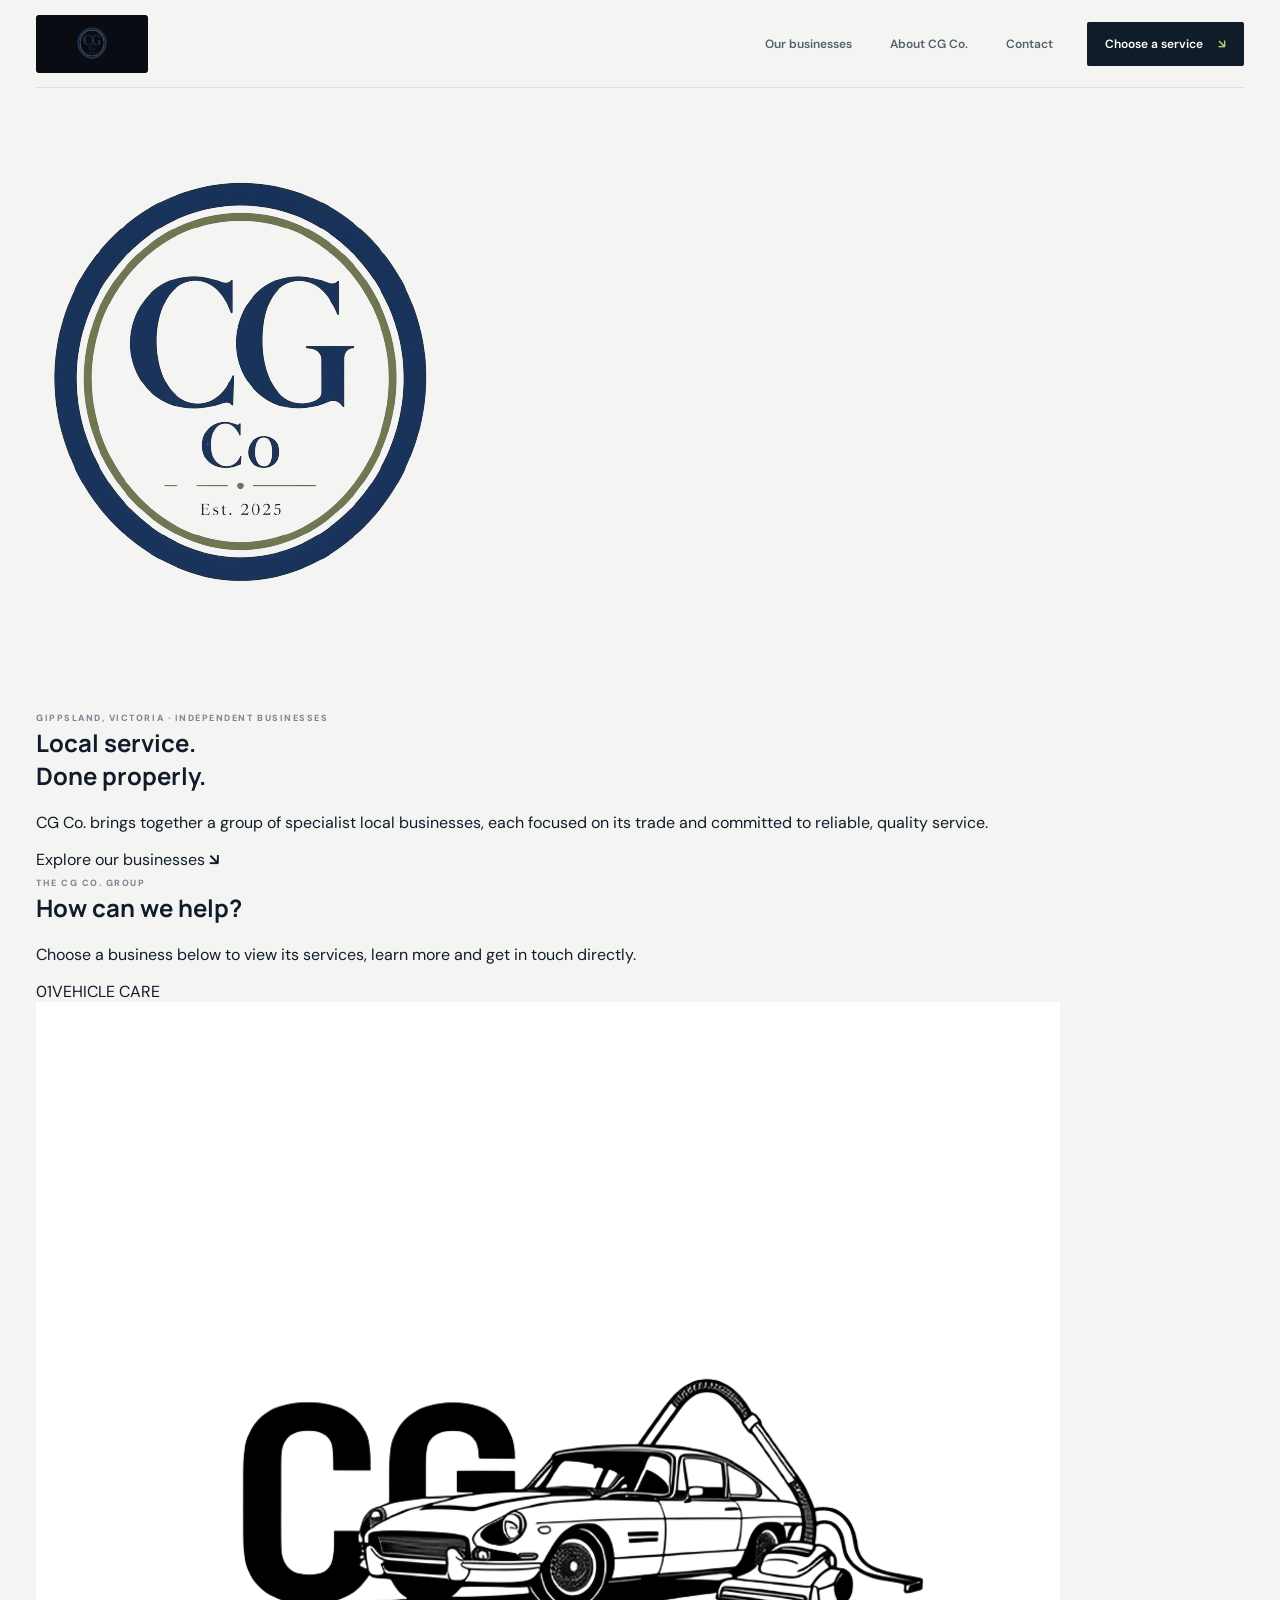
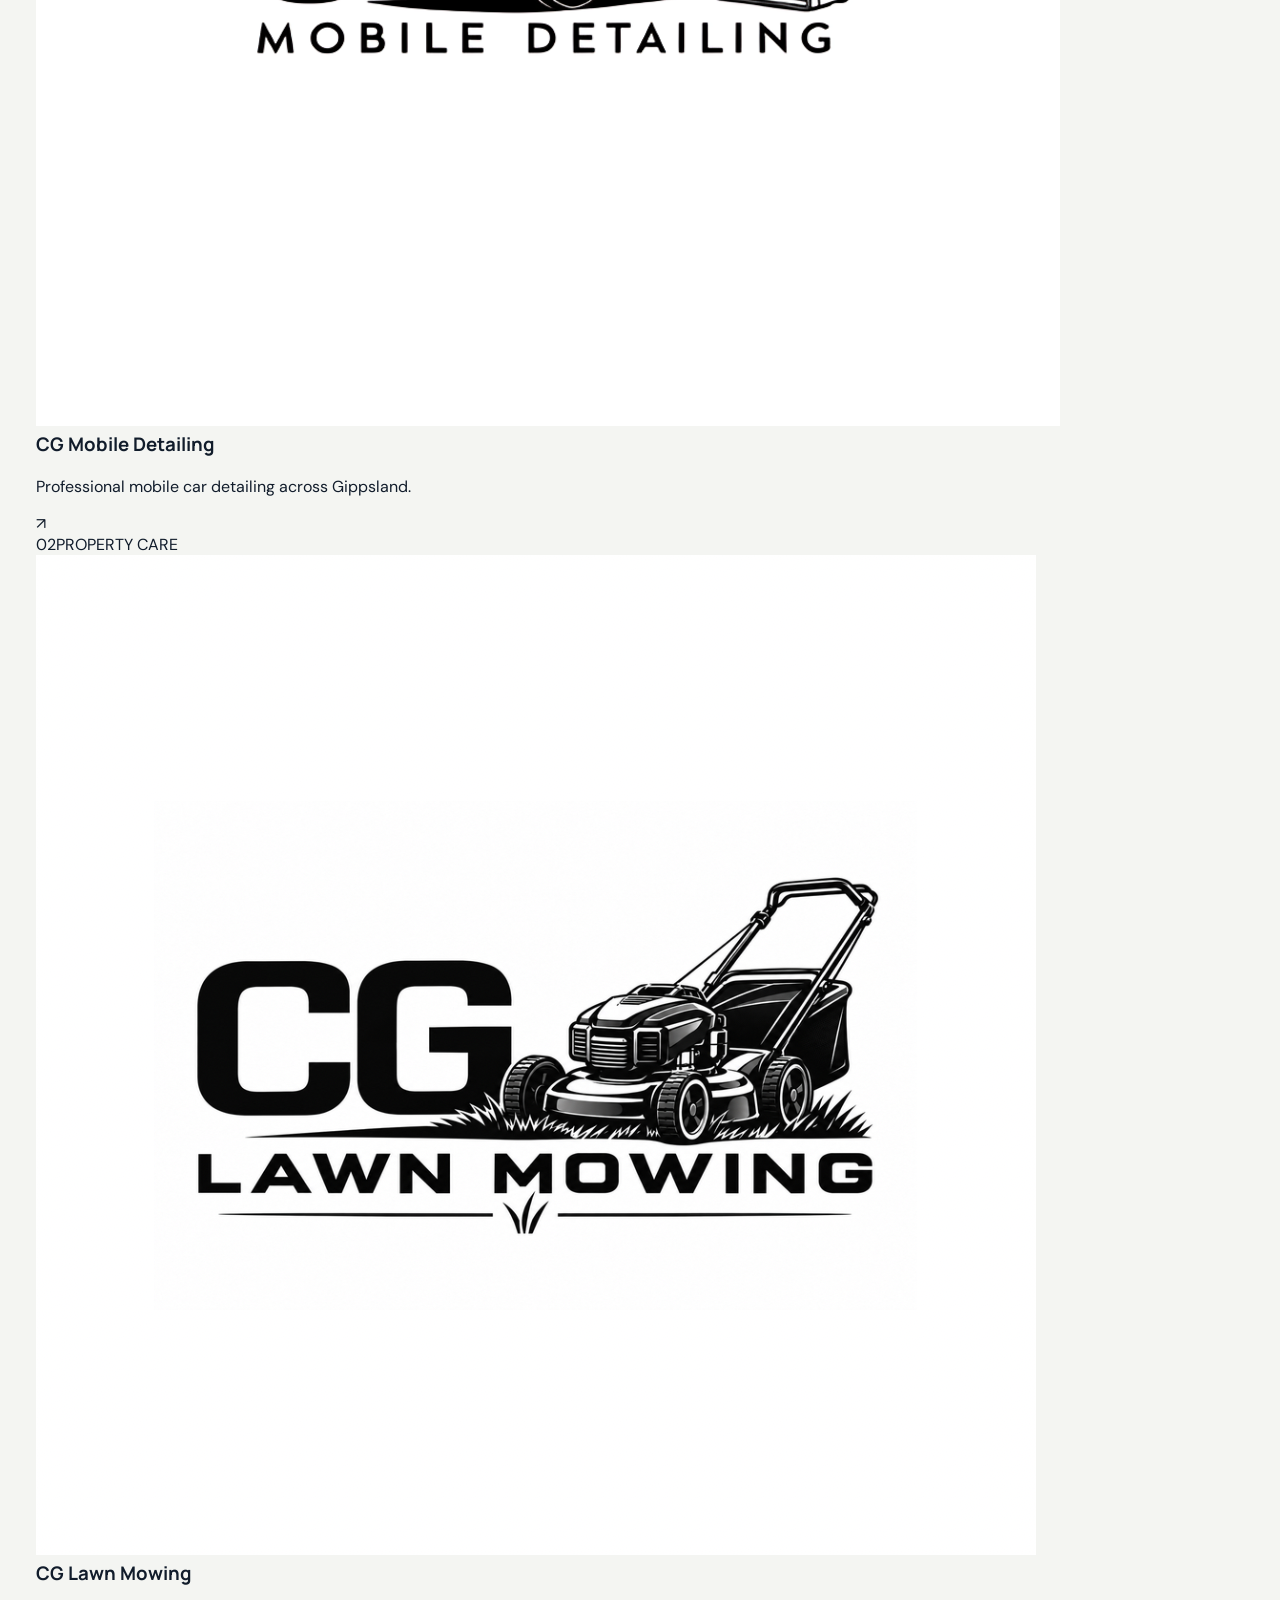
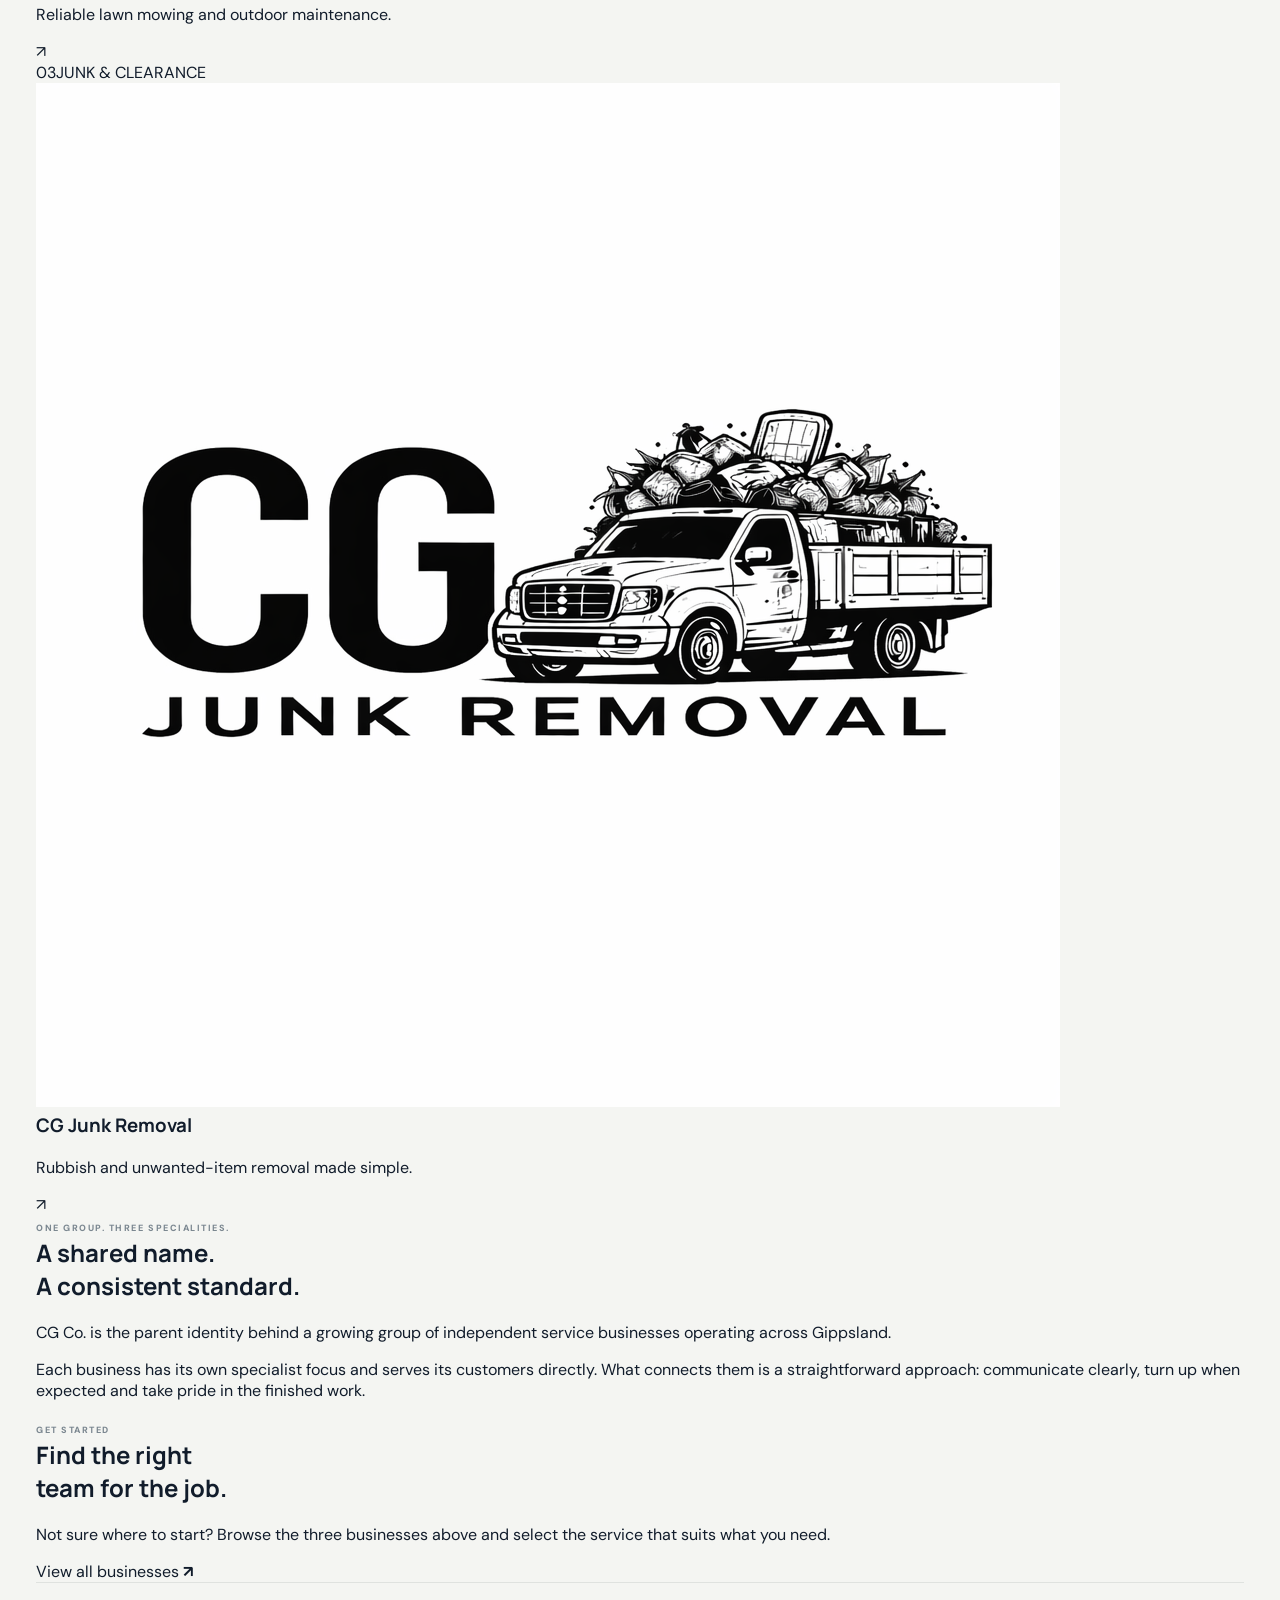
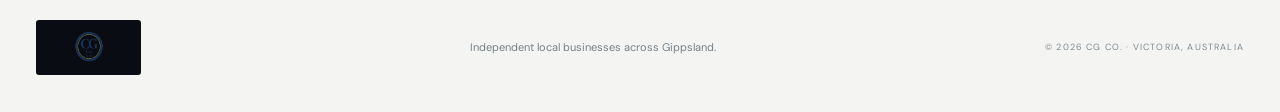
==== commit 8f6fd3f8: "Rebuild homepage with clean corporate navigation and prominent logo" ====
--- a/index.html
+++ b/index.html
@@ -2,38 +2,29 @@
 <html lang="en-AU">
 <head>
 <meta charset="utf-8"><meta name="viewport" content="width=device-width,initial-scale=1">
-<meta name="theme-color" content="#101b2a">
-<meta name="description" content="CG Co. brings together independent service businesses across Gippsland, Victoria.">
-<meta property="og:title" content="CG Co. | Built on Service"><meta property="og:description" content="Independent businesses. One shared standard. Proudly Gippsland.">
-<title>CG Co. | Built on Service</title>
-<link rel="stylesheet" href="/styles.css"><link rel="icon" href="/favicon.svg" type="image/svg+xml">
+<meta name="theme-color" content="#ffffff">
+<meta name="description" content="CG Co. is a Gippsland-based group of independent service businesses: mobile detailing, lawn mowing and junk removal.">
+<meta property="og:title" content="CG Co. | Gippsland Service Businesses"><meta property="og:description" content="Three local service businesses. One shared commitment to quality work.">
+<title>CG Co. | Gippsland Service Businesses</title><link rel="stylesheet" href="/styles.css"><link rel="icon" href="/favicon.svg" type="image/svg+xml">
 </head>
 <body><div class="shell">
-<header class="header">
-<a class="brand-logo" href="/" aria-label="CG Co. home"><img src="/MainLogo" alt="CG Co."></a>
-<nav class="nav"><a href="#businesses">Businesses</a><a href="#about">Our approach</a><a href="#contact">Get in touch</a></nav>
-<a class="header-cta" href="#businesses">Explore CG Co. <b>↗</b></a><button class="menu" aria-label="Open menu" aria-expanded="false">☰</button>
-</header>
+<header class="header"><a class="brand-logo" href="/" aria-label="CG Co. home"><img src="/MainLogo" alt="CG Co."></a>
+<nav class="nav" aria-label="Main navigation"><a href="#businesses">Our businesses</a><a href="#about">About CG Co.</a><a href="#contact">Contact</a></nav>
+<a class="header-cta" href="#businesses">Choose a service <b>↘</b></a><button class="menu" aria-label="Open menu" aria-expanded="false">☰</button></header>
 <main>
-<section class="new-hero">
-<div class="new-hero-top"><span>INDEPENDENT SERVICE BUSINESSES</span><span>GIPPSLAND, VICTORIA · EST. LOCAL</span></div>
-<div class="new-hero-brand"><div class="brand-orbit orbit-one"></div><div class="brand-orbit orbit-two"></div><img src="/MainLogo" alt="CG Co. — Built on Service"></div>
-<div class="new-hero-bottom">
-<div class="hero-index">01 — 03 <i></i> ONE CONNECTED GROUP</div>
-<div class="hero-message"><h1>Built on service.<br><span>Driven by doing.</span></h1><p>Three independent businesses. Three specialist services. One commitment to showing up, doing the job properly and looking after local customers.</p><a class="hero-link" href="#businesses">MEET THE BUSINESSES <b>↘</b></a></div>
-</div>
-<div class="colour-bar"><i></i><i></i><i></i></div>
+<section class="corporate-hero wrap">
+<div class="corporate-logo"><img src="/MainLogo" alt="CG Co."></div>
+<div class="corporate-intro"><span class="kicker">GIPPSLAND, VICTORIA · INDEPENDENT BUSINESSES</span><h1>Local service.<br><span>Done properly.</span></h1><p>CG Co. brings together a group of specialist local businesses, each focused on its trade and committed to reliable, quality service.</p><a class="primary-link" href="#businesses">Explore our businesses <b>↘</b></a></div>
 </section>
-<section class="new-businesses wrap" id="businesses">
-<div class="new-section-intro"><div><span class="kicker">THE CG CO. NETWORK / 01</span><h2>Different jobs.<br><em>Same standard.</em></h2></div><p>Find the service you need. Each business has its own identity, expertise and website, all connected under CG Co.</p></div>
-<div class="new-business-list">
-<a class="new-business business-blue" href="/mobile-detailing/"><div class="new-business-number">01</div><div class="new-business-logo"><img src="/CGMD" alt="CG Mobile Detailing"></div><div class="new-business-copy"><span>VEHICLE CARE</span><h3>CG Mobile Detailing</h3><p>Professional mobile car detailing, delivered at your home or workplace.</p></div><div class="new-business-arrow">↗</div></a>
-<a class="new-business business-green" href="/lawn-mowing/"><div class="new-business-number">02</div><div class="new-business-logo"><img src="/CGLM" alt="CG Lawn Mowing"></div><div class="new-business-copy"><span>PROPERTY CARE</span><h3>CG Lawn Mowing</h3><p>Reliable lawn mowing and outdoor maintenance to keep your property looking its best.</p></div><div class="new-business-arrow">↗</div></a>
-<a class="new-business business-orange" href="/junk-removal/"><div class="new-business-number">03</div><div class="new-business-logo"><img src="/CGJR" alt="CG Junk Removal"></div><div class="new-business-copy"><span>WASTE & CLEARANCE</span><h3>CG Junk Removal</h3><p>Practical rubbish and unwanted-item removal for homes, businesses and worksites.</p></div><div class="new-business-arrow">↗</div></a>
-</div>
-</section>
-<section class="new-about" id="about"><div class="wrap new-about-inner"><div class="about-mark">CG<span>.</span></div><div><span class="kicker">A SHARED NAME. A CLEAR PURPOSE.</span><h2>Local businesses,<br><em>built to be relied on.</em></h2><p>CG Co. is the parent brand connecting a growing group of specialist service businesses across Gippsland. Each business focuses on what it does best, while sharing the same approach: honest service, quality work and pride in the result.</p></div></div></section>
-<section class="new-contact wrap" id="contact"><div><span class="kicker">NEED A HAND?</span><h2>Let's get the<br>right job sorted.</h2></div><div><p>Choose the business that matches what you need and contact them directly. Straightforward service starts here.</p><a class="new-contact-link" href="#businesses">FIND YOUR SERVICE <b>↗</b></a></div></section>
+<section class="business-section" id="businesses"><div class="wrap">
+<div class="business-heading"><div><span class="kicker">THE CG CO. GROUP</span><h2>How can we <span>help?</span></h2></div><p>Choose a business below to view its services, learn more and get in touch directly.</p></div>
+<div class="service-grid">
+<a class="service-card service-detail" href="/mobile-detailing/"><div class="service-card-top"><span>01</span><span>VEHICLE CARE</span></div><div class="service-logo service-logo-detail"><img src="/CGMD" alt="CG Mobile Detailing logo"></div><div class="service-card-bottom"><div><h3>CG Mobile Detailing</h3><p>Professional mobile car detailing across Gippsland.</p></div><span class="service-arrow">↗</span></div></a>
+<a class="service-card service-lawn" href="/lawn-mowing/"><div class="service-card-top"><span>02</span><span>PROPERTY CARE</span></div><div class="service-logo service-logo-lawn"><img src="/CGLM" alt="CG Lawn Mowing logo"></div><div class="service-card-bottom"><div><h3>CG Lawn Mowing</h3><p>Reliable lawn mowing and outdoor maintenance.</p></div><span class="service-arrow">↗</span></div></a>
+<a class="service-card service-junk" href="/junk-removal/"><div class="service-card-top"><span>03</span><span>JUNK & CLEARANCE</span></div><div class="service-logo service-logo-junk"><img src="/CGJR" alt="CG Junk Removal logo"></div><div class="service-card-bottom"><div><h3>CG Junk Removal</h3><p>Rubbish and unwanted-item removal made simple.</p></div><span class="service-arrow">↗</span></div></a>
+</div></div></section>
+<section class="about-section" id="about"><div class="wrap about-layout"><div><span class="kicker">ONE GROUP. THREE SPECIALITIES.</span><h2>A shared name.<br><span>A consistent standard.</span></h2></div><div><p>CG Co. is the parent identity behind a growing group of independent service businesses operating across Gippsland.</p><p>Each business has its own specialist focus and serves its customers directly. What connects them is a straightforward approach: communicate clearly, turn up when expected and take pride in the finished work.</p></div></div></section>
+<section class="contact-section wrap" id="contact"><div><span class="kicker">GET STARTED</span><h2>Find the right<br>team for the job.</h2></div><div><p>Not sure where to start? Browse the three businesses above and select the service that suits what you need.</p><a class="primary-link" href="#businesses">View all businesses <b>↗</b></a></div></section>
 </main>
-<footer class="footer wrap"><a class="brand-logo footer-brand" href="/" aria-label="CG Co. home"><img src="/MainLogo" alt="CG Co."></a><p>Independent businesses. One shared standard.</p><small>GIPPSLAND, VICTORIA · © <span class="year"></span> CG CO.</small></footer>
+<footer class="footer wrap"><a class="brand-logo footer-brand" href="/" aria-label="CG Co. home"><img src="/MainLogo" alt="CG Co."></a><p>Independent local businesses across Gippsland.</p><small>© <span class="year"></span> CG CO. · VICTORIA, AUSTRALIA</small></footer>
 </div><script src="/script.js"></script></body></html>
--- a/styles.css
+++ b/styles.css
@@ -16,3 +16,35 @@
 :focus-visible{outline:3px solid #2563eb;outline-offset:4px}
 @media(max-width:900px){.nav{gap:20px;margin-right:18px}.hero{gap:28px}.business-grid{grid-template-columns:1fr 1fr}.business-tile:last-child{grid-column:1/-1}.statement-inner{gap:40px}.subhero{gap:35px}.sub-visual{height:320px}}
 @media(max-width:640px){.wrap,.header{width:calc(100% - 40px)}.header{height:78px}.brand-logo{width:120px;height:58px}.nav,.header-cta{display:none}.menu{display:block}.nav.open{display:flex;position:absolute;top:77px;left:-20px;right:-20px;padding:23px 20px 26px;background:#fff;border-bottom:1px solid var(--line);flex-direction:column;align-items:flex-start;gap:22px;box-shadow:0 15px 25px #17212b12}.hero{display:flex;flex-direction:column;align-items:stretch;padding:64px 0 42px;gap:35px;min-height:0}.hero h1{font-size:clamp(53px,14vw,74px)}.intro{font-size:13px}.hero-visual{min-height:290px}.hero-brand-logo{width:78%;max-height:150px}.hero-bottom{font-size:7px;gap:15px}.section{padding:78px 0}.section-head{display:block}.section-head>p{margin-top:20px}.business-grid{grid-template-columns:1fr}.business-tile,.business-tile:last-child{grid-column:auto;min-height:385px}.tile-logo{height:150px}.statement-inner{padding:72px 0;display:block}.statement-copy{margin-top:34px}.contact{padding:70px 0}.contact-panel{padding:38px 26px}.contact-panel:after{font-size:190px;bottom:-75px}.footer{padding:28px 0;align-items:flex-start;flex-direction:column}.subhero{display:flex;flex-direction:column;align-items:stretch;padding:65px 0 55px;gap:32px}.subhero h1{font-size:58px}.sub-visual{height:265px}.sub-brand-logo{width:88%;height:72%}.details-inner{display:block;padding:58px 0}.details-inner>div+div{margin-top:26px}.other-grid{grid-template-columns:1fr}}
+
+
+/* CG Co. brand-led editorial redesign */
+:root{--paper:#f4f5f2;--ink:#111c2b;--blue:#2873f0;--green:#8cc63f;--orange:#f28a43}
+.header{height:88px}.brand-logo{width:112px;height:58px;border-radius:3px;background:#090d13;padding:5px 8px}.brand-logo img{width:100%;height:100%;object-fit:contain}.nav{gap:38px}.header-cta{border-radius:2px;background:var(--ink)}
+.new-hero{background:#101c2b;color:white;padding:0 max(36px,calc((100vw - 1240px)/2));position:relative}
+.new-hero-top{height:62px;border-bottom:1px solid #ffffff24;display:flex;align-items:center;justify-content:space-between;font-size:9px;font-weight:700;letter-spacing:.16em;color:#aeb9c4}
+.new-hero-brand{height:clamp(310px,38vw,500px);margin:0 -10px;position:relative;display:flex;align-items:center;justify-content:center;overflow:hidden;background:radial-gradient(ellipse at 50% 48%,#31465d 0%,#192b40 40%,#101c2b 76%)}
+.new-hero-brand:before,.new-hero-brand:after{content:'';position:absolute;width:70vw;height:70vw;max-width:850px;max-height:850px;border:1px solid #ffffff12;border-radius:50%}.new-hero-brand:after{width:52vw;height:52vw;max-width:630px;max-height:630px}
+.new-hero-brand img{position:relative;z-index:2;width:min(76%,780px);height:78%;object-fit:contain;filter:drop-shadow(0 20px 30px #0008)}
+.brand-orbit{position:absolute;border:1px solid #8cc63f44;transform:rotate(-18deg);width:115%;height:1px;z-index:1}.orbit-two{transform:rotate(18deg);border-color:#2873f044}
+.new-hero-bottom{border-top:1px solid #ffffff24;padding:36px 0 45px;display:grid;grid-template-columns:.8fr 1.2fr;gap:80px;align-items:start}
+.hero-index{font-size:9px;letter-spacing:.15em;color:#9baab7;font-weight:700;padding-top:9px}.hero-index i{display:inline-block;width:24px;height:2px;background:var(--green);vertical-align:middle;margin:0 12px}
+.hero-message{display:grid;grid-template-columns:1fr 1fr;column-gap:45px;align-items:end}.hero-message h1{font:800 clamp(38px,4.7vw,60px)/1.02 Manrope,sans-serif;letter-spacing:-.075em;margin:0}.hero-message h1 span{color:var(--green)}.hero-message p{font-size:12px;line-height:1.9;color:#b5c1cb;margin:0 0 5px}.hero-link{grid-column:2;margin-top:22px;font-size:9px;letter-spacing:.15em;font-weight:800;color:white}.hero-link b{color:var(--green);font-size:17px;margin-left:15px}
+.colour-bar{height:7px;display:grid;grid-template-columns:1fr 1fr 1fr;margin:0 -36px}.colour-bar i:nth-child(1){background:var(--blue)}.colour-bar i:nth-child(2){background:var(--green)}.colour-bar i:nth-child(3){background:var(--orange)}
+.new-businesses{padding:110px 0 120px}.new-section-intro{display:grid;grid-template-columns:1fr 380px;gap:50px;align-items:end;margin-bottom:50px}.kicker{font-size:9px;letter-spacing:.17em;font-weight:800;color:#7b8790}
+.new-section-intro h2,.new-about h2,.new-contact h2{font:800 clamp(43px,5.4vw,68px)/1.02 Manrope,sans-serif;letter-spacing:-.08em;margin:22px 0 0}.new-section-intro h2 em,.new-about h2 em{font-style:normal;color:var(--blue)}
+.new-section-intro>p,.new-about p,.new-contact p{font-size:13px;line-height:1.95;color:#697681;margin:0 0 5px}.new-business-list{border-top:1px solid #d9dfdc}
+.new-business{display:grid;grid-template-columns:70px 190px 1fr 55px;gap:25px;align-items:center;min-height:190px;padding:22px 20px;border-bottom:1px solid #d9dfdc;transition:background .2s,padding .2s}.new-business:hover{background:white;padding-left:28px;padding-right:28px}
+.new-business-number{font:700 12px Manrope;color:#85919a;align-self:start;padding-top:9px}.new-business-logo{height:132px;background:#fff;display:flex;align-items:center;justify-content:center;border-radius:3px;overflow:hidden}.new-business-logo img{width:100%;height:100%;object-fit:contain}
+.business-blue .new-business-logo{background:#e7f3ee}.business-green .new-business-logo{background:#edf4e7}.business-orange .new-business-logo{background:#101419}
+.new-business-copy>span{font-size:9px;font-weight:800;letter-spacing:.16em;color:#89949b}.new-business-copy h3{font:800 25px Manrope,sans-serif;letter-spacing:-.06em;margin:8px 0}.new-business-copy p{font-size:12px;line-height:1.7;color:#697681;margin:0;max-width:480px}
+.new-business-arrow{width:43px;height:43px;border:1px solid #dce2df;border-radius:50%;display:grid;place-items:center;font-size:19px;transition:.2s}.business-blue .new-business-arrow{color:var(--blue)}.business-green .new-business-arrow{color:#6d9f2d}.business-orange .new-business-arrow{color:var(--orange)}.new-business:hover .new-business-arrow{background:var(--ink);color:white;border-color:var(--ink)}
+.new-about{background:#e8ecee;border-block:1px solid #dce1e3}.new-about-inner{padding:100px 0;display:grid;grid-template-columns:.8fr 1.2fr;gap:70px;align-items:center}.about-mark{font:800 clamp(120px,20vw,250px)/.8 Manrope,sans-serif;letter-spacing:-.13em;color:#14273a;position:relative}.about-mark span{color:var(--blue)}.new-about h2{margin:18px 0 25px}.new-about p{max-width:670px}
+.new-contact{padding:95px 0;display:grid;grid-template-columns:1fr 1fr;gap:70px;align-items:end}.new-contact h2{margin-top:20px}.new-contact-link{display:inline-flex;align-items:center;gap:25px;margin-top:23px;background:var(--blue);color:white;padding:17px 22px;font-size:10px;letter-spacing:.12em;font-weight:800}.new-contact-link b{font-size:17px;color:#c6ed8f}
+.footer{min-height:130px}.footer-brand{width:105px;height:55px}
+@media(max-width:850px){.new-hero-bottom{grid-template-columns:1fr;gap:20px}.hero-message{max-width:700px}.new-section-intro{grid-template-columns:1fr 300px}.new-business{grid-template-columns:40px 150px 1fr 45px;gap:18px}.new-business-logo{height:115px}.new-about-inner{gap:35px}}
+@media(max-width:640px){.wrap,.header{width:calc(100% - 40px)}.header{height:76px}.brand-logo{width:100px;height:52px}.nav,.header-cta{display:none}.menu{display:block;background:none;border:0;font-size:24px;color:var(--ink)}.nav.open{display:flex;position:absolute;top:75px;left:-20px;right:-20px;padding:23px 20px;background:white;flex-direction:column;gap:20px;box-shadow:0 12px 25px #0001}
+.new-hero{padding:0 20px}.new-hero-top{font-size:7px;gap:15px}.new-hero-brand{height:290px;margin:0 -5px}.new-hero-brand img{width:90%;height:70%}.new-hero-bottom{padding:28px 0 35px;gap:22px}.hero-message{display:block}.hero-message h1{font-size:42px}.hero-message p{margin-top:17px}.hero-link{display:inline-block;margin-top:20px}.colour-bar{margin:0 -20px}
+.new-businesses{padding:75px 0}.new-section-intro{display:block;margin-bottom:30px}.new-section-intro>p{margin-top:22px}.new-business{grid-template-columns:30px 95px 1fr 32px;gap:12px;padding:17px 3px;min-height:145px}.new-business:hover{padding:17px 3px}.new-business-logo{height:88px}.new-business-copy h3{font-size:17px;margin:6px 0}.new-business-copy p{font-size:10px;line-height:1.5}.new-business-copy>span{font-size:7px}.new-business-arrow{width:30px;height:30px;font-size:15px}.new-business-number{font-size:10px}
+.new-about-inner{padding:70px 0;display:block}.about-mark{font-size:125px;margin-bottom:45px}.new-about h2,.new-contact h2{font-size:44px}.new-contact{padding:70px 0;display:block}.new-contact>div+div{margin-top:24px}.footer{padding:25px 0;align-items:flex-start;flex-direction:column}.footer-brand{width:100px;height:52px}
+.subhero{display:flex;flex-direction:column;align-items:stretch;padding:65px 0 55px;gap:32px}.subhero h1{font-size:58px}.sub-visual{height:265px}.details-inner{display:block;padding:58px 0}.details-inner>div+div{margin-top:26px}.other-grid{grid-template-columns:1fr}}
